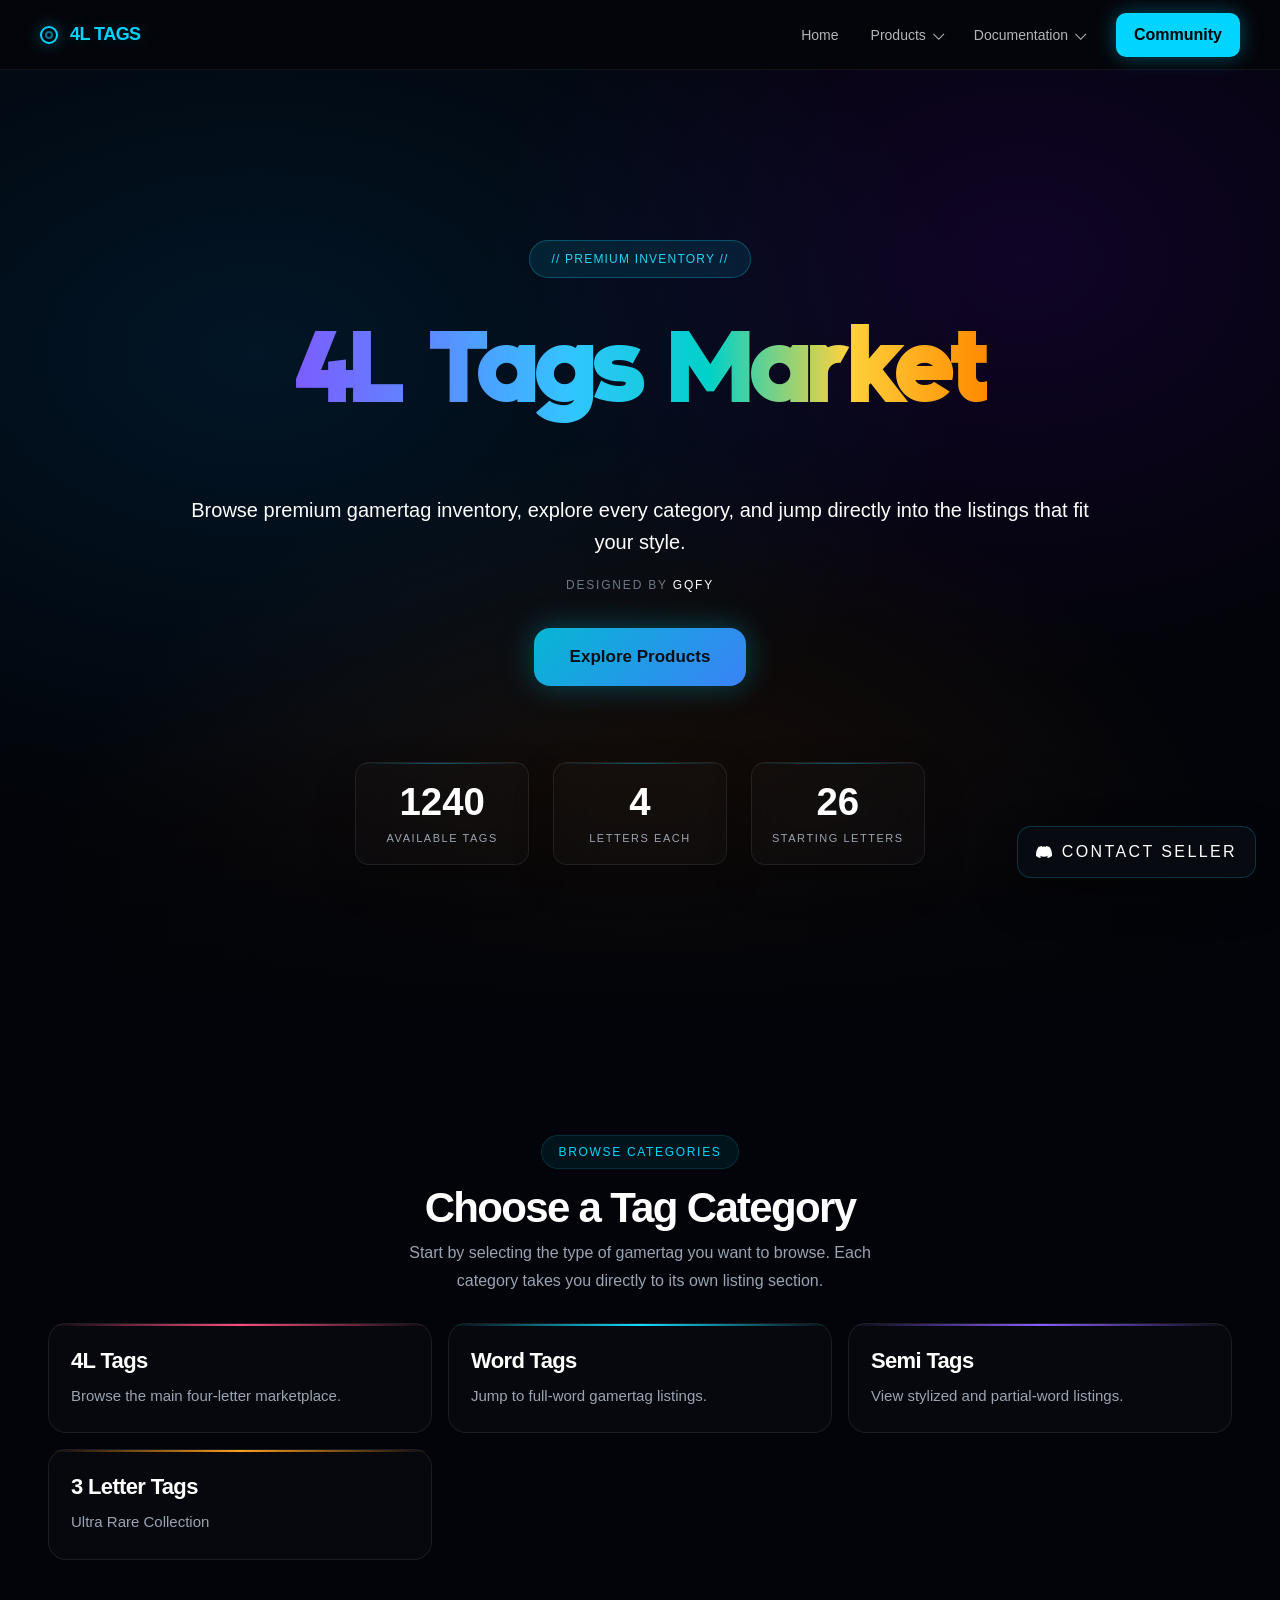
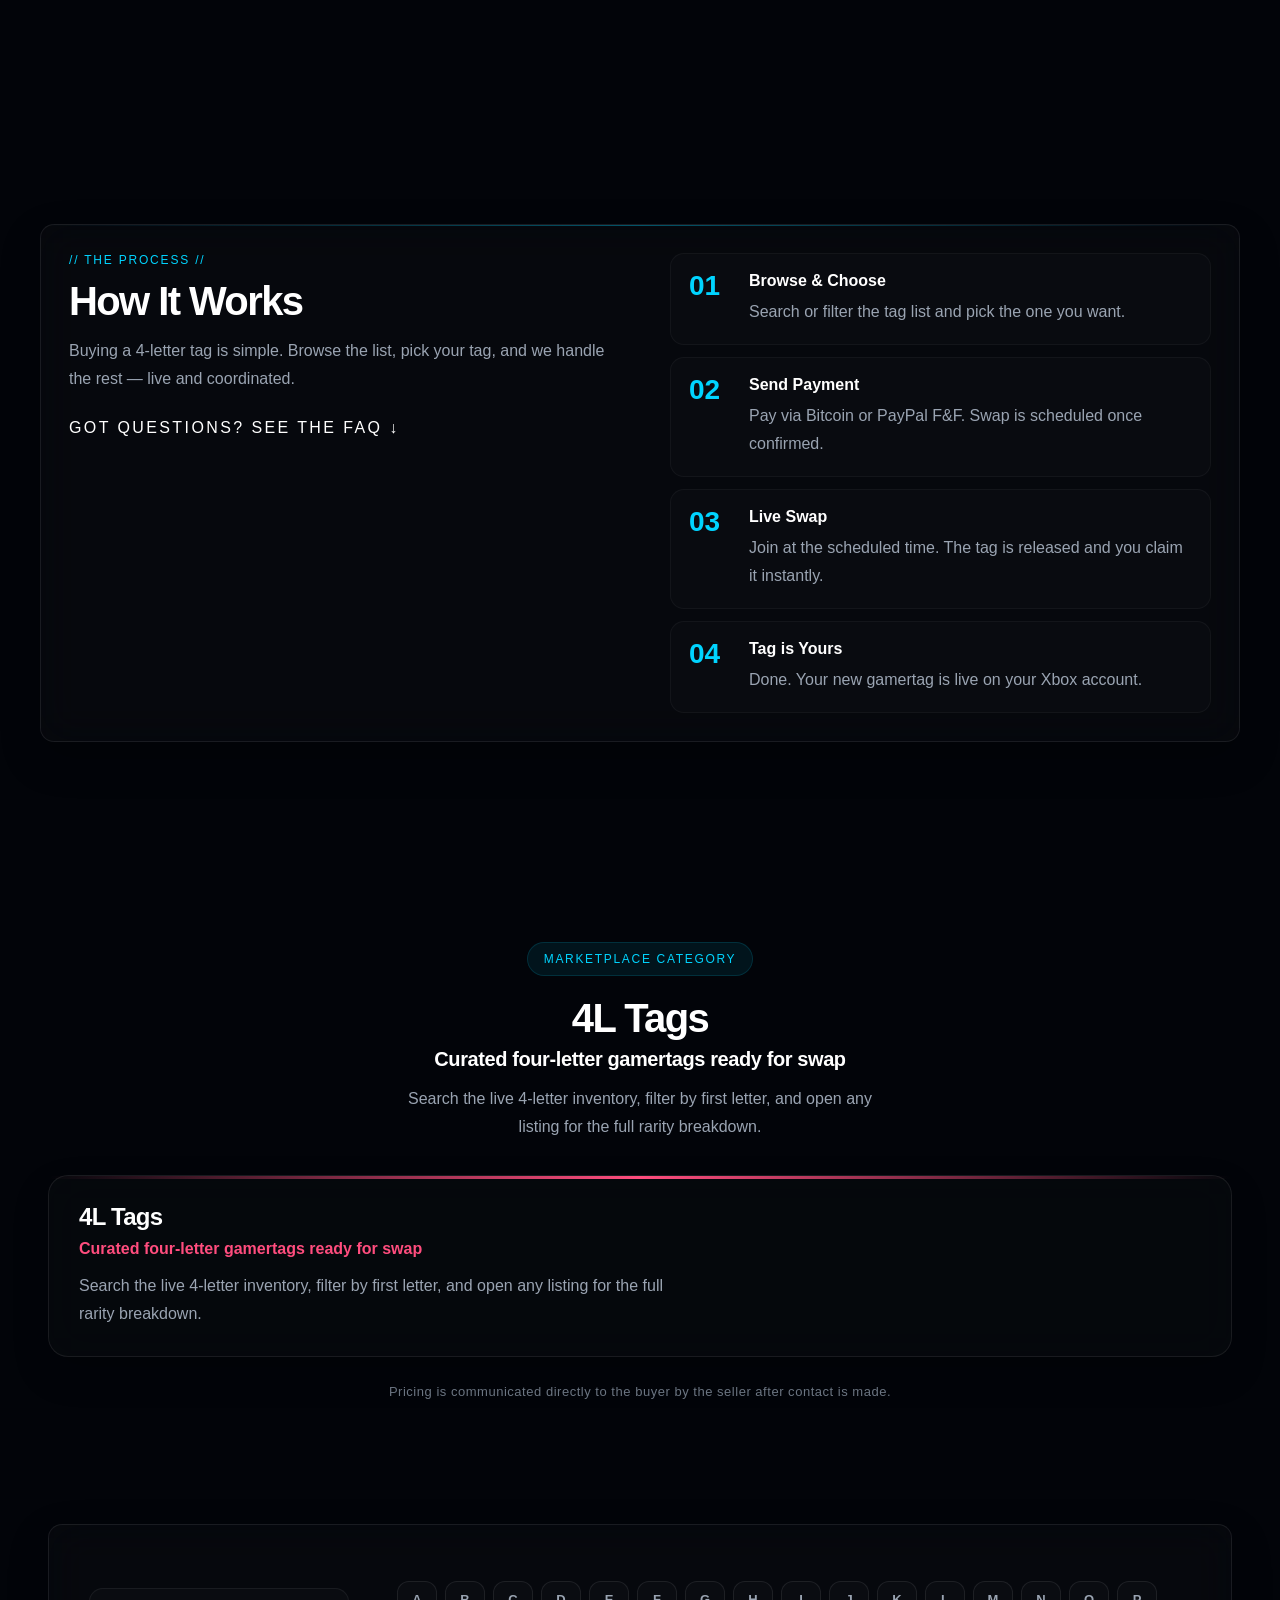
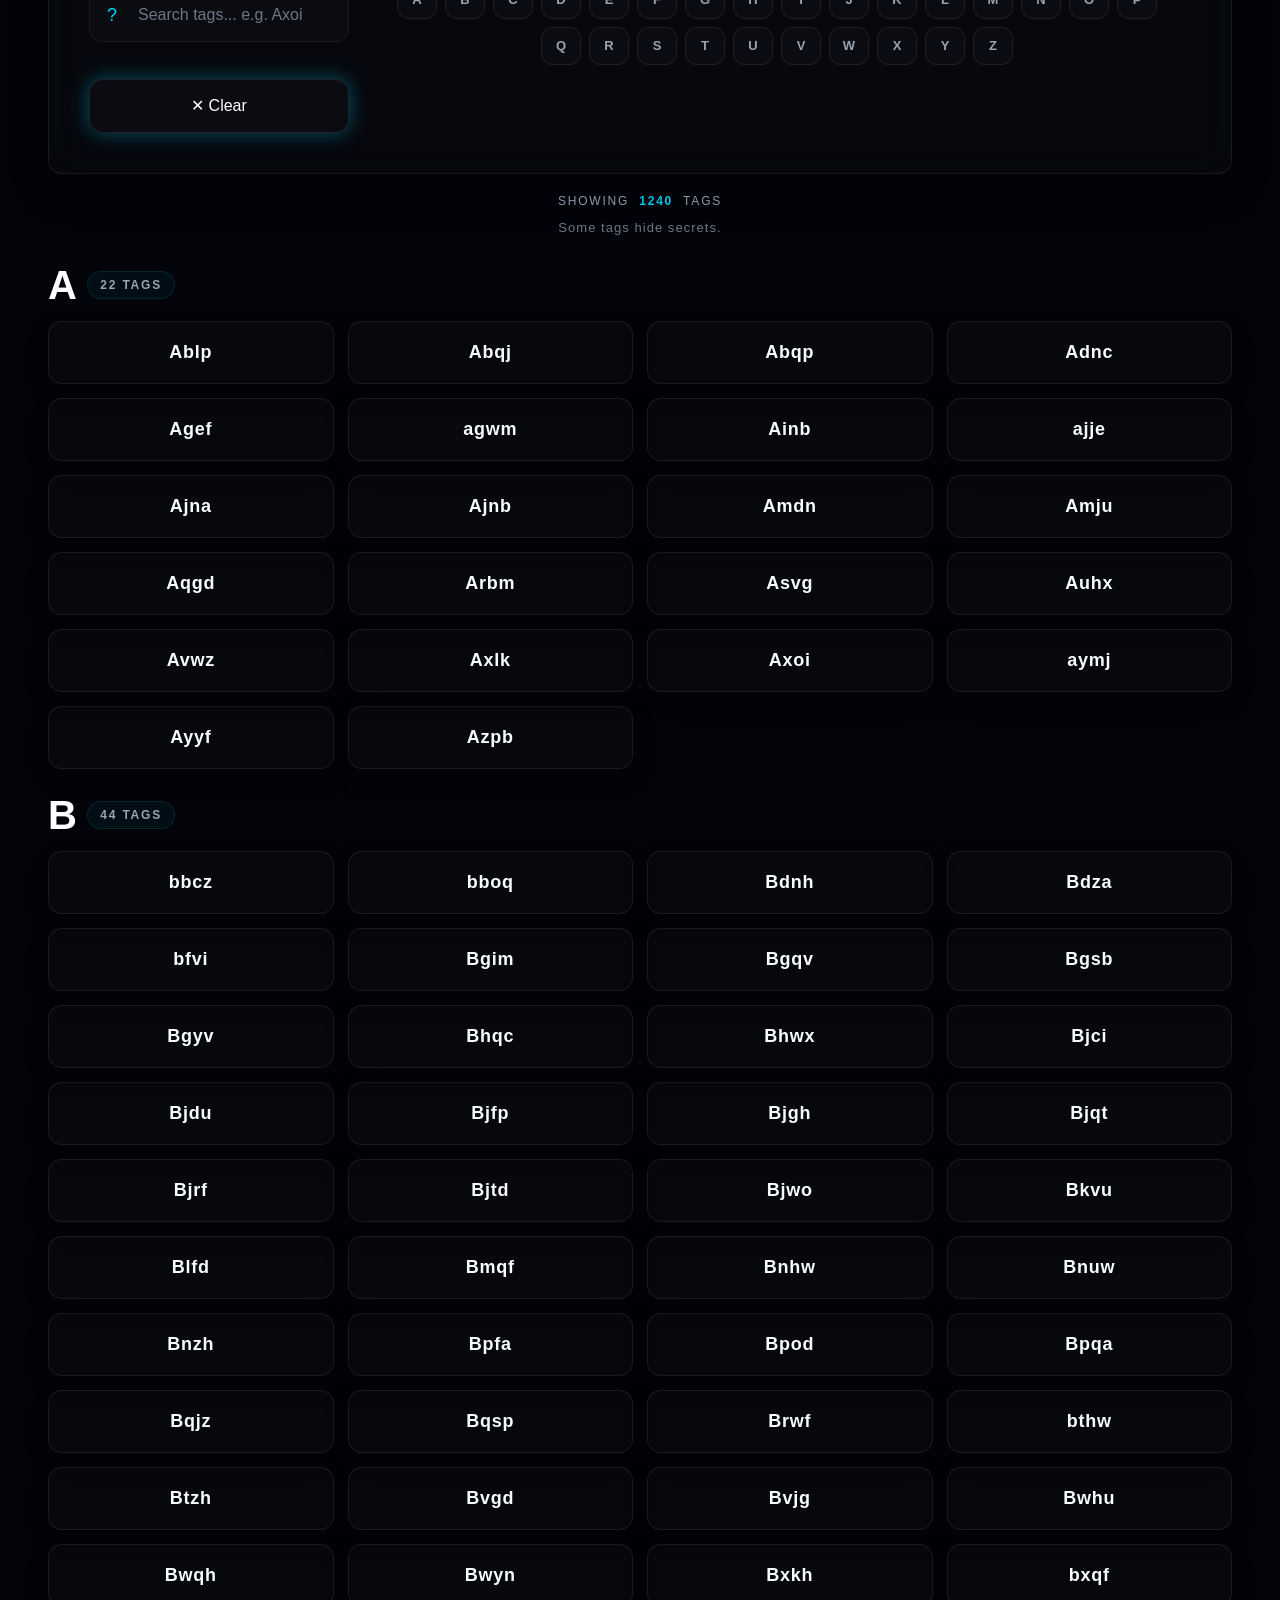
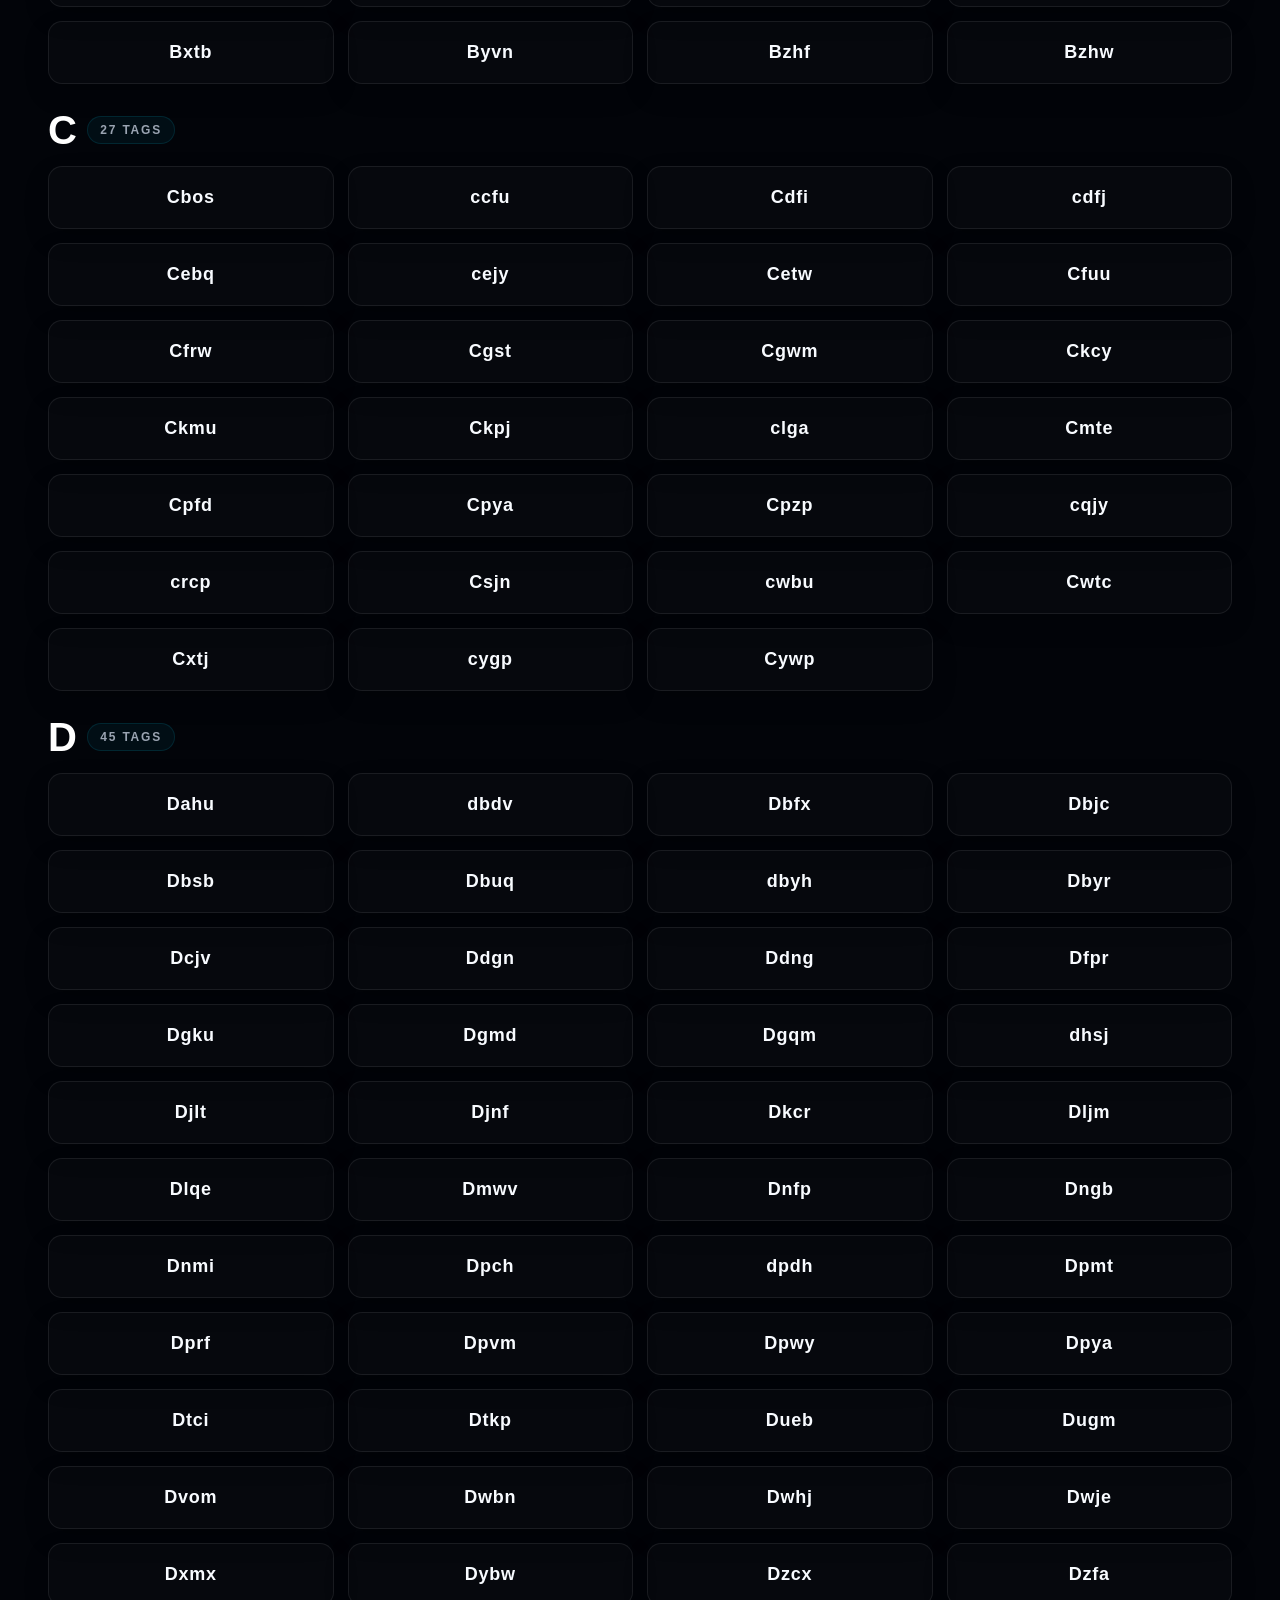
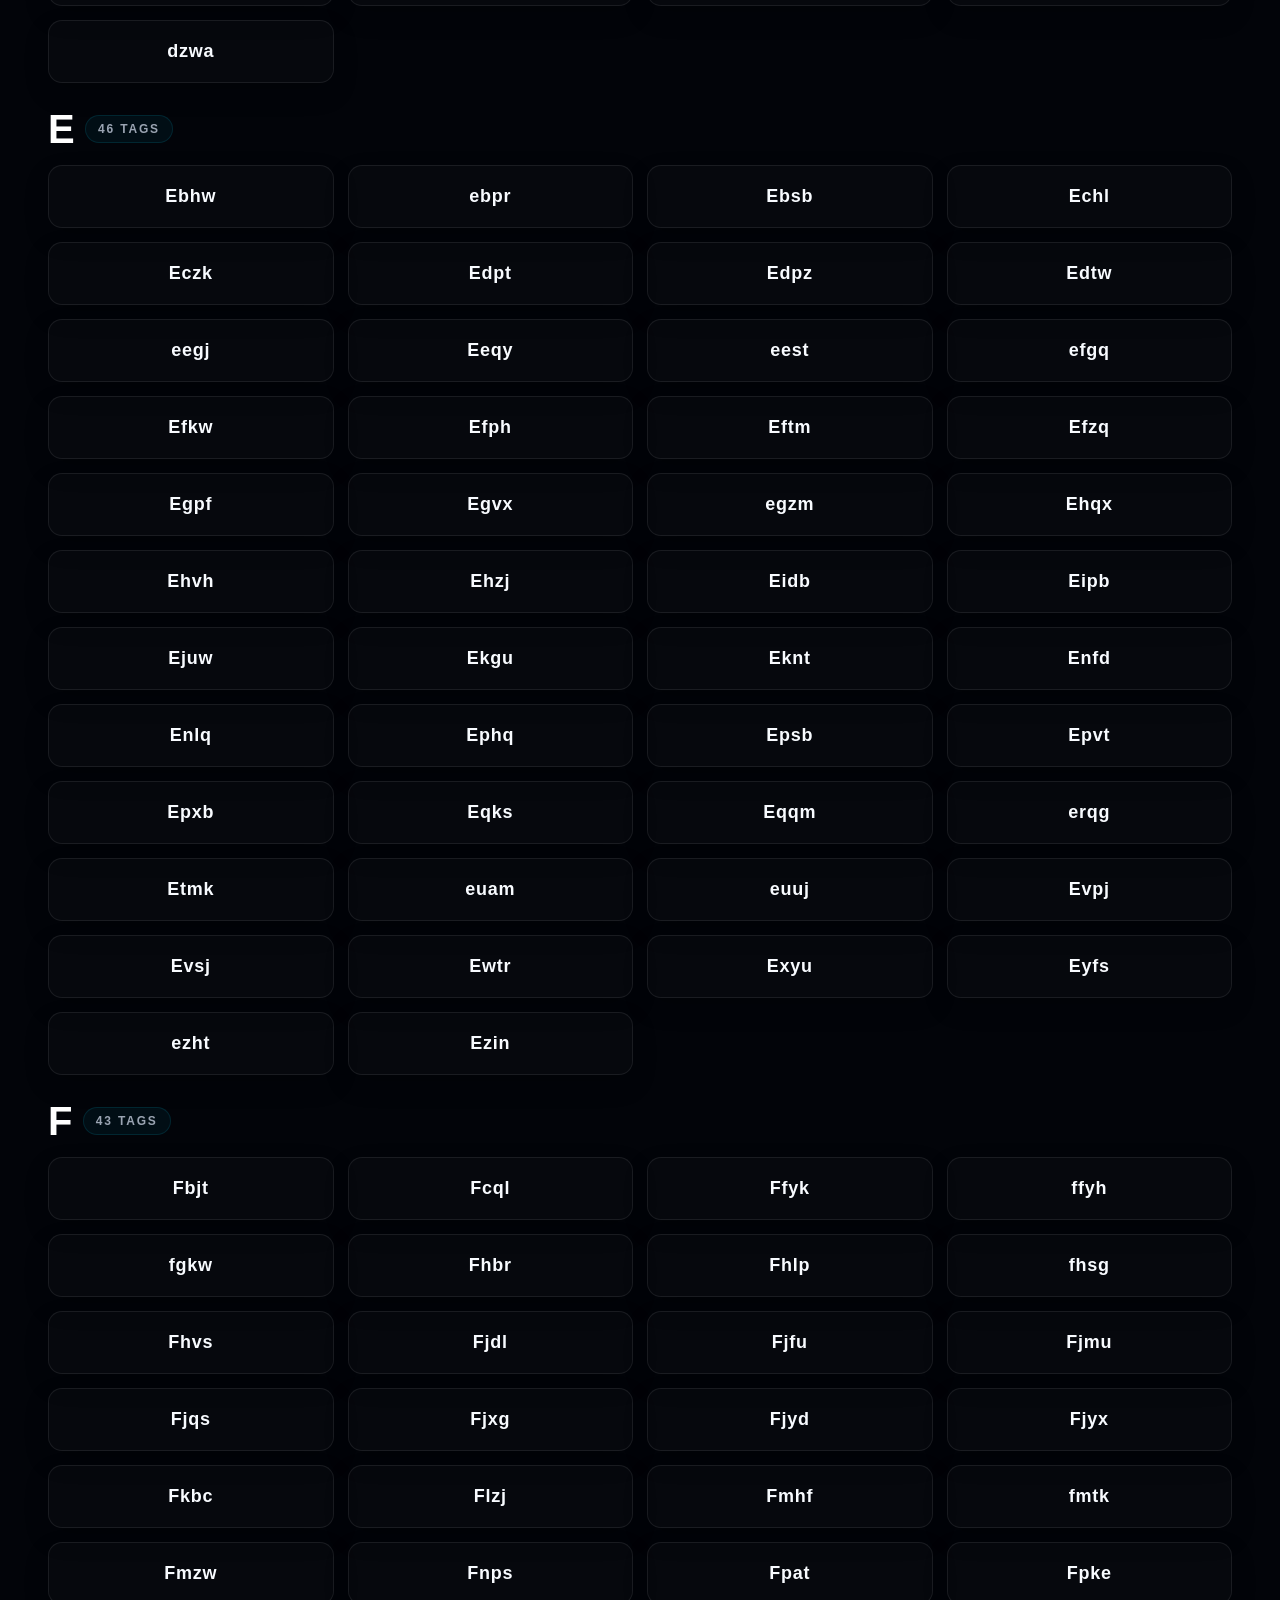
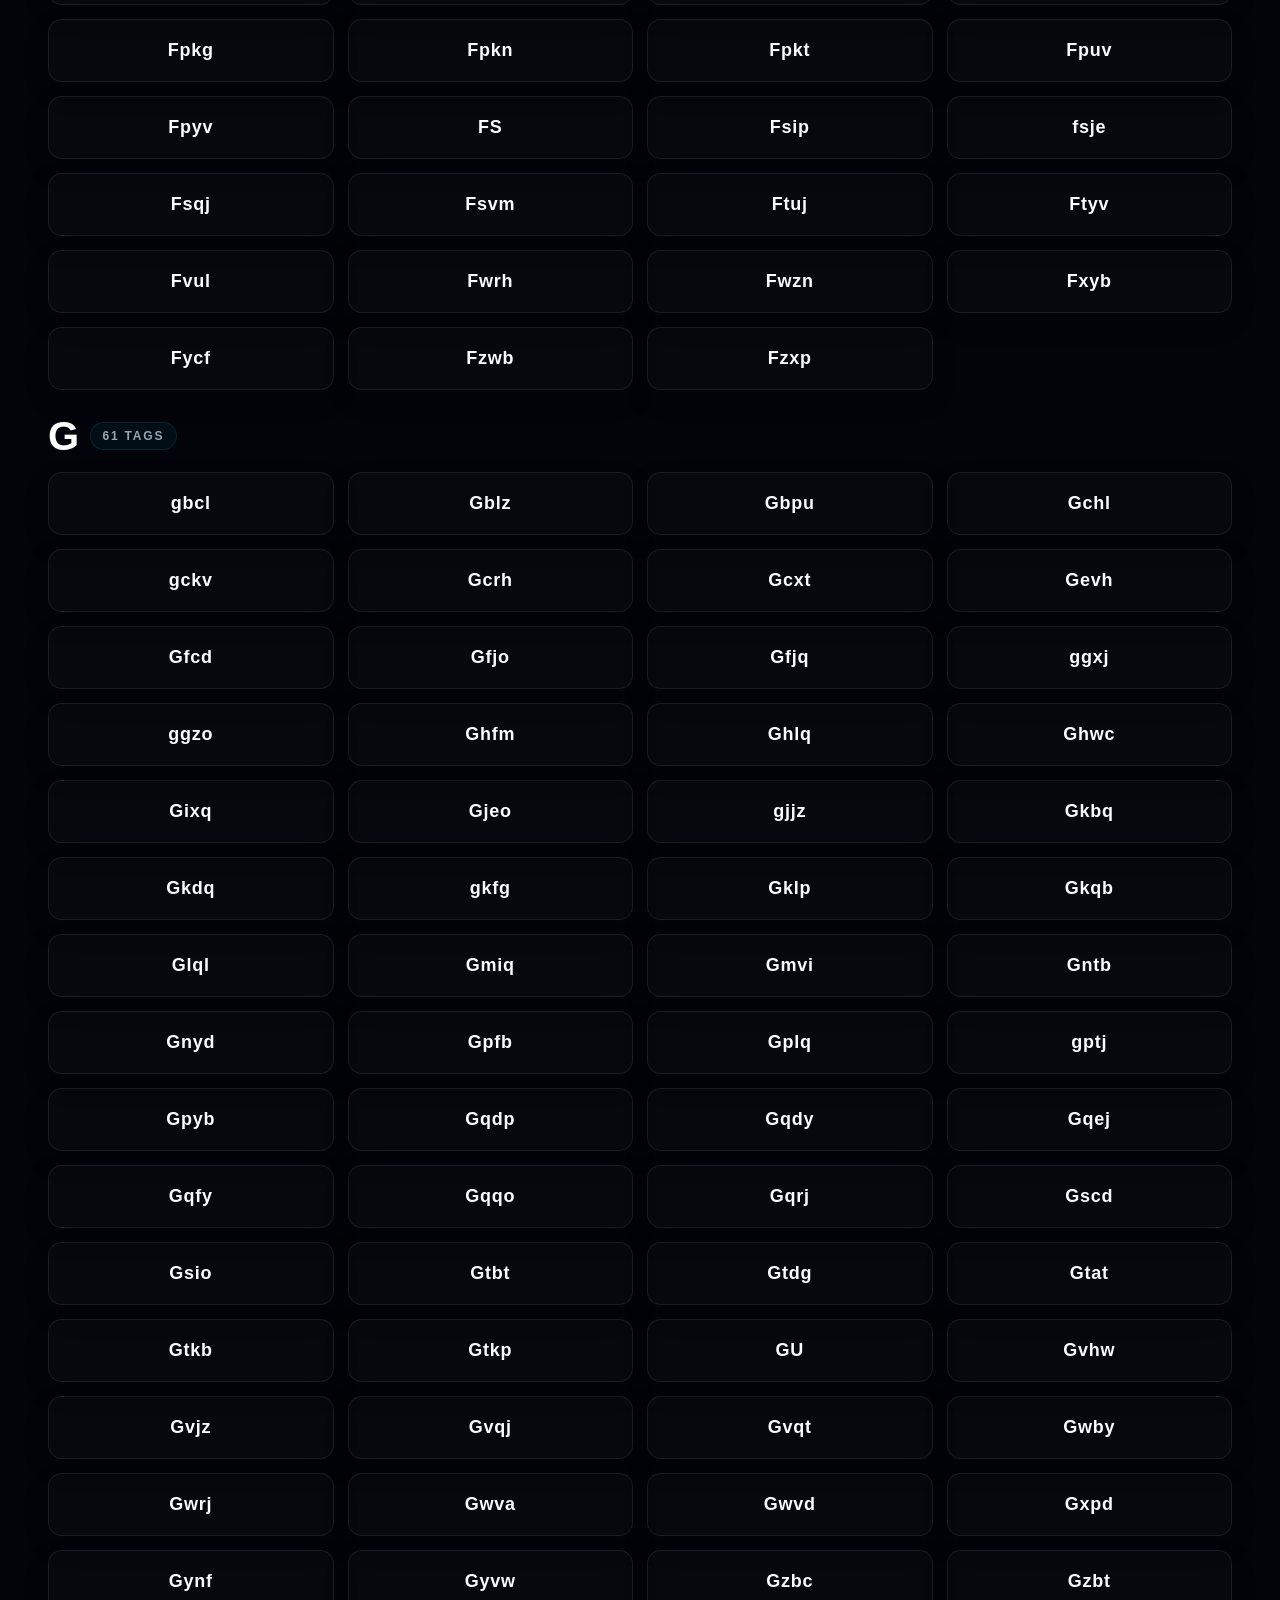
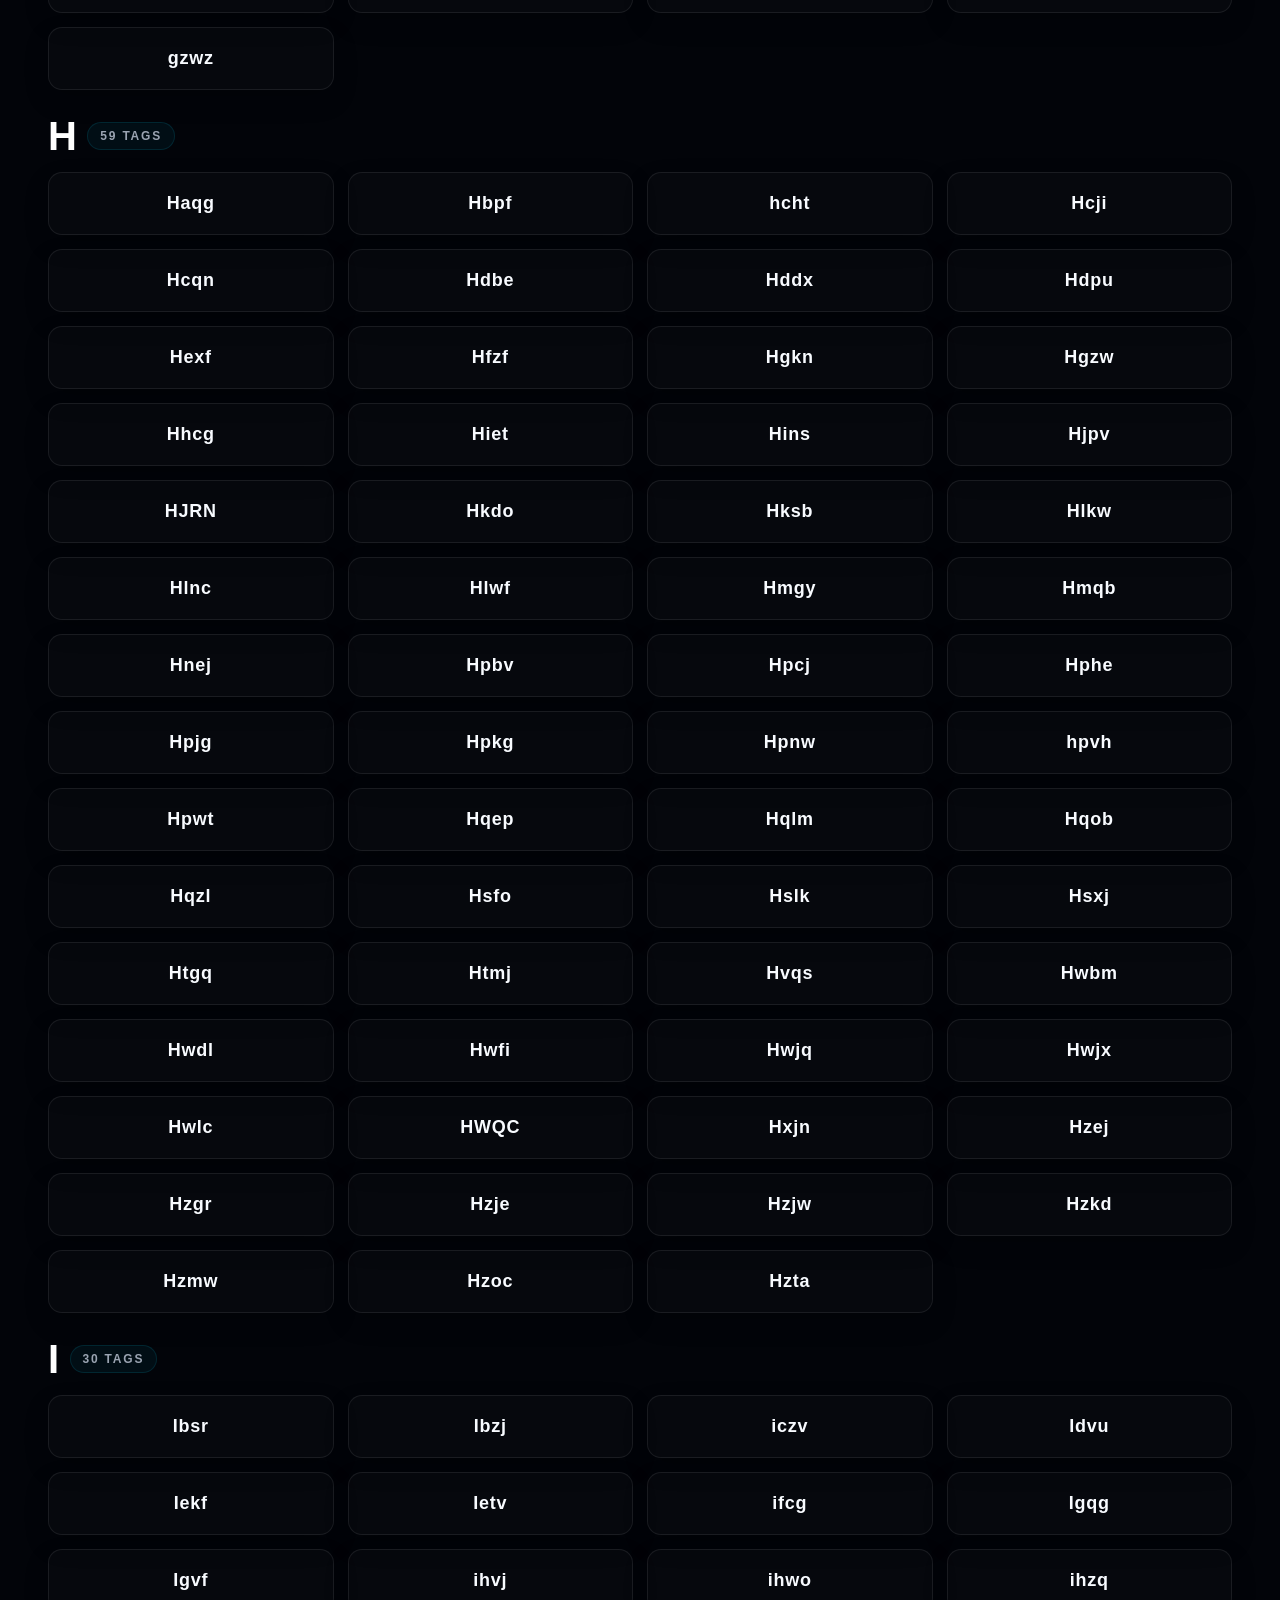
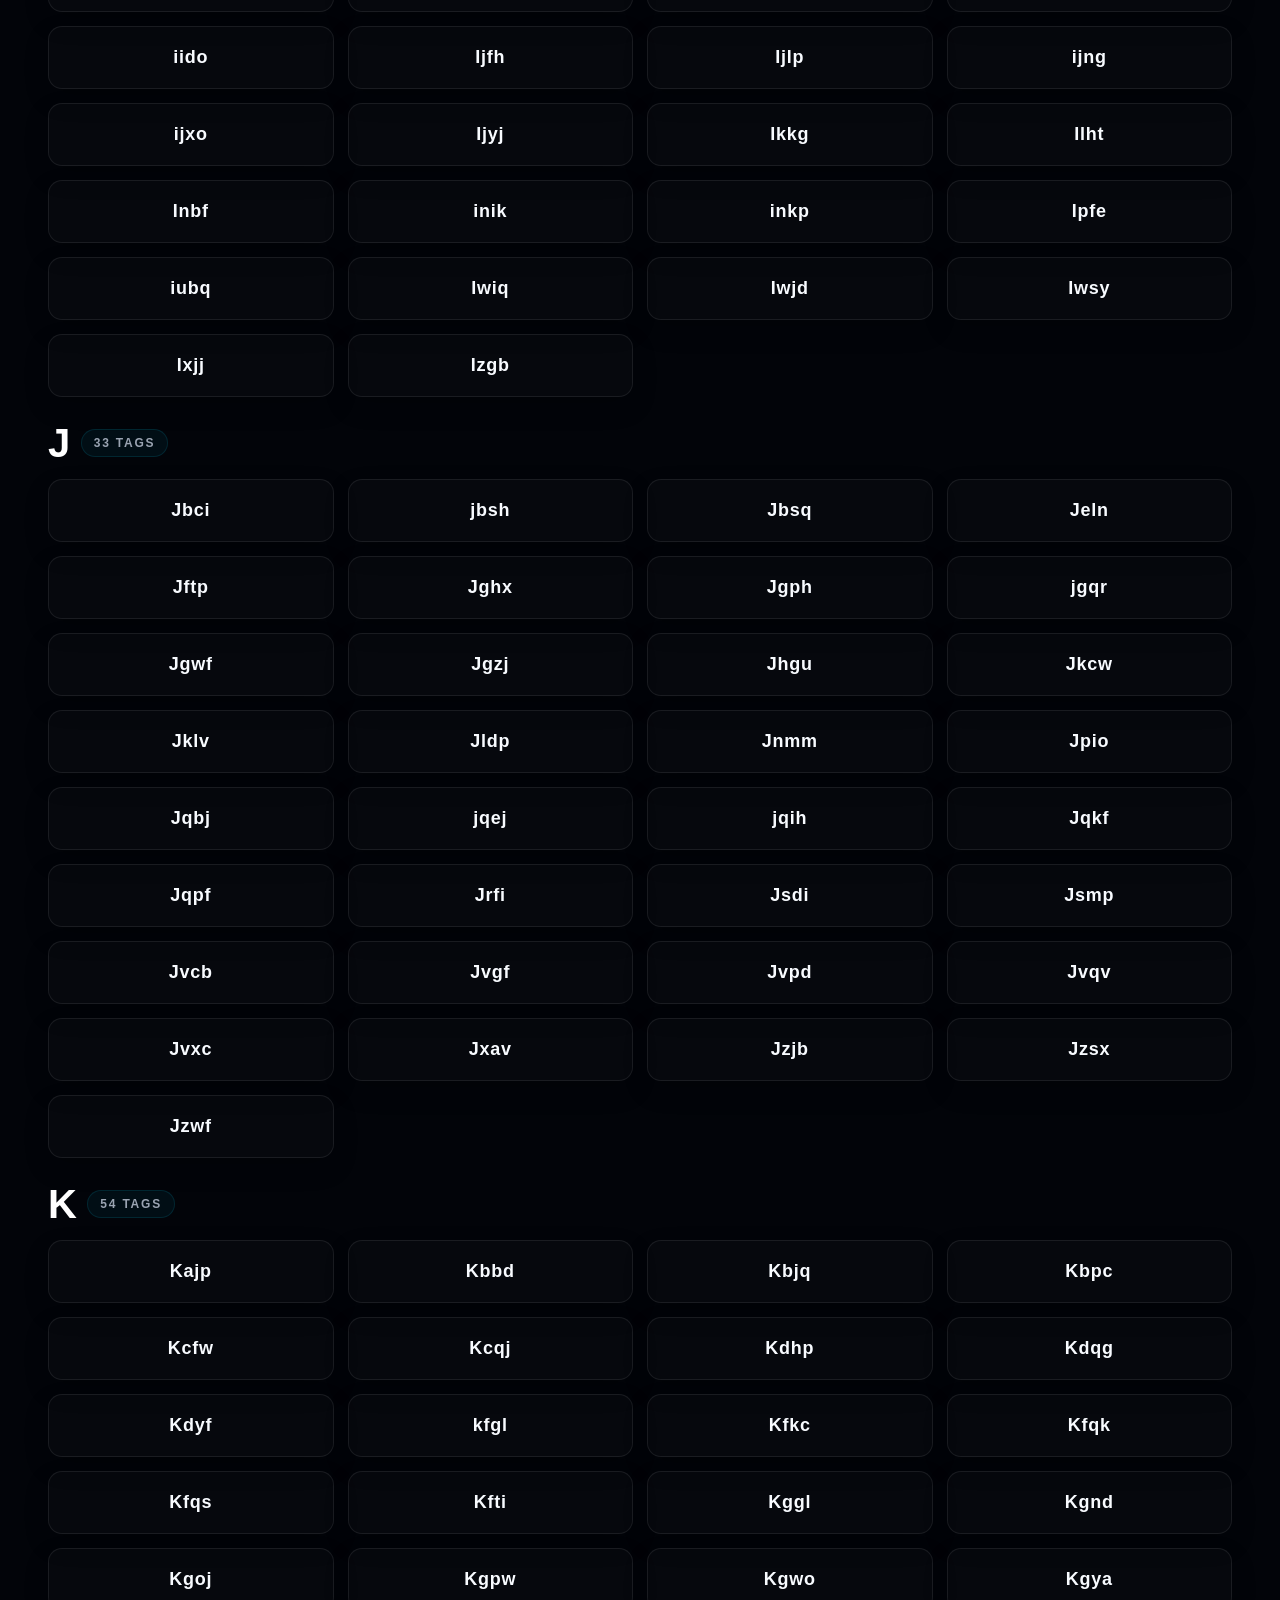
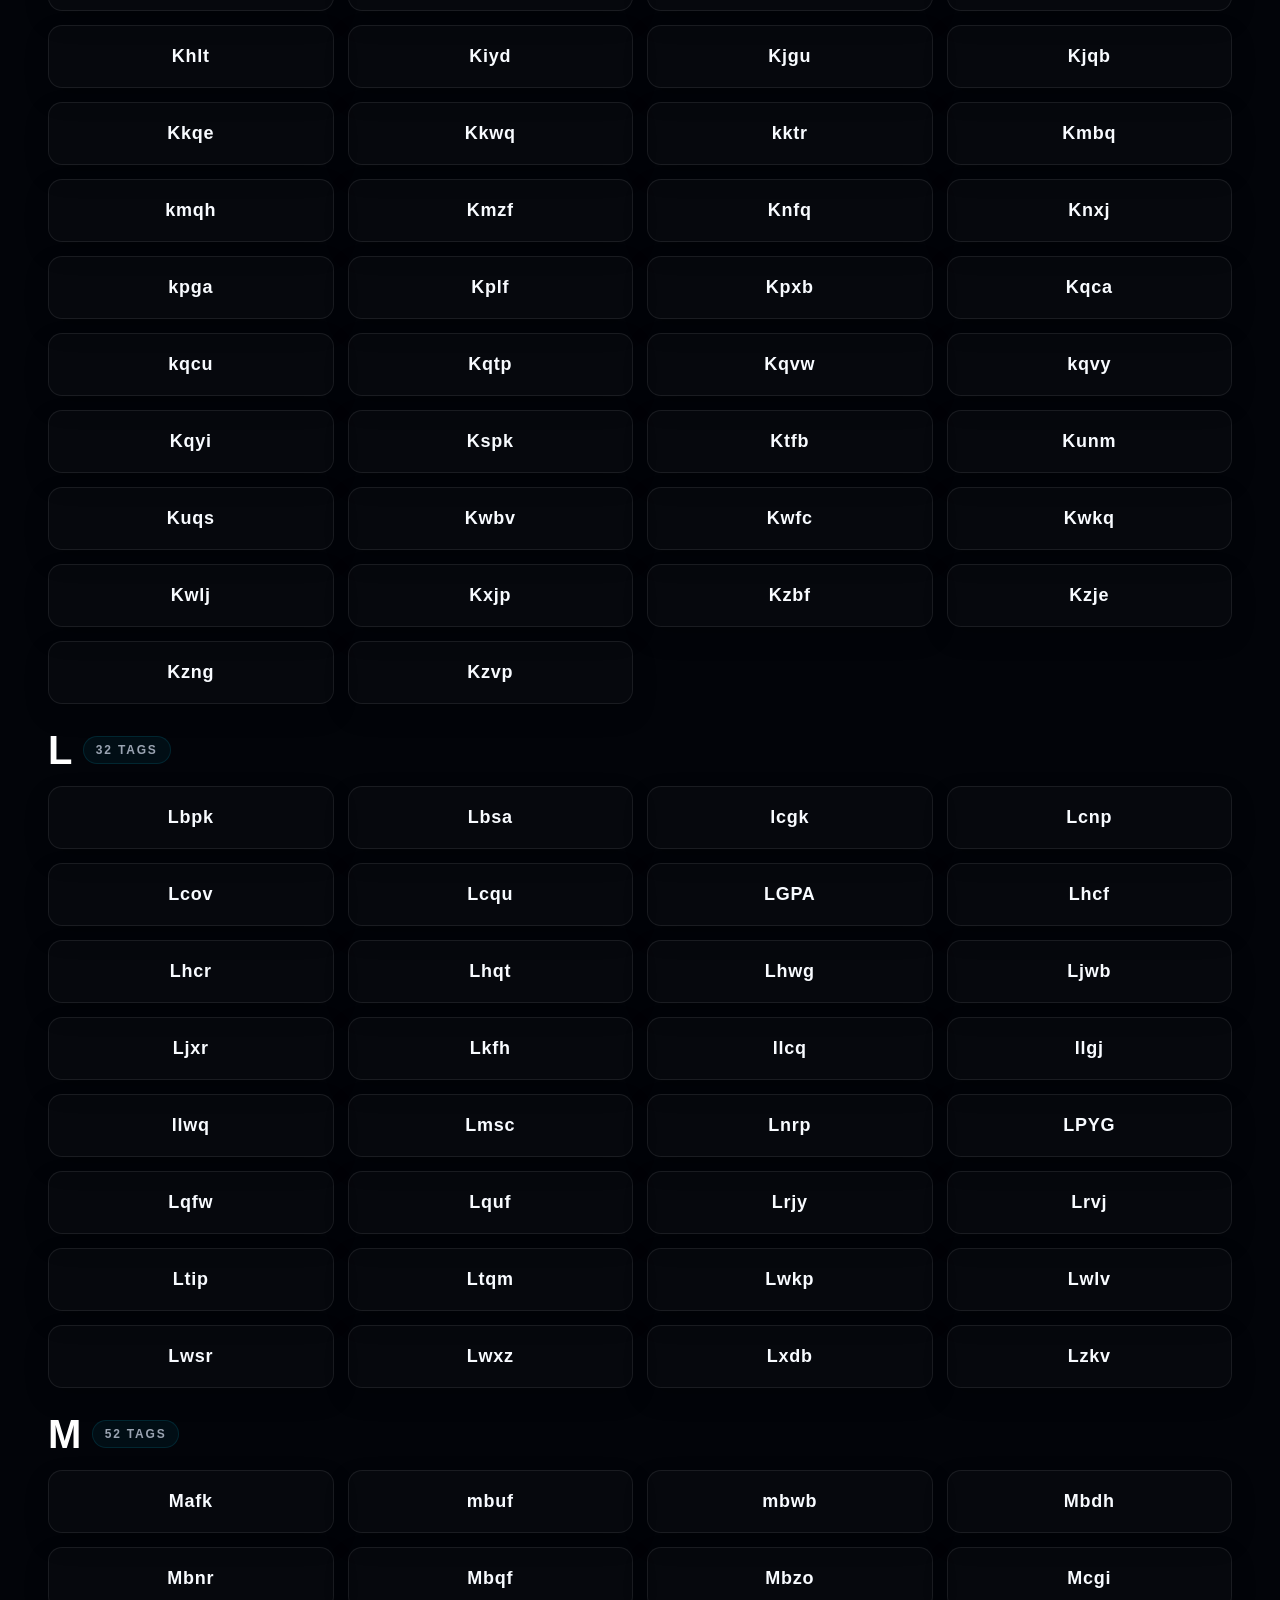
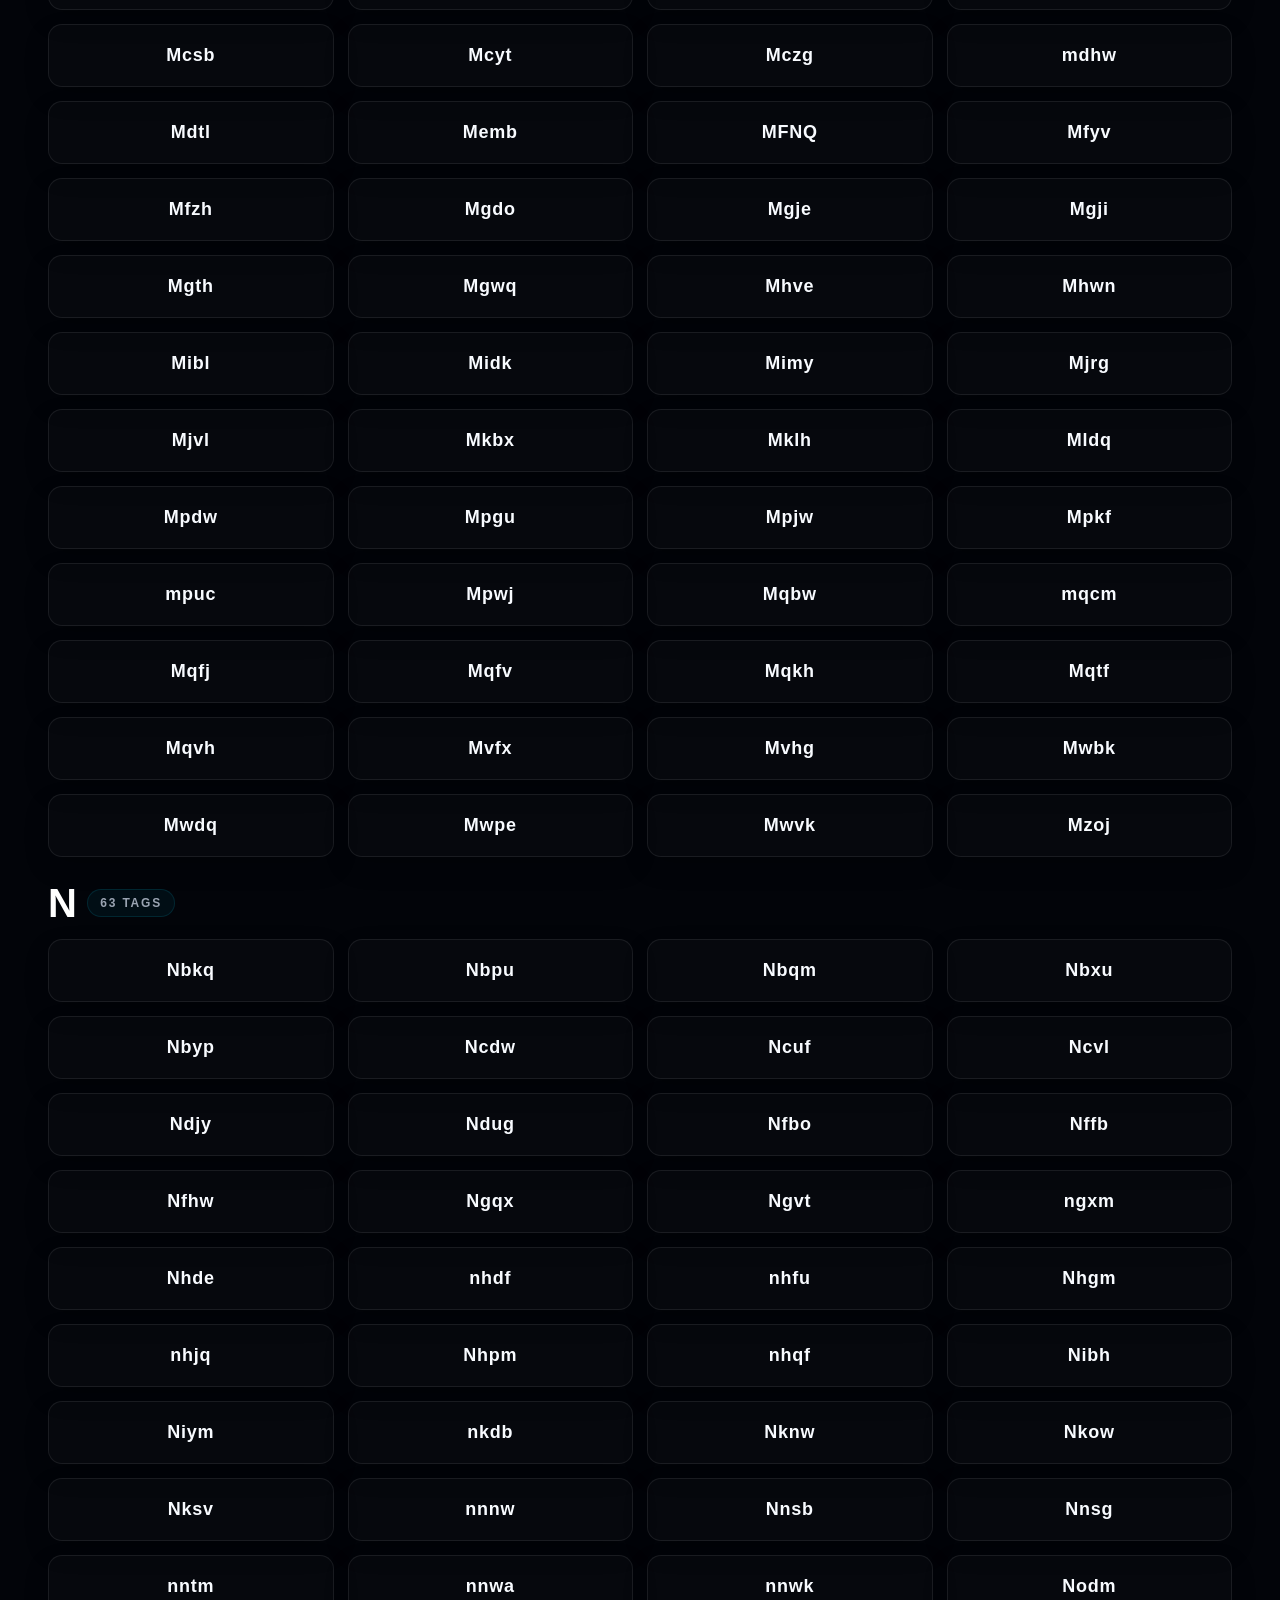
==== index.html @ 55507c64 "Add files via upload" ====
<!DOCTYPE html>
<html lang="en">
<head>
<meta charset="UTF-8">
<meta name="viewport" content="width=device-width, initial-scale=1.0">
<meta name="description" content="Marketplace for rare 4-letter Xbox gamertags. Secure swaps and curated inventory.">
<meta property="og:title" content="4L Tags – OG Gamertag Marketplace" />
<meta property="og:description" content="Browse and purchase rare 4-letter Xbox gamertags. Secure swaps, curated inventory, and premium tags." />
<meta property="og:url" content="https://ogtagsmarket.netlify.app/" />
<meta property="og:type" content="website" />
<meta property="og:image" content="https://ogtagsmarket.netlify.app/assets/images/preview.png" />
<meta name="twitter:card" content="summary_large_image">
<meta name="twitter:title" content="4L Tags – OG Gamertag Marketplace">
<meta name="twitter:description" content="Rare OG 4-letter Xbox gamertags available. Browse the marketplace and secure your tag.">
<meta name="twitter:image" content="https://ogtagsmarket.netlify.app/assets/images/preview.png">
<title>4L TAGS — Gamertag Marketplace</title>
<link rel="icon" type="image/png" href="assets/images/favicon.png">

<link rel="stylesheet" href="assets/css/style.css">
</head>
<body class="market-page">

<nav class="site-nav" aria-label="Primary">
  <div class="nav-inner">
    <a class="nav-brand" href="index.html" aria-label="4L Tags Home">
      <span class="nav-brand-mark"></span>
      <span class="nav-brand-text">4L TAGS</span>
    </a>
    <button class="nav-toggle" type="button" aria-expanded="false" aria-controls="nav-menu" aria-label="Toggle navigation">
      <span></span>
      <span></span>
      <span></span>
    </button>
    <div class="nav-menu" id="nav-menu">
      <a class="nav-link" href="index.html">Home</a>
      <div class="nav-item">
        <button class="nav-link nav-link-button" type="button" aria-expanded="false">
          Products
          <span class="nav-caret"></span>
        </button>
        <div class="nav-dropdown">
          <a href="#gridContainer">Marketplace</a>
          <a href="#how-it-works">How It Works</a>
        </div>
      </div>
      <div class="nav-item">
        <button class="nav-link nav-link-button" type="button" aria-expanded="false">
          Documentation
          <span class="nav-caret"></span>
        </button>
        <div class="nav-dropdown">
          <a href="#faq-anchor">FAQ</a>
          <a href="#how-it-works">Swap Process</a>
        </div>
      </div>
      <a class="nav-cta" href="https://discord.com/users/820729520754524161" target="_blank" rel="noopener noreferrer">Community</a>
    </div>
  </div>
</nav>

<div id="cursor-light" aria-hidden="true"></div>

<!-- Loader -->
<div id="loader">
  <div class="loader-title">4L TAGS</div>
  <div class="loader-bar-wrap"><div class="loader-bar"></div></div>
  <div class="loader-label">Loading inventory...</div>
</div>

  <div class="wrapper">
    <header class="hero">
    <div class="hero-inner">
    <div class="hero-content">
      <div class="logo-tag hero-badge">// Premium Inventory //</div>
      <h1 class="hero-title">4L Tags Market</h1>
      <div class="subtitle hero-description">Browse premium gamertag inventory, explore every category, and jump directly into the listings that fit your style.</div>
      <div class="designer-tag">Designed by <span>GQFY</span></div>
      <div class="hero-actions">
        <a class="hero-cta hero-cta-primary primary-btn" href="#market-categories">Explore Products</a>
      </div>
    </div>
    </div>
    <div class="stats-bar">
      <div class="stat">
        <span class="stat-num" id="totalCount">1245</span>
        <span class="stat-label">Available Tags</span>
      </div>
      <div class="stat">
        <span class="stat-num">4</span>
        <span class="stat-label">Letters Each</span>
      </div>
      <div class="stat">
        <span class="stat-num">26</span>
        <span class="stat-label">Starting Letters</span>
      </div>
    </div>
  </header>

  <section class="market-switcher-section" id="market-categories" aria-label="Marketplace categories">
    <div class="market-switcher-intro">
      <div class="market-switcher-kicker">Browse Categories</div>
      <h2 class="market-switcher-title">Choose a Tag Category</h2>
      <p class="market-switcher-desc">Start by selecting the type of gamertag you want to browse. Each category takes you directly to its own listing section.</p>
    </div>
    <div class="market-category-grid">
      <a class="market-category-card accent-pink" href="#fourl-tags">
        <span class="market-category-name">4L Tags</span>
        <span class="market-category-copy">Browse the main four-letter marketplace.</span>
      </a>
      <a class="market-category-card accent-cyan" href="#word-tags">
        <span class="market-category-name">Word Tags</span>
        <span class="market-category-copy">Jump to full-word gamertag listings.</span>
      </a>
      <a class="market-category-card accent-purple" href="#semi-tags">
        <span class="market-category-name">Semi Tags</span>
        <span class="market-category-copy">View stylized and partial-word listings.</span>
      </a>
      <a class="market-category-card accent-amber" href="3l-tags.html">
        <span class="market-category-name">3 Letter Tags</span>
        <span class="market-category-copy">Ultra Rare Collection</span>
      </a>
    </div>
  </section>

  <!-- How It Works Banner -->
  <section class="how-it-works" id="how-it-works">
    <div class="hiw-inner">
      <div class="hiw-intro">
        <div class="hiw-label">// The Process //</div>
        <h2 class="hiw-title">How It Works</h2>
        <p class="hiw-desc">Buying a 4-letter tag is simple. Browse the list, pick your tag, and we handle the rest — live and coordinated.</p>
        <a href="#faq-anchor" class="hiw-faq-link">Got questions? See the FAQ ↓</a>
      </div>
      <div class="hiw-steps">
        <div class="hiw-step">
          <div class="hiw-step-num">01</div>
          <div class="hiw-step-body">
            <div class="hiw-step-title">Browse & Choose</div>
            <div class="hiw-step-text">Search or filter the tag list and pick the one you want.</div>
          </div>
        </div>
        <div class="hiw-connector"></div>
        <div class="hiw-step">
          <div class="hiw-step-num">02</div>
          <div class="hiw-step-body">
            <div class="hiw-step-title">Send Payment</div>
            <div class="hiw-step-text">Pay via Bitcoin or PayPal F&amp;F. Swap is scheduled once confirmed.</div>
          </div>
        </div>
        <div class="hiw-connector"></div>
        <div class="hiw-step">
          <div class="hiw-step-num">03</div>
          <div class="hiw-step-body">
            <div class="hiw-step-title">Live Swap</div>
            <div class="hiw-step-text">Join at the scheduled time. The tag is released and you claim it instantly.</div>
          </div>
        </div>
        <div class="hiw-connector"></div>
        <div class="hiw-step">
          <div class="hiw-step-num">04</div>
          <div class="hiw-step-body">
            <div class="hiw-step-title">Tag is Yours</div>
            <div class="hiw-step-text">Done. Your new gamertag is live on your Xbox account.</div>
          </div>
        </div>
      </div>
    </div>
  </section>

  <section class="tag-category tag-category-primary" id="fourl-tags">
    <div class="tag-category-head">
      <div class="tag-category-kicker">Marketplace Category</div>
      <h2 class="tag-category-title">4L Tags</h2>
      <div class="tag-category-subtitle">Curated four-letter gamertags ready for swap</div>
      <p class="tag-category-desc">Search the live 4-letter inventory, filter by first letter, and open any listing for the full rarity breakdown.</p>
    </div>
    <div class="category-feature accent-pink" id="listing-start">
      <div class="category-feature-title">4L Tags</div>
      <div class="category-feature-subtitle">Curated four-letter gamertags ready for swap</div>
      <p class="category-feature-text">Search the live 4-letter inventory, filter by first letter, and open any listing for the full rarity breakdown.</p>
    </div>
    <div class="price-note">Pricing is communicated directly to the buyer by the seller after contact is made.</div>

  <div class="controls">
    <div class="search-wrap">
      <span class="search-icon">?</span>
      <input type="text" id="searchInput" placeholder="Search tags... e.g. Axoi" autocomplete="off" spellcheck="false">
    </div>
    <span class="filter-label">Filter:</span>
    <div class="letter-filters" id="letterFilters"></div>
    <button class="clear-btn" id="clearBtn">✕ Clear</button>
  </div>

  <div class="result-info">
    <span>Showing</span>
    <span class="result-count" id="visibleCount">1245</span>
    <span>tags</span>
  </div>

  <div class="secret-hint">Some tags hide secrets.</div>

  <div class="grid-container" id="gridContainer"></div>
  </section>

  <section class="tag-category" id="word-tags">
    <div class="tag-category-head">
      <div class="tag-category-kicker">Marketplace Category</div>
      <h2 class="tag-category-title">Word Tags</h2>
      <div class="tag-category-subtitle">Full word gamertags available for purchase</div>
      <p class="tag-category-desc">Browse premium dictionary-based gamertags available for direct purchase.</p>
    </div>
    <div class="category-feature accent-cyan">
      <div class="category-feature-title">Word Tags</div>
      <div class="category-feature-subtitle">Full word gamertags available for purchase</div>
      <p class="category-feature-text">Browse premium dictionary-based gamertags available for direct purchase.</p>
    </div>
    <div class="price-note">Pricing is communicated directly to the buyer by the seller after contact is made.</div>
    <div class="inventory-grid" id="wordTagsGrid"></div>
  </section>

  <section class="tag-category" id="semi-tags">
    <div class="tag-category-head">
      <div class="tag-category-kicker">Marketplace Category</div>
      <h2 class="tag-category-title">Semi Tags</h2>
      <div class="tag-category-subtitle">Partial word and stylized gamertags</div>
      <p class="tag-category-desc">Unique semi-word gamertags combining structure and readability.</p>
    </div>
    <div class="category-feature accent-purple">
      <div class="category-feature-title">Semi Tags</div>
      <div class="category-feature-subtitle">Partial word and stylized gamertags</div>
      <p class="category-feature-text">Unique semi-word gamertags combining structure and readability.</p>
    </div>
    <div class="price-note">Pricing is communicated directly to the buyer by the seller after contact is made.</div>
    <div class="inventory-grid" id="semiTagsGrid"></div>
  </section>

  <!-- FAQ Section -->
  <section class="faq-section" id="faq-anchor">
    <div class="faq-heading">
      <div class="logo-tag">// Need to know //</div>
      <h2>FAQ</h2>
    </div>
    <div class="faq-grid" id="faqGrid"></div>
  </section>

  <!-- Trust Block -->
  <div class="trust-block">
    <div class="trust-inner">
      <div class="trust-item">
        <div class="trust-icon">???</div>
        <div class="trust-text">
          <span class="trust-value">TRUSTED SELLER</span>
          <span class="trust-label">Verified & Reputable</span>
        </div>
      </div>
      <div class="trust-item">
        <div class="trust-icon">?</div>
        <div class="trust-text">
          <span class="trust-value">200+ SWAPS</span>
          <span class="trust-label">Successful Transfers</span>
        </div>
      </div>
      <div class="trust-item">
        <div class="trust-icon">??</div>
        <div class="trust-text">
          <span class="trust-value">DISCORD 2018</span>
          <span class="trust-label">Active Since 2018</span>
        </div>
      </div>
    </div>
  </div>

  <footer>
    <span>Disclaimer</span> ? Once you have bought the account it is now your responsibility. Refunds are not possible once the account has left my hands.
  </footer>
</div>

<!-- Scroll To Top -->
<button id="scroll-top" aria-label="Scroll to top">?</button>

<script>
const nav = document.querySelector('.site-nav');
const navToggle = document.querySelector('.nav-toggle');
const navMenu = document.querySelector('.nav-menu');
const navItems = document.querySelectorAll('.nav-item');
const cursorLight = document.getElementById('cursor-light');

if (navToggle && navMenu) {
  navToggle.addEventListener('click', () => {
    const isOpen = navMenu.classList.toggle('open');
    navToggle.setAttribute('aria-expanded', String(isOpen));
  });
}

navItems.forEach(item => {
  const trigger = item.querySelector('.nav-link-button');
  if (!trigger) return;

  trigger.addEventListener('click', () => {
    if (window.innerWidth > 900) return;
    const isOpen = item.classList.toggle('open');
    trigger.setAttribute('aria-expanded', String(isOpen));
  });
});

document.addEventListener('click', event => {
  if (!nav || nav.contains(event.target)) return;
  navMenu?.classList.remove('open');
  navToggle?.setAttribute('aria-expanded', 'false');
  navItems.forEach(item => {
    item.classList.remove('open');
    item.querySelector('.nav-link-button')?.setAttribute('aria-expanded', 'false');
  });
});

document.addEventListener('mousemove', event => {
  if (!cursorLight) return;
  cursorLight.style.left = event.clientX + 'px';
  cursorLight.style.top = event.clientY + 'px';
});

const scrollTopBtn = document.getElementById('scroll-top');
window.addEventListener('scroll', () => {
  scrollTopBtn.classList.toggle('visible', window.scrollY > 400);
}, { passive: true });
scrollTopBtn.addEventListener('click', () => {
  window.scrollTo({ top: 0, behavior: 'smooth' });
});
</script>

<div id="copy-toast">✓ COPIED</div>

<!-- Floating Contact Button -->
<a id="contact-fab" href="https://discord.com/users/820729520754524161" target="_blank">
  <svg viewBox="0 0 24 24" xmlns="http://www.w3.org/2000/svg"><path d="M20.317 4.37a19.791 19.791 0 0 0-4.885-1.515.074.074 0 0 0-.079.037c-.21.375-.444.864-.608 1.25a18.27 18.27 0 0 0-5.487 0 12.64 12.64 0 0 0-.617-1.25.077.077 0 0 0-.079-.037A19.736 19.736 0 0 0 3.677 4.37a.07.07 0 0 0-.032.027C.533 9.046-.32 13.58.099 18.057a.082.082 0 0 0 .031.057 19.9 19.9 0 0 0 5.993 3.03.078.078 0 0 0 .084-.028 14.09 14.09 0 0 0 1.226-1.994.076.076 0 0 0-.041-.106 13.107 13.107 0 0 1-1.872-.892.077.077 0 0 1-.008-.128 10.2 10.2 0 0 0 .372-.292.074.074 0 0 1 .077-.01c3.928 1.793 8.18 1.793 12.062 0a.074.074 0 0 1 .078.01c.12.098.246.198.373.292a.077.077 0 0 1-.006.127 12.299 12.299 0 0 1-1.873.892.077.077 0 0 0-.041.107c.36.698.772 1.362 1.225 1.993a.076.076 0 0 0 .084.028 19.839 19.839 0 0 0 6.002-3.03.077.077 0 0 0 .032-.054c.5-5.177-.838-9.674-3.549-13.66a.061.061 0 0 0-.031-.03z"/></svg>
  CONTACT SELLER
</a>

<!-- Mobile Alphabet Slider -->
<div id="alpha-slider"></div>

<script>
const TAGS = ["Ablp","Abqj","Abqp","Adnc","Agef","agwm","Ainb","ajje","Ajna","Ajnb","Amdn","Amju","Aqgd","Arbm","Asvg","Auhx","Avwz","Axlk","Axoi","aymj","Ayyf","Azpb","bbcz","bboq","Bdnh","Bdza","bfvi","Bgim","Bgqv","Bgsb","Bgyv","Bhqc","Bhwx","Bjci","Bjdu","Bjfp","Bjgh","Bjqt","Bjrf","Bjtd","Bjwo","Bkvu","Blfd","Bmqf","Bnhw","Bnuw","Bnzh","Bpfa","Bpod","Bpqa","Bqjz","Bqsp","Brwf","bthw","Btzh","Bvgd","Bvjg","Bwhu","Bwqh","Bwyn","Bxkh","bxqf","Bxtb","Byvn","Bzhf","Bzhw","Cbos","ccfu","Cdfi","cdfj","Cebq","cejy","Cetw","Cfuu","Cfrw","Cgst","Cgwm","Ckcy","Ckmu","Ckpj","clga","Cmte","Cpfd","Cpya","Cpzp","cqjy","crcp","Csjn","cwbu","Cwtc","Cxtj","cygp","Cywp","Dahu","dbdv","Dbfx","Dbjc","Dbsb","Dbuq","dbyh","Dbyr","Dcjv","Ddgn","Ddng","Dfpr","Dgku","Dgmd","Dgqm","dhsj","Djlt","Djnf","Dkcr","Dljm","Dlqe","Dmwv","Dnfp","Dngb","Dnmi","Dpch","dpdh","Dpmt","Dprf","Dpvm","Dpwy","Dpya","Dtci","Dtkp","Dueb","Dugm","Dvom","Dwbn","Dwhj","Dwje","Dxmx","Dybw","Dzcx","Dzfa","dzwa","Ebhw","ebpr","Ebsb","Echl","Eczk","Edpt","Edpz","Edtw","eegj","Eeqy","eest","efgq","Efkw","Efph","Eftm","Efzq","Egpf","Egvx","egzm","Ehqx","Ehvh","Ehzj","Eidb","Eipb","Ejuw","Ekgu","Eknt","Enfd","Enlq","Ephq","Epsb","Epvt","Epxb","Eqks","Eqqm","erqg","Etmk","euam","euuj","Evpj","Evsj","Ewtr","Exyu","Eyfs","ezht","Ezin","Fbjt","Fcql","Ffyk","ffyh","fgkw","Fhbr","Fhlp","fhsg","Fhvs","Fjdl","Fjfu","Fjmu","Fjqs","Fjxg","Fjyd","Fjyx","Fkbc","Flzj","Fmhf","fmtk","Fmzw","Fnps","Fpat","Fpke","Fpkg","Fpkn","Fpkt","Fpuv","Fpyv","FS","Fsip","fsje","Fsqj","Fsvm","Ftuj","Ftyv","Fvul","Fwrh","Fwzn","Fxyb","Fycf","Fzwb","Fzxp","gbcl","Gblz","Gbpu","Gchl","gckv","Gcrh","Gcxt","Gevh","Gfcd","Gfjo","Gfjq","ggxj","ggzo","Ghfm","Ghlq","Ghwc","Gixq","Gjeo","gjjz","Gkbq","Gkdq","gkfg","Gklp","Gkqb","Glql","Gmiq","Gmvi","Gntb","Gnyd","Gpfb","Gplq","gptj","Gpyb","Gqdp","Gqdy","Gqej","Gqfy","Gqqo","Gqrj","Gscd","Gsio","Gtbt","Gtdg","Gtat","Gtkb","Gtkp","GU","Gvhw","Gvjz","Gvqj","Gvqt","Gwby","Gwrj","Gwva","Gwvd","Gxpd","Gynf","Gyvw","Gzbc","Gzbt","gzwz","Haqg","Hbpf","hcht","Hcji","Hcqn","Hdbe","Hddx","Hdpu","Hexf","Hfzf","Hgkn","Hgzw","Hhcg","Hiet","Hins","Hjpv","HJRN","Hkdo","Hksb","Hlkw","Hlnc","Hlwf","Hmgy","Hmqb","Hnej","Hpbv","Hpcj","Hphe","Hpjg","Hpkg","Hpnw","hpvh","Hpwt","Hqep","Hqlm","Hqob","Hqzl","Hsfo","Hslk","Hsxj","Htgq","Htmj","Hvqs","Hwbm","Hwdl","Hwfi","Hwjq","Hwjx","Hwlc","HWQC","Hxjn","Hzej","Hzgr","Hzje","Hzjw","Hzkd","Hzmw","Hzoc","Hzta","Ibsr","Ibzj","iczv","Idvu","Iekf","Ietv","ifcg","Igqg","Igvf","ihvj","ihwo","ihzq","iido","Ijfh","Ijlp","ijng","ijxo","Ijyj","Ikkg","Ilht","Inbf","inik","inkp","Ipfe","iubq","Iwiq","Iwjd","Iwsy","Ixjj","Izgb","Jbci","jbsh","Jbsq","Jeln","Jftp","Jghx","Jgph","jgqr","Jgwf","Jgzj","Jhgu","Jkcw","Jklv","Jldp","Jnmm","Jpio","Jqbj","jqej","jqih","Jqkf","Jqpf","Jrfi","Jsdi","Jsmp","Jvcb","Jvgf","Jvpd","Jvqv","Jvxc","Jxav","Jzjb","Jzsx","Jzwf","Kajp","Kbbd","Kbjq","Kbpc","Kcfw","Kcqj","Kdhp","Kdqg","Kdyf","kfgl","Kfkc","Kfqk","Kfqs","Kfti","Kggl","Kgnd","Kgoj","Kgpw","Kgwo","Kgya","Khlt","Kiyd","Kjgu","Kjqb","Kkqe","Kkwq","kktr","Kmbq","kmqh","Kmzf","Knfq","Knxj","kpga","Kplf","Kpxb","Kqca","kqcu","Kqtp","Kqvw","kqvy","Kqyi","Kspk","Ktfb","Kunm","Kuqs","Kwbv","Kwfc","Kwkq","Kwlj","Kxjp","Kzbf","Kzje","Kzng","Kzvp","Lbpk","Lbsa","lcgk","Lcnp","Lcov","Lcqu","LGPA","Lhcf","Lhcr","Lhqt","Lhwg","Ljwb","Ljxr","Lkfh","llcq","llgj","llwq","Lmsc","Lnrp","LPYG","Lqfw","Lquf","Lrjy","Lrvj","Ltip","Ltqm","Lwkp","Lwlv","Lwsr","Lwxz","Lxdb","Lzkv","Mafk","mbuf","mbwb","Mbdh","Mbnr","Mbqf","Mbzo","Mcgi","Mcsb","Mcyt","Mczg","mdhw","Mdtl","Memb","MFNQ","Mfyv","Mfzh","Mgdo","Mgje","Mgji","Mgth","Mgwq","Mhve","Mhwn","Mibl","Midk","Mimy","Mjrg","Mjvl","Mkbx","Mklh","Mldq","Mpdw","Mpgu","Mpjw","Mpkf","mpuc","Mpwj","Mqbw","mqcm","Mqfj","Mqfv","Mqkh","Mqtf","Mqvh","Mvfx","Mvhg","Mwbk","Mwdq","Mwpe","Mwvk","Mzoj","Nbkq","Nbpu","Nbqm","Nbxu","Nbyp","Ncdw","Ncuf","Ncvl","Ndjy","Ndug","Nfbo","Nffb","Nfhw","Ngqx","Ngvt","ngxm","Nhde","nhdf","nhfu","Nhgm","nhjq","Nhpm","nhqf","Nibh","Niym","nkdb","Nknw","Nkow","Nksv","nnnw","Nnsb","Nnsg","nntm","nnwa","nnwk","Nodm","Noyj","Npfp","Npqb","Nqgj","nqgn","Nqgt","Nqrg","Nrwg","Nrwt","Ntbf","Ntfa","ntjz","Ntka","Ntpk","Ntwq","Ntye","ntzd","Nvcf","Nvgx","nwnh","nwwp","Nwhc","Nxdm","Nyqm","Nzdc","Nzkz","Nzsb","Obcr","Obmf","Obnz","Obrf","Obwt","Ocgf","Oclp","ocqp","Odbs","Odfl","Odhg","Odhw","odsf","Odtl","oeew","Ofhh","Ofhz","ofmr","Ofmc","Ofsq","ofpd","Ogjw","Ogrf","Ogtw","Ogzm","oiag","Oiko","oixv","Ojft","ojqv","Ojyj","Olkl","omjg","omqw","Opkw","oppf","Opvz","oqjl","oqof","Oqfc","Oqjg","Oqln","Oqnd","Osdq","Otgp","ougj","ouoh","Ouql","Ovdt","Oveb","Ovjf","Ovjm","Ovlu","Owvj","oyfq","Oylt","oymk","oyvp","Ozbv","Ozhw","ozrg","Payz","Pbkl","Pbky","Pbnv","Pbnw","pdtq","Pfbk","Pfdw","Pfmb","Pfmk","Pfpq","Pgnh","Pgtk","Pgul","Pgvc","Phvj","Pjbv","Pjnv","Pjvq","Pkid","Pkld","Pklf","Pkpm","Pktw","PMHC","Pmol","Pmww","Pnpx","Ppbn","ppfv","Pqcb","Pqfn","Pqow","Prpj","Psfv","Ptnq","Pvwt","Pwqo","Pwvz","Pxgm","Pzcw","Pzdk","pzkp","Qbej","Qbki","Qbls","Qbxt","Qclz","Qdjm","Qdyg","Qdzw","Qfgw","Qfnf","Qfti","Qfus","Qfwh","Qggc","Qghx","Qgle","qgpu","Qgqr","Qgym","Qhdb","Qhgx","Qhsu","Qikw","Qjcu","Qjej","Qjgm","Qjsb","Qjvs","Qjzg","Qkjy","Qkrg","Qkwg","Qlhl","Qlmg","Qluj","Qmdi","qmhb","Qmny","Qmqk","Qneu","Qnwr","Qogj","Qowv","Qpcw","Qphd","Qpnl","Qrbv","Qrfa","Qrmh","Qrxo","qsnu","Qtjd","Qtws","Quig","Qvdc","Qwjd","qwqs","Qxmk","Qxph","Qxtw","Qxvi","Qyjc","Qzhb","Rakc","Rbjq","Rbmf","Rbnw","Rbwd","Rbza","Rcdz","Rckx","Rdfb","Rdyq","Rfce","Rfho","Rfjx","Rfsi","Rfxg","Rgae","Rgng","Rgqy","Rhpb","Rjhf","RKGJ","Rkjo","Rkjp","Rkzt","Rlqg","Rmct","rmcx","Rmdc","Rmkf","rmmg","Rmqi","rnfd","Rpej","Rpnf","rpuw","Rqdg","Rqjp","rrzw","Rswh","Rtkl","rwxw","rzjj","Sbch","Sbgq","Sbhf","Sbnk","Sbvk","scqv","Sdpo","sftq","Sfzm","Sgse","Sgtp","Sjbn","Sqkm","Stef","Sulh","Swkj","Szgf","szvu","Tcjf","Tcpx","Tcqj","tcqr","Tdwu","Tezj","tfkd","Tfpw","tfqh","Tfuf","Tgjv","tgml","Tgqv","Tjcr","Tjze","Tjzz","Tklk","Tlne","Tlvj","tmiw","Tnpk","Tpbh","Tpbn","Tpcm","Tpdm","Tpdq","Tpnc","Tpso","Tqgm","Tqph","Ttwi","Tvqb","Tvqu","Tvyw","Twkq","Txgt","Txpw","Tzbg","Uafb","Uafm","uatf","Ubhu","Ubmu","Ubvv","Ucdp","ucgz","Ucyj","Udnm","Uefg","Ufiw","Uflb","Ugcg","Ugsh","uhja","Uhkp","Uiaj","Uiaw","Uigp","Uigr","Ujkm","ujtc","Ujyi","ujyv","Ukqg","Ulcw","Ulgh","ulkf","umhv","Undv","unoc","Unrf","unyw","unzc","Upib","Upnw","uqjy","Uqnc","uqnr","Uqyn","Urbq","urcg","UrhJ","Uskj","Utpu","Utul","Utvg","uufs","Uvbd","Uvgc","uwbg","Uwpl","Uxbw","Uxkg","uxkm","Uxnt","Uxug","Uyqf","vbfw","Vbmt","Vbxj","Vbxl","Vdfq","Vdqg","Vdqj","Vffc","Vfib","Vfnb","Vfpu","Vgnp","Vgtg","Vgti","Vhcp","vhhb","Vhje","Vhqk","Vhqt","Vjbu","Vjfe","Vjfl","vjma","vjmh","vjya","vkkh","vktf","vlho","Vlqk","Vlwi","vlwl","vmgj","Vmqd","Vnqj","vpdq","Vpne","vpvh","vqxm","vqys","vrhf","Vrtw","vsca","Vsdg","Vsgp","vTPH","Vtdk","Vtdo","Vtkp","Vttj","Vufw","vvgu","Vwcm","vwgv","Vwqb","vwru","vygx","vynq","Vyqf","Vyyd","vyyw","vzgd","Vzhb","WAN","wbav","Wbeu","Wbfe","Wbpx","Wbqe","Wcjw","Wcql","Wctm","Wcwj","Wczo","Wdit","Wdzg","Wfbz","Wffb","wfpm","Wfqv","Wfsk","Wfzw","Wgbg","Wgdn","Wgek","wggj","Wglh","Wgpw","wgqb","Wgwb","Whbj","Whco","Whmj","Whpo","Whrw","Whwf","Wjim","Wjzw","Wkeu","wkfz","Wkih","Wkir","Wkvn","wlrl","Wmbf","Wmhc","Wmjx","Wmtq","wmwb","wmwp","wmze","wmzm","Wnbq","wngv","Wnku","wnqw","Woyk","Wpby","wpmv","wqcg","Wqfm","Wqjp","wqjv","wqln","Wqwn","Wrhv","Wrqb","wsjg","Wslg","Wsqg","Wtgk","Wthg","wthj","Wtlm","Wtqj","Wudw","Wvcb","Wvdq","Wvjr","Wwgu","wwqh","wwrc","Wxjm","wxpo","Wxpx","Wyoj","Wyqo","wyuq","Wztw","Xafh","Xbha","XFDQ","Xfpu","Xfzf","Xgpj","Xhqy","Xjkw","Xjsq","xkcp","Xkgc","Xlqh","Xmqr","Xnje","Xojc","Xpfj","xphv","Xphw","Xpke","xprn","Xpyv","xqay","Xqhg","Xqpd","Xrbv","Xszj","Xwbs","xwcm","xwrf","Xwgc","Xzbq","Xzfw","Yavg","Ybjb","Ybkw","Yblr","Ybrm","Ybrp","Ycgv","Yciy","Ycvj","YDCO","Ydvx","Yfgn","yfls","Yfrz","Ygpw","Yhgx","Yiiz","Yjca","Yjdg","Yjgl","Yjjr","Yjkc","Yjot","Yjpd","Yjpe","Yjrk","Yjrw","Yjso","Ykcg","Ykrp","Ylcw","Yllf","Ylme","ylmy","Ylni","Ylqm","Ylqn","Yltz","Ymht","Ymtj","Ynjw","Ynmc","ypfk","Yqcr","Yqfk","Yqgr","Yqho","Yqjv","Yqxe","yrqc","Ysdl","Ysgh","Yspq","Ysxj","Ytgp","Ytoy","Ytpw","Yvbj","Yvhf","yvwt","Ywct","Ywgh","Ywmc","Ywrv","Yxkn","Yxqc","Yxud","yyqe","Yzjo","Zbca","Zbhb","Zbhm","Zblf","Zbmm","Zbnv","Zbqf","Zcfk","Zckf","Zdrb","zdvq","Zfdn","Zfdu","Zfhs","Zfkc","zfnw","Zfoq","Zfwv","Zgpj","Zgpv","zgvm","Zhvb","Zjba","Zjog","Zjqd","Zjwk","Zjyg","Zkcv","Zkhs","Zklg","Zknp","zlfv","Zlgb","Zlhw","Zlnh","Zmfv","Znkl","Zpbh","zpyc","Zqml","Zqzd","Zrdv","Zrmf","zrpu","Zsaj","Zsbk","Zsgv","Zsqt","Zthb","Ztqi","Ztzx","Zwkv","zwsf","Zydv","Zypg","zxwg"];

const WORD_TAGS = [
  { name: "Accumulation", price: "?150", subtitle: "Dictionary-based premium tag", accent: "cyan" },
  { name: "Alignment", price: "?250", subtitle: "Structured full-word identity", accent: "blue" },
  { name: "Amargo", price: "?125", subtitle: "Short full-word profile", accent: "purple" },
  { name: "Asci", price: "?300", subtitle: "Dictionary-based premium tag", accent: "cyan" },
  { name: "Assister", price: "?200", subtitle: "Readable full-word tag", accent: "amber" },
  { name: "Avidness", price: "?200", subtitle: "Readable full-word tag", accent: "blue" },
  { name: "Badlands", price: "?150", subtitle: "Structured full-word identity", accent: "purple" },
  { name: "Beautify", price: "?450", subtitle: "High-end premium word tag", accent: "pink" },
  { name: "Bottleneck", price: "?130", subtitle: "Long-form word listing", accent: "amber" },
  { name: "Briefcase", price: "?250", subtitle: "Premium word identity", accent: "cyan" },
  { name: "Charred", price: "?275", subtitle: "Clean readable word tag", accent: "red" },
  { name: "Chesapeake", price: "?200", subtitle: "Long-form word identity", accent: "purple" },
  { name: "Claremont", price: "?150", subtitle: "Geographic full-word tag", accent: "blue" },
  { name: "Clumps", price: "?300", subtitle: "Short premium word", accent: "cyan" },
  { name: "Concoction", price: "?300", subtitle: "Unique word listing", accent: "purple" },
  { name: "Contraction", price: "?200", subtitle: "Long-form word listing", accent: "amber" },
  { name: "Converters", price: "?200", subtitle: "Structured premium word", accent: "cyan" },
  { name: "Craftsman", price: "?225", subtitle: "Recognizable full-word tag", accent: "blue" },
  { name: "Cultivating", price: "?200", subtitle: "Extended word identity", accent: "purple" },
  { name: "Deflection", price: "?350", subtitle: "Premium dictionary tag", accent: "pink" },
  { name: "Denominator", price: "?300", subtitle: "Math-inspired word tag", accent: "amber" },
  { name: "Diplomat", price: "?250", subtitle: "Clean premium word", accent: "cyan" },
  { name: "Divisor", price: "?300", subtitle: "Short premium word", accent: "blue" },
  { name: "Drags", price: "?400", subtitle: "Short sharp word tag", accent: "red" },
  { name: "Duets", price: "?300", subtitle: "Compact word identity", accent: "purple" },
  { name: "Dynamites", price: "?175", subtitle: "High-energy word listing", accent: "amber" },
  { name: "Electrifies", price: "?150", subtitle: "Extended word identity", accent: "cyan" },
  { name: "Environmental", price: "?300", subtitle: "Long-form premium word", accent: "blue" },
  { name: "Enzymes", price: "?250", subtitle: "Science-style word tag", accent: "purple" },
  { name: "Extensions", price: "?200", subtitle: "Structured word listing", accent: "amber" },
  { name: "Extravagance", price: "?300", subtitle: "Luxury word identity", accent: "pink" },
  { name: "Factious", price: "?80", subtitle: "Entry word listing", accent: "cyan" },
  { name: "Findings", price: "?225", subtitle: "Readable full-word tag", accent: "blue" },
  { name: "Florists", price: "?200", subtitle: "Premium plural word", accent: "purple" },
  { name: "Folate", price: "?100", subtitle: "Compact clean word", accent: "amber" },
  { name: "Foxes", price: "?550", subtitle: "Ultra-clean short word", accent: "red" },
  { name: "Geology", price: "?500", subtitle: "Strong dictionary name", accent: "cyan" },
  { name: "Havens", price: "?500", subtitle: "High-end short word", accent: "blue" },
  { name: "Heritance", price: "?150", subtitle: "Readable word listing", accent: "purple" },
  { name: "Honker", price: "?150", subtitle: "Short playful word", accent: "amber" },
  { name: "Hoofs", price: "?200", subtitle: "Short premium plural", accent: "red" },
  { name: "Ingredients", price: "?250", subtitle: "Extended word identity", accent: "cyan" },
  { name: "Intermediate", price: "?400", subtitle: "Top-tier long-form word", accent: "pink" },
  { name: "Juicer", price: "?300", subtitle: "Compact premium word", accent: "amber" },
  { name: "Kettle", price: "?300", subtitle: "Clean household word", accent: "blue" },
  { name: "Literature", price: "?350", subtitle: "High-value dictionary word", accent: "purple" },
  { name: "Package", price: "?600", subtitle: "Top-tier marketplace word", accent: "blue" },
  { name: "Predicament", price: "?400", subtitle: "Long-form premium tag", accent: "red" },
  { name: "Recipients", price: "?250", subtitle: "Structured full-word listing", accent: "cyan" },
  { name: "Regex", price: "?125", subtitle: "Tech-flavored short word", accent: "blue" },
  { name: "Roadhouse", price: "?250", subtitle: "Premium full-word identity", accent: "amber" },
  { name: "Slimming", price: "?200", subtitle: "Readable action word", accent: "purple" },
  { name: "Smoothen", price: "?250", subtitle: "Clean premium word", accent: "pink" },
  { name: "Speedway", price: "?300", subtitle: "Fast premium word", accent: "red" },
  { name: "Stirring", price: "?200", subtitle: "Recognizable word listing", accent: "cyan" },
  { name: "Thumping", price: "?300", subtitle: "Impact-style word tag", accent: "blue" },
  { name: "Transmitting", price: "?225", subtitle: "Long-form tech word", accent: "purple" },
  { name: "Tripods", price: "?125", subtitle: "Compact premium plural", accent: "amber" },
  { name: "Twere", price: "?150", subtitle: "Short uncommon word", accent: "cyan" },
  { name: "Yesterdays", price: "?250", subtitle: "Nostalgic premium word", accent: "pink" },
  { name: "Yonker", price: "?125", subtitle: "Short clean word", accent: "red" },
  { name: "Zoology", price: "?100", subtitle: "Entry premium word tag", accent: "purple" }
];

const SEMI_TAGS = [
  { name: "Abbozzo", price: "?30", subtitle: "Stylized semi-word format", accent: "cyan" },
  { name: "Abdicant", price: "?60", subtitle: "Structured semi-word listing", accent: "blue" },
  { name: "Abirritate", price: "?30", subtitle: "Extended stylized semi tag", accent: "purple" },
  { name: "Abvolts", price: "?30", subtitle: "Compact semi-word listing", accent: "amber" },
  { name: "Acerate", price: "?40", subtitle: "Clean semi-word structure", accent: "blue" },
  { name: "Achromic", price: "?50", subtitle: "Sharp partial-word identity", accent: "purple" },
  { name: "Achromous", price: "?30", subtitle: "Stylized semi-word listing", accent: "cyan" },
  { name: "Admittee", price: "?60", subtitle: "Readable semi-word tag", accent: "amber" },
  { name: "Adulate", price: "?40", subtitle: "Clean stylized semi tag", accent: "red" },
  { name: "Aerogenic", price: "?50", subtitle: "Technical semi-word listing", accent: "purple" },
  { name: "Agatizes", price: "?40", subtitle: "Balanced semi-word identity", accent: "amber" },
  { name: "Alkanets", price: "?30", subtitle: "Compact semi-word profile", accent: "cyan" },
  { name: "Alligate", price: "?30", subtitle: "Playful semi-word listing", accent: "blue" },
  { name: "Almery", price: "?60", subtitle: "Short semi-word tag", accent: "purple" },
  { name: "Alphabetize", price: "?50", subtitle: "Extended stylized listing", accent: "pink" },
  { name: "Altun", price: "?50", subtitle: "Short premium semi tag", accent: "amber" },
  { name: "Amaleta", price: "?50", subtitle: "Soft stylized semi-word", accent: "cyan" },
  { name: "Ambery", price: "?80", subtitle: "Premium readable semi-word", accent: "red" },
  { name: "Ambrosia", price: "?150", subtitle: "Premium semi-word listing", accent: "pink" },
  { name: "Amids", price: "?60", subtitle: "Compact readable semi tag", accent: "blue" },
  { name: "Amphimixis", price: "?30", subtitle: "Rare stylized semi-word", accent: "purple" },
  { name: "Amylopectin", price: "?30", subtitle: "Scientific semi-word identity", accent: "amber" },
  { name: "Anabasis", price: "?40", subtitle: "Balanced semi-word listing", accent: "cyan" },
  { name: "Angolese", price: "?40", subtitle: "Readable semi-word tag", accent: "blue" },
  { name: "Anglings", price: "?75", subtitle: "Balanced stylized tag", accent: "red" },
  { name: "Antiphona", price: "?30", subtitle: "Stylized semi-word profile", accent: "purple" },
  { name: "Antiegoist", price: "?60", subtitle: "Extended semi-word listing", accent: "amber" },
  { name: "Aptenodytes", price: "?30", subtitle: "Rare semi-word format", accent: "cyan" },
  { name: "Arcaneness", price: "?30", subtitle: "Mystic semi-word listing", accent: "blue" },
  { name: "Archisphere", price: "?40", subtitle: "Structured semi-word identity", accent: "purple" },
  { name: "Arnut", price: "?60", subtitle: "Short semi-word listing", accent: "amber" },
  { name: "Artless", price: "?60", subtitle: "Clean stylized semi tag", accent: "red" },
  { name: "Artlet", price: "?60", subtitle: "Compact semi-word tag", accent: "cyan" },
  { name: "Asperates", price: "?70", subtitle: "Strong semi-word listing", accent: "blue" },
  { name: "Assentation", price: "?50", subtitle: "Long-form semi-word", accent: "purple" },
  { name: "Athenian", price: "?60", subtitle: "Readable semi-word identity", accent: "amber" },
  { name: "Bitterer", price: "?120", subtitle: "High-end semi-word tag", accent: "pink" },
  { name: "Blueish", price: "?125", subtitle: "Soft readable semi-word", accent: "cyan" },
  { name: "Bondless", price: "?80", subtitle: "Strong stylized listing", accent: "red" },
  { name: "Bottier", price: "?30", subtitle: "Compact semi-word listing", accent: "blue" },
  { name: "Brigand", price: "?50", subtitle: "Sharp readable semi tag", accent: "purple" },
  { name: "Bulldozing", price: "?100", subtitle: "Heavy-impact semi-word", accent: "amber" },
  { name: "Cachets", price: "?100", subtitle: "Premium semi-word listing", accent: "cyan" },
  { name: "Catchline", price: "?80", subtitle: "Statement-style semi tag", accent: "blue" },
  { name: "Cervoid", price: "?30", subtitle: "Unique semi-word profile", accent: "purple" },
  { name: "Commandants", price: "?70", subtitle: "Structured long-form semi", accent: "amber" },
  { name: "Conclusory", price: "?90", subtitle: "Long-form stylized identity", accent: "purple" },
  { name: "Conusant", price: "?100", subtitle: "Premium semi-word identity", accent: "pink" },
  { name: "Customizers", price: "?125", subtitle: "High-end semi-word listing", accent: "red" },
  { name: "Cycladic", price: "?40", subtitle: "Compact semi-word format", accent: "cyan" },
  { name: "Dadder", price: "?75", subtitle: "Short stylized listing", accent: "blue" },
  { name: "Dading", price: "?75", subtitle: "Clean semi-word identity", accent: "purple" },
  { name: "Decke", price: "?150", subtitle: "Short premium semi-word", accent: "pink" },
  { name: "Decorates", price: "?125", subtitle: "Readable premium semi tag", accent: "amber" },
  { name: "Dehumidifier", price: "?75", subtitle: "Extended semi-word listing", accent: "cyan" },
  { name: "Deportations", price: "?80", subtitle: "Long-form semi-word", accent: "red" },
  { name: "Stationer", price: "?60", subtitle: "Classic semi-word profile", accent: "amber" },
  { name: "Stabbingly", price: "?90", subtitle: "Impact-style semi-word", accent: "purple" },
  { name: "Thorite", price: "?100", subtitle: "Compact premium semi-word", accent: "cyan" },
  { name: "Tomahawker", price: "?125", subtitle: "High-end semi-word listing", accent: "blue" },
  { name: "Toolboxes", price: "?125", subtitle: "Structured semi-word identity", accent: "amber" },
  { name: "Unhateful", price: "?125", subtitle: "Readable semi-word listing", accent: "pink" },
  { name: "Voiceless", price: "?100", subtitle: "Strong clean marketplace tag", accent: "pink" },
  { name: "Walruses", price: "?100", subtitle: "Recognizable semi-word listing", accent: "purple" },
  { name: "Weathers", price: "?150", subtitle: "Premium readable semi-word", accent: "red" }
];

const grid = document.getElementById('gridContainer');
const wordTagsGrid = document.getElementById('wordTagsGrid');
const semiTagsGrid = document.getElementById('semiTagsGrid');
const searchInput = document.getElementById('searchInput');
const letterFiltersEl = document.getElementById('letterFilters');
const visibleCountEl = document.getElementById('visibleCount');
const clearBtn = document.getElementById('clearBtn');

let activeLetter = null;

// Build letter filter buttons
const letters = 'ABCDEFGHIJKLMNOPQRSTUVWXYZ'.split('');
letters.forEach(l => {
  const btn = document.createElement('button');
  btn.className = 'letter-btn';
  btn.textContent = l;
  btn.dataset.letter = l;
  btn.addEventListener('click', () => {
    if (activeLetter === l) {
      activeLetter = null;
      btn.classList.remove('active');
    } else {
      document.querySelectorAll('.letter-btn.active').forEach(b => b.classList.remove('active'));
      activeLetter = l;
      btn.classList.add('active');
    }
    searchInput.value = '';
    renderTags();
  });
  letterFiltersEl.appendChild(btn);
});

clearBtn.addEventListener('click', () => {
  searchInput.value = '';
  activeLetter = null;
  document.querySelectorAll('.letter-btn.active').forEach(b => b.classList.remove('active'));
  renderTags();
  searchInput.focus();
});

searchInput.addEventListener('input', () => {
  activeLetter = null;
  document.querySelectorAll('.letter-btn.active').forEach(b => b.classList.remove('active'));
  renderTags();
});

function highlight(text, query) {
  if (!query) return text;
  const idx = text.toLowerCase().indexOf(query.toLowerCase());
  if (idx === -1) return text;
  return text.slice(0, idx) + '<mark>' + text.slice(idx, idx + query.length) + '</mark>' + text.slice(idx + query.length);
}

function renderTagMarkup(tag, query) {
  const content = highlight(tag, query);
  if (tag.toLowerCase() === 'gqfy') {
    return `<a href="secret-discount.html" class="tag-secret">${content}</a>`;
  }
  return content;
}

function renderCategoryCards(items, container, categoryLabel) {
  if (!container) return;
  container.innerHTML = '';

  items.forEach((item, index) => {
    const card = document.createElement('div');
    card.className = 'inventory-item';
    card.style.animationDelay = `${Math.min(index * 18, 400)}ms`;
    card.innerHTML = `
      <div class="inventory-name">${item.name}</div>
      <div class="inventory-meta">
        <span class="inventory-category">${categoryLabel}</span>
      </div>
    `;
    card.addEventListener('click', () => {
      openTagDetail(item.name, {
        category: categoryLabel
      });
    });
    container.appendChild(card);
  });
}

function renderTags() {
  const query = searchInput.value.trim();
  let filtered;

  if (activeLetter) {
    filtered = TAGS.filter(t => t[0].toUpperCase() === activeLetter);
  } else if (query) {
    filtered = TAGS.filter(t => t.toLowerCase().includes(query.toLowerCase()));
  } else {
    filtered = TAGS;
  }

  visibleCountEl.textContent = filtered.length;
  grid.innerHTML = '';

  if (filtered.length === 0) {
    grid.innerHTML = `<div class="no-results"><span class="big-text">404</span><p>No tags found matching your search</p></div>`;
    return;
  }

  // Group by first letter
  const groups = {};
  filtered.forEach(tag => {
    const letter = tag[0].toUpperCase();
    if (!groups[letter]) groups[letter] = [];
    groups[letter].push(tag);
  });

  Object.keys(groups).sort().forEach(letter => {
    const section = document.createElement('div');

    const header = document.createElement('div');
    header.className = 'section-header';
    header.innerHTML = `${letter} <span class="section-count">${groups[letter].length} tags</span>`;
    section.appendChild(header);

    const tagGrid = document.createElement('div');
    tagGrid.className = 'tag-grid';

    groups[letter].forEach((tag, i) => {
      const item = document.createElement('div');
      item.className = 'tag-item';
      item.style.animationDelay = `${Math.min(i * 18, 400)}ms`;
      item.innerHTML = renderTagMarkup(tag, query);
      if (tag.toLowerCase() === 'gqfy') {
        item.addEventListener('click', () => {
          window.location.href = 'secret-discount.html';
        });
        item.querySelector('.tag-secret')?.addEventListener('click', event => {
          event.stopPropagation();
        });
      } else {
        item.addEventListener('click', () => openTagPage(tag, item));
      }
      tagGrid.appendChild(item);
    });

    section.appendChild(tagGrid);
    grid.appendChild(section);
  });
}

renderTags();
renderCategoryCards(WORD_TAGS, wordTagsGrid, 'Word Tags');
renderCategoryCards(SEMI_TAGS, semiTagsGrid, 'Semi Tags');
document.getElementById('totalCount').textContent = TAGS.length;
visibleCountEl.textContent = TAGS.length;

// Dismiss loader after bar animation completes
setTimeout(() => {
  document.getElementById('loader').classList.add('hidden');
}, 1050);

// TAG DETAILS PAGE
function openTagPage(tag, el) {
  if (tag.toLowerCase() === 'gqfy') {
    window.location.href = 'secret-discount.html';
    return;
  }
  // Brief visual flash then open
  el.classList.add('copied');
  el.innerHTML = '? ' + tag;
  setTimeout(() => {
    el.classList.remove('copied');
    el.innerHTML = renderTagMarkup(tag, searchInput.value.trim());
  }, 300);
  openTagDetail(tag);
}

function openTagDetail(tag, options = {}) {
  const params = new URLSearchParams({ tag });
  if (options.category) params.set('category', options.category);
  window.open('tag.html?' + params.toString(), '_blank');
}

// COPY ON TAP
const toast = document.getElementById('copy-toast');
let toastTimer;
function copyTag(tag, el) {
  navigator.clipboard.writeText(tag).catch(() => {
    // fallback for older mobile browsers
    const ta = document.createElement('textarea');
    ta.value = tag;
    ta.style.cssText = 'position:fixed;opacity:0';
    document.body.appendChild(ta);
    ta.select();
    document.execCommand('copy');
    document.body.removeChild(ta);
  });
  // Visual feedback on the tag
  el.classList.add('copied');
  el.innerHTML = '? ' + tag;
  setTimeout(() => {
    el.classList.remove('copied');
    el.innerHTML = renderTagMarkup(tag, searchInput.value.trim());
  }, 1200);
  // Toast
  toast.textContent = '✓ ' + tag.toUpperCase() + ' COPIED';
  toast.classList.add('show');
  clearTimeout(toastTimer);
  toastTimer = setTimeout(() => toast.classList.remove('show'), 1800);
}

// MOBILE ALPHABET SLIDER
const alphaSlider = document.getElementById('alpha-slider');
'ABCDEFGHIJKLMNOPQRSTUVWXYZ'.split('').forEach(l => {
  const ch = document.createElement('div');
  ch.className = 'alpha-char';
  ch.textContent = l;
  ch.dataset.letter = l;
  alphaSlider.appendChild(ch);
});

function setAlphaActive(l) {
  document.querySelectorAll('.alpha-char').forEach(c => c.classList.toggle('active', c.dataset.letter === l));
  document.querySelectorAll('.letter-btn').forEach(b => b.classList.toggle('active', b.dataset.letter === l));
}

alphaSlider.addEventListener('click', e => {
  const ch = e.target.closest('.alpha-char');
  if (!ch) return;
  const l = ch.dataset.letter;
  if (activeLetter === l) {
    activeLetter = null;
    setAlphaActive(null);
  } else {
    activeLetter = l;
    setAlphaActive(l);
  }
  searchInput.value = '';
  renderTags();
});

// Touch-drag support for the slider
let isDragging = false;
alphaSlider.addEventListener('touchstart', e => { isDragging = true; }, { passive: true });
alphaSlider.addEventListener('touchmove', e => {
  if (!isDragging) return;
  e.preventDefault();
  const touch = e.touches[0];
  const el = document.elementFromPoint(touch.clientX, touch.clientY);
  if (el && el.classList.contains('alpha-char') && el.dataset.letter !== activeLetter) {
    activeLetter = el.dataset.letter;
    setAlphaActive(activeLetter);
    searchInput.value = '';
    renderTags();
  }
}, { passive: false });
alphaSlider.addEventListener('touchend', () => { isDragging = false; }, { passive: true });

// Keep clear button in sync with slider
clearBtn.addEventListener('click', () => {
  setAlphaActive(null);
});

// FAQ Data
const FAQS = [
  {
    q: "What am I purchasing?",
    a: "You are purchasing the opportunity to acquire a specific Xbox gamertag currently owned by the seller. The tag will be transferred through a coordinated swap process so it can be claimed by your account."
  },
  {
    q: "How does the gamertag swap work?",
    a: "A reservation method is used to secure the gamertag before the transfer. Once payment is confirmed, the tag is temporarily reserved so it cannot be taken by others. A time is then scheduled for the swap, where the gamertag is released from the original account and immediately claimed on your account. The process is coordinated live to ensure the transfer happens quickly and smoothly."
  },
  {
    q: "How long does the swap process take?",
    a: "The actual swap usually takes only a few minutes. However, scheduling may depend on availability and time zones. Most swaps are completed within 5?15 minutes once both parties are ready."
  },
  {
    q: "Is the gamertag guaranteed?",
    a: "While every precaution is taken to perform the swap quickly and safely, no gamertag transfer can be guaranteed 100% due to the nature of Xbox's system. The process is coordinated carefully to minimize risk."
  },
  {
    q: "What payment methods are accepted?",
    a: "Payment is accepted in Bitcoin (BTC). In particular cases, PayPal Friends & Family may also be accepted. The exact payment details will be provided before the transaction."
  },
  {
    q: "When do I need to send payment?",
    a: "Payment must be completed before the swap is scheduled. Once the transaction is confirmed on the blockchain, the swap time will be arranged."
  },
  {
    q: "Are refunds available?",
    a: "Due to the nature of digital goods and blockchain payments, all sales are final. Please make sure you are ready to complete the swap before sending payment."
  },
  {
    q: "What do I need before the swap?",
    a: null,
    list: [
      "An Xbox account ready to change its gamertag",
      "A free gamertag change available (or the ability to purchase one)",
      "Availability at the scheduled swap time"
    ]
  },
  {
    q: "Do I need to be online during the swap?",
    a: "Yes. You must be present so you can claim the gamertag immediately after it is released."
  },
  {
    q: "Can someone else take the gamertag during the swap?",
    a: "Although the swap is coordinated to happen very quickly, gamertags technically become public the moment they are released. The process is executed immediately to reduce this risk as much as possible."
  },
  {
    q: "How will the swap be coordinated?",
    a: "Communication will take place through the agreed contact method (for example Discord or direct messaging) so both parties can act simultaneously."
  },
  {
    q: "Can I reserve a gamertag before paying?",
    a: "Reservations may be possible depending on demand, but they are not guaranteed. In most cases, the gamertag is secured once payment is received."
  },
  {
    q: "What happens if I miss the scheduled swap time?",
    a: "If you are unable to attend at the scheduled time, the swap will need to be rescheduled. Delays may occur depending on availability."
  },
  {
    q: "Is this affiliated with Microsoft or Xbox?",
    a: "No. This is a private transaction between individuals and is not affiliated with Microsoft or Xbox."
  }
];

const faqGrid = document.getElementById('faqGrid');

FAQS.forEach((faq, i) => {
  const item = document.createElement('div');
  item.className = 'faq-item';

  const btn = document.createElement('button');
  btn.className = 'faq-question';
  btn.innerHTML = `<span>${faq.q}</span><span class="faq-icon">+</span>`;

  const answer = document.createElement('div');
  answer.className = 'faq-answer';

  if (faq.a) {
    answer.innerHTML = `<p>${faq.a}</p>`;
  }
  if (faq.list) {
    const ul = document.createElement('ul');
    faq.list.forEach(li => {
      const el = document.createElement('li');
      el.textContent = li;
      ul.appendChild(el);
    });
    if (faq.a) answer.querySelector('p').after(ul);
    else answer.appendChild(ul);
  }

  btn.addEventListener('click', () => {
    const isOpen = item.classList.contains('open');
    document.querySelectorAll('.faq-item.open').forEach(el => el.classList.remove('open'));
    if (!isOpen) item.classList.add('open');
  });

  item.appendChild(btn);
  item.appendChild(answer);
  faqGrid.appendChild(item);
});
</script>
</body>
</html>
---- assets/css/style.css ----
:root {
  --bg: #0a0a0a;
  --panel: rgba(255, 255, 255, 0.02);
  --panel-strong: rgba(8, 12, 18, 0.9);
  --border: rgba(255, 255, 255, 0.08);
  --accent: #00d4ff;
  --text: #ffffff;
  --muted: #9aa4b2;
  --muted-2: #6e7885;
  --hero-gradient: linear-gradient(90deg, #a7a38f 0%, #24cfb5 26%, #2fc0ff 52%, #5d7dff 72%, #8b37ff 100%);
  --shadow-lg: 0 28px 90px rgba(0, 0, 0, 0.42);
  --shadow-md: 0 16px 40px rgba(0, 0, 0, 0.24);
  --radius-lg: 18px;
  --radius-md: 14px;
  --radius-sm: 12px;
  --max-width: 1200px;
  --font-main: "Inter", sans-serif;
}

@font-face {
  font-family: "Basique";
  src: url("../fonts/Basique.woff2") format("woff2");
  font-weight: 900;
  font-style: normal;
  font-display: swap;
}

* {
  box-sizing: border-box;
}

html {
  scroll-behavior: smooth;
}

body {
  margin: 0;
  min-height: 100vh;
  font-family: var(--font-main);
  color: #ffffff;
  position: relative;
  background: #020409;
  overflow-x: hidden;
  isolation: isolate;
}

body::before {
  content: none;
}

body::after {
  content: none;
}

#cursor-light {
  position: fixed;
  left: 50%;
  top: 50%;
  width: 500px;
  height: 500px;
  background: radial-gradient(circle, rgba(0, 212, 255, 0.25), transparent 60%);
  pointer-events: none;
  transform: translate(-50%, -50%);
  filter: blur(60px);
  z-index: -1;
}

a,
button,
input {
  font: inherit;
}

.site-nav {
  position: sticky;
  top: 0;
  z-index: 1000;
  height: 70px;
  background: rgba(5, 7, 11, 0.85);
  backdrop-filter: blur(10px);
  border-bottom: 1px solid rgba(255, 255, 255, 0.06);
}

.nav-inner {
  width: min(calc(100% - 48px), var(--max-width));
  height: 100%;
  margin: 0 auto;
  display: flex;
  align-items: center;
  justify-content: space-between;
  gap: 24px;
}

.nav-brand {
  display: inline-flex;
  align-items: center;
  gap: 12px;
  color: var(--accent);
  text-decoration: none;
  text-shadow: 0 0 18px rgba(0, 212, 255, 0.22);
}

.nav-brand-mark {
  position: relative;
  width: 18px;
  height: 18px;
  border: 2px solid currentColor;
  border-radius: 999px;
  box-shadow: 0 0 16px rgba(0, 212, 255, 0.35);
}

.nav-brand-mark::before {
  content: "";
  position: absolute;
  inset: 3px;
  border: 2px solid currentColor;
  border-radius: 999px;
  opacity: 0.55;
}

.nav-brand-text {
  font-size: 18px;
  font-weight: 600;
  letter-spacing: -0.03em;
}

.nav-menu {
  display: flex;
  align-items: center;
  gap: 32px;
  margin-left: auto;
}

.nav-item {
  position: relative;
}

.nav-link,
.nav-link-button {
  display: inline-flex;
  align-items: center;
  gap: 8px;
  min-height: 44px;
  padding: 0;
  border: 0;
  background: transparent;
  color: rgba(255, 255, 255, 0.7);
  font-size: 14px;
  font-weight: 500;
  text-decoration: none;
  cursor: pointer;
  transition: color 0.2s ease;
}

.nav-link:hover,
.nav-link-button:hover,
.nav-item:hover > .nav-link-button,
.nav-item.open > .nav-link-button {
  color: #ffffff;
}

.nav-caret {
  width: 8px;
  height: 8px;
  border-right: 1.5px solid currentColor;
  border-bottom: 1.5px solid currentColor;
  transform: rotate(45deg) translateY(-1px);
  transition: transform 180ms ease;
}

.nav-item.open .nav-caret {
  transform: rotate(225deg) translateY(-1px);
}

.nav-dropdown {
  position: absolute;
  top: calc(100% + 10px);
  left: 50%;
  min-width: 190px;
  padding: 10px;
  display: grid;
  gap: 6px;
  border-radius: 14px;
  border: 1px solid rgba(255, 255, 255, 0.08);
  background: rgba(9, 12, 18, 0.94);
  backdrop-filter: blur(14px);
  box-shadow: var(--shadow-md);
  opacity: 0;
  visibility: hidden;
  transform: translate(-50%, 8px);
  transition: opacity 180ms ease, transform 180ms ease, visibility 180ms ease;
}

.nav-dropdown a {
  display: block;
  padding: 10px 12px;
  border-radius: 10px;
  color: rgba(255, 255, 255, 0.78);
  text-decoration: none;
  transition: background 180ms ease, color 180ms ease;
}

.nav-dropdown a:hover {
  background: rgba(255, 255, 255, 0.05);
  color: #ffffff;
}

.nav-item:hover .nav-dropdown,
.nav-item:focus-within .nav-dropdown,
.nav-item.open .nav-dropdown {
  opacity: 1;
  visibility: visible;
  transform: translate(-50%, 0);
}

.nav-cta {
  display: inline-flex;
  align-items: center;
  justify-content: center;
  min-height: 44px;
  padding: 10px 18px;
  border-radius: 10px;
  background: var(--accent);
  color: #000000;
  text-decoration: none;
  font-weight: 600;
  box-shadow: 0 0 20px rgba(0, 212, 255, 0.35);
  transition: transform 180ms ease, box-shadow 180ms ease, filter 180ms ease;
}

.nav-cta:hover {
  transform: translateY(-1px);
  filter: brightness(1.04);
  box-shadow: 0 0 28px rgba(0, 212, 255, 0.5);
}

.nav-toggle {
  display: none;
  width: 44px;
  height: 44px;
  padding: 0;
  border: 1px solid rgba(255, 255, 255, 0.08);
  border-radius: 12px;
  background: rgba(255, 255, 255, 0.03);
  color: #ffffff;
  cursor: pointer;
}

.nav-toggle span {
  display: block;
  width: 18px;
  height: 1.5px;
  margin: 4px auto;
  background: currentColor;
  border-radius: 999px;
}

.market-page .wrapper,
.tag-page .page {
  position: relative;
  z-index: 1;
}

.market-page .wrapper {
  width: 100%;
  margin: 0 0 80px;
}

.logo-tag,
.designer-tag,
.filter-label,
.result-info,
.section-count,
.hiw-label,
.hiw-faq-link,
.trust-value,
footer,
.tag-length,
.rarity-badge,
.info-label,
.rule-pill,
.tier-name,
.current-marker,
.back-btn,
#copy-toast,
#contact-fab,
.loader-label {
  text-transform: uppercase;
  letter-spacing: 0.15em;
}

.logo-tag,
.designer-tag,
.filter-label,
.result-info,
.section-count,
.hiw-label,
.info-label,
.trust-value,
.tag-length,
.tier-name,
.back-btn {
  font-size: 12px;
  color: var(--muted);
}

.logo-tag,
.hiw-label,
.rarity-badge,
.current-marker {
  color: var(--accent);
}

.market-page header {
  position: relative;
  padding: 170px 24px 150px;
  min-height: 86vh;
  display: flex;
  flex-direction: column;
  align-items: center;
  justify-content: center;
  text-align: center;
}

.hero {
  position: relative;
  width: 100%;
  min-height: 90vh;
  display: flex;
  align-items: center;
  justify-content: center;
  padding: 120px 20px;
  overflow: visible;
  background:
    radial-gradient(1200px 800px at 20% 30%, rgba(0, 150, 255, 0.12), transparent 60%),
    radial-gradient(900px 700px at 80% 20%, rgba(120, 0, 255, 0.12), transparent 60%),
    radial-gradient(1000px 800px at 50% 90%, rgba(255, 120, 0, 0.10), transparent 60%),
    #020409;
}

.hero::after {
  content: "";
  position: absolute;
  left: 0;
  right: 0;
  bottom: 0;
  height: 280px;
  background: linear-gradient(
    to bottom,
    rgba(2, 4, 9, 0) 0%,
    rgba(2, 4, 9, 0.35) 30%,
    rgba(2, 4, 9, 0.75) 60%,
    #020409 100%
  );
  pointer-events: none;
}

.hero > * {
  position: relative;
  z-index: 1;
}

.hero-inner {
  width: 100%;
  max-width: 1400px;
  margin: 0 auto;
  text-align: center;
}

.hero-content {
  display: flex;
  flex-direction: column;
  align-items: center;
  text-align: center;
  width: 100%;
  overflow: visible;
}

.logo-tag {
  display: inline-flex;
  align-items: center;
  gap: 10px;
  min-height: 38px;
  padding: 0 18px;
  border: 1px solid rgba(0, 212, 255, 0.14);
  border-radius: 999px;
  background: rgba(0, 212, 255, 0.08);
}

.hero-badge {
  margin-bottom: 32px;
  padding: 10px 22px;
  border-radius: 999px;
  background: rgba(6, 182, 212, 0.12);
  border: 1px solid rgba(6, 182, 212, 0.35);
  color: #22d3ee;
  font-weight: 500;
  letter-spacing: 0.1em;
}

.market-page h1:not(.hero-title),
.tag-title,
.big-text,
.not-found .big {
  margin: 0;
  font-weight: 700;
  letter-spacing: -1px;
  line-height: 0.92;
}

.market-page h1:not(.hero-title) {
  max-width: 9ch;
  margin: 28px auto 18px;
  font-size: clamp(4.5rem, 9vw, 72px);
  background: var(--hero-gradient);
  -webkit-background-clip: text;
  -webkit-text-fill-color: transparent;
}

.hero-badge {
  margin-bottom: 30px;
}

.hero-title {
  font-family: "Basique", sans-serif;
  font-weight: 900;
  font-size: clamp(70px, 8vw, 140px);
  line-height: 1.25;
  padding-bottom: 0.08em;
  letter-spacing: -0.03em;
  white-space: nowrap;
  display: block;
  width: max-content;
  max-width: 100%;
  margin: 0 auto 20px;
  background: linear-gradient(
    90deg,
    #7C5CFF 0%,
    #5B8CFF 20%,
    #32C5FF 40%,
    #00D1C7 60%,
    #FFD23C 80%,
    #FF8A00 100%
  );
  background-size: 100% 100%;
  background-repeat: no-repeat;
  -webkit-background-clip: text;
  background-clip: text;
  color: transparent;
  -webkit-text-fill-color: transparent;
}





.subtitle,
.hiw-desc,
.hiw-step-text,
.faq-answer,
.trust-label,
footer,
.info-card-desc,
.tier-rule,
.not-found,
.no-results {
  color: var(--muted);
}

.subtitle {
  max-width: 34ch;
  margin: 0 auto;
  font-size: 16px;
  line-height: 1.7;
}

.hero-description {
  color: #ffffff;
  font-size: 20px;
  line-height: 1.6;
  max-width: 900px;
  margin: 30px auto 0;
  text-align: center;
}

.designer-tag {
  margin-top: 20px;
  color: var(--muted-2);
}

.hero-actions {
  display: flex;
  align-items: center;
  justify-content: center;
  gap: 16px;
  margin-top: 36px;
  margin-bottom: 20px;
}

.hero-cta {
  display: inline-flex;
  align-items: center;
  justify-content: center;
  min-height: 58px;
  padding: 0 34px;
  border-radius: 14px;
  text-decoration: none;
  font-size: 17px;
  font-weight: 700;
  transition: transform 180ms ease, box-shadow 180ms ease, border-color 180ms ease, background 180ms ease, color 180ms ease;
}

.hero-cta-primary {
  background: linear-gradient(135deg, #10d7ee, #19c7f4 35%, #33a6ff 100%);
  color: #031018;
  box-shadow: 0 0 24px rgba(0, 212, 255, 0.32), 0 14px 34px rgba(0, 0, 0, 0.2);
}

.primary-btn {
  background: linear-gradient(135deg, #06b6d4, #3b82f6);
  padding: 18px 36px;
  border-radius: 16px;
  font-weight: 600;
  box-shadow: 0 0 30px rgba(6, 182, 212, 0.35);
}

.hero-cta-primary:hover {
  transform: translateY(-2px);
  box-shadow: 0 0 34px rgba(0, 212, 255, 0.52);
}

#listing-start {
  scroll-margin-top: 98px;
}

.designer-tag span {
  color: #ffffff;
}

.stats-bar,
.stats-row {
  display: grid;
  grid-template-columns: repeat(3, minmax(0, 1fr));
  gap: 24px;
  margin-top: 40px;
}

.stats-bar {
  max-width: 760px;
  margin-left: auto;
  margin-right: auto;
  margin-top: 56px;
}

.stat,
.stat-card,
.trust-item,
.hiw-inner,
.faq-item,
.tag-card,
.info-card,
.tier-row,
.controls {
  position: relative;
  overflow: hidden;
  border: 1px solid var(--border);
  background: var(--panel);
  box-shadow: var(--shadow-md);
  backdrop-filter: blur(20px);
}

.stat,
.stat-card,
.trust-item {
  border-radius: var(--radius-md);
}

.stat::before,
.hiw-inner::before,
.faq-item::before,
.tag-card::before,
.info-card::before,
.tier-row::before,
.trust-item::before {
  content: "";
  position: absolute;
  left: 0;
  right: 0;
  top: 0;
  height: 1px;
  background: linear-gradient(90deg, transparent, rgba(0, 212, 255, 0.38), transparent);
}

.stat,
.stat-card {
  padding: 20px;
  text-align: center;
}

.stat-num,
.stat-val {
  display: block;
  font-size: clamp(2rem, 3vw, 2.5rem);
  line-height: 1;
  font-weight: 700;
  color: #ffffff;
}

.stat-label,
.stat-lbl {
  display: block;
  margin-top: 10px;
  font-size: 11px;
  color: var(--muted);
  letter-spacing: 0.14em;
  text-transform: uppercase;
}

.controls {
  position: sticky;
  top: 14px;
  z-index: 20;
  display: grid;
  grid-template-columns: minmax(260px, 1fr) auto;
  gap: 14px;
  align-items: center;
  width: min(var(--max-width), calc(100% - 48px));
  margin: 120px auto 0;
  padding: 40px;
  border-radius: var(--radius-md);
}

.search-wrap {
  position: relative;
}

.search-icon {
  position: absolute;
  left: 18px;
  top: 50%;
  transform: translateY(-50%);
  color: var(--accent);
  font-size: 18px;
  pointer-events: none;
}

#searchInput {
  width: 100%;
  height: 54px;
  padding: 0 18px 0 48px;
  border: 1px solid rgba(255, 255, 255, 0.06);
  border-radius: var(--radius-md);
  background: rgba(255, 255, 255, 0.02);
  color: var(--text);
  font-size: 16px;
  outline: none;
  transition: border-color 180ms ease, box-shadow 180ms ease, background 180ms ease;
}

#searchInput::placeholder {
  color: var(--muted-2);
}

#searchInput:focus {
  border-color: rgba(0, 212, 255, 0.42);
  background: rgba(255, 255, 255, 0.03);
  box-shadow: 0 0 0 3px rgba(0, 212, 255, 0.08), 0 0 26px rgba(0, 212, 255, 0.08);
}

.filter-label {
  display: none;
}

.letter-filters {
  display: flex;
  flex-wrap: wrap;
  justify-content: center;
  gap: 8px;
  width: min(var(--max-width), calc(100% - 48px));
  margin: 16px auto 0;
}

.letter-btn,
.clear-btn,
.copy-btn,
.back-btn,
#scroll-top,
#contact-fab {
  transition:
    transform 220ms ease,
    border-color 220ms ease,
    background 220ms ease,
    color 220ms ease,
    box-shadow 220ms ease;
}

.letter-btn,
.clear-btn,
.back-btn,
#scroll-top {
  border: 1px solid var(--border);
  background: rgba(255, 255, 255, 0.02);
  color: var(--text);
}

.letter-btn {
  min-width: 40px;
  height: 38px;
  padding: 0 12px;
  border-radius: var(--radius-sm);
  cursor: pointer;
  color: var(--muted);
  font-size: 13px;
  font-weight: 600;
}

.clear-btn {
  height: 54px;
  padding: 0 20px;
  border-radius: var(--radius-md);
  cursor: pointer;
  white-space: nowrap;
  box-shadow: 0 0 20px rgba(0, 212, 255, 0.35);
}

.letter-btn:hover,
.letter-btn.active,
.clear-btn:hover,
.copy-btn:hover,
.back-btn:hover,
#scroll-top:hover,
#contact-fab:hover {
  transform: translateY(-2px);
  border-color: rgba(0, 212, 255, 0.42);
  box-shadow: 0 0 30px rgba(0, 212, 255, 0.5);
}

.letter-btn.active,
.clear-btn:hover {
  background: rgba(0, 212, 255, 0.08);
  color: #ffffff;
}

.result-info {
  display: flex;
  justify-content: center;
  gap: 10px;
  margin: 20px auto 0;
}

.secret-hint {
  margin: 12px auto 0;
  text-align: center;
  color: var(--muted-2);
  font-size: 13px;
  letter-spacing: 0.08em;
}

.result-count {
  color: var(--accent);
  font-weight: 700;
}

.market-switcher-section,
.how-it-works,
.tag-category,
.faq-section,
.trust-block {
  width: 100%;
  padding: 120px 24px;
}

.market-switcher-intro {
  width: min(var(--max-width), calc(100% - 48px));
  margin: 0 auto 28px;
  text-align: center;
}

.market-switcher-kicker {
  display: inline-flex;
  align-items: center;
  justify-content: center;
  min-height: 34px;
  padding: 0 16px;
  border: 1px solid rgba(0, 212, 255, 0.14);
  border-radius: 999px;
  background: rgba(0, 212, 255, 0.08);
  color: var(--accent);
  font-size: 12px;
  letter-spacing: 0.14em;
  text-transform: uppercase;
}

.market-switcher-title {
  margin: 18px 0 10px;
  font-size: clamp(2.6rem, 4vw, 42px);
  line-height: 1;
  letter-spacing: -0.04em;
}

.market-switcher-desc {
  max-width: 52ch;
  margin: 0 auto;
  color: var(--muted);
  font-size: 16px;
  line-height: 1.75;
}

.market-category-grid {
  width: min(var(--max-width), calc(100% - 48px));
  margin: 0 auto 24px;
  display: grid;
  grid-template-columns: repeat(3, minmax(0, 1fr));
  gap: 16px;
}

.market-category-card {
  position: relative;
  display: grid;
  gap: 10px;
  padding: 24px 22px;
  border-radius: 18px;
  border: 1px solid rgba(255, 255, 255, 0.08);
  background: rgba(255, 255, 255, 0.02);
  text-decoration: none;
  transition: transform 180ms ease, border-color 180ms ease, box-shadow 180ms ease;
}

.market-category-card::before {
  content: "";
  position: absolute;
  left: 0;
  right: 0;
  top: 0;
  height: 2px;
  border-radius: 18px 18px 0 0;
  background: linear-gradient(90deg, transparent, var(--card-accent), transparent);
}

.market-category-card:hover {
  transform: translateY(-4px);
  border-color: rgba(0, 212, 255, 0.24);
  box-shadow: 0 18px 36px rgba(0, 0, 0, 0.2);
}

.market-category-name {
  color: #ffffff;
  font-size: 22px;
  font-weight: 700;
  letter-spacing: -0.03em;
}

.market-category-copy {
  color: var(--muted);
  font-size: 15px;
  line-height: 1.65;
}

.contact-button {
  display: inline-flex;
  align-items: center;
  justify-content: center;
  min-height: 58px;
  padding: 0 34px;
  border-radius: 14px;
  text-decoration: none;
  font-size: 17px;
  font-weight: 700;
  background: linear-gradient(135deg, #10d7ee, #19c7f4 35%, #33a6ff 100%);
  color: #031018;
  box-shadow: 0 0 24px rgba(0, 212, 255, 0.32), 0 14px 34px rgba(0, 0, 0, 0.2);
  transition: transform 180ms ease, box-shadow 180ms ease, border-color 180ms ease, background 180ms ease, color 180ms ease;
}

.contact-button:hover {
  transform: translateY(-2px);
  box-shadow: 0 0 34px rgba(0, 212, 255, 0.52);
}

.tag-category {
  position: relative;
}

.tag-category-primary {
  padding-top: 80px;
}

.tag-category-head {
  width: min(var(--max-width), calc(100% - 48px));
  margin: 0 auto 34px;
  text-align: center;
}

.tag-category-kicker {
  display: inline-flex;
  align-items: center;
  justify-content: center;
  min-height: 34px;
  padding: 0 16px;
  border: 1px solid rgba(0, 212, 255, 0.14);
  border-radius: 999px;
  background: rgba(0, 212, 255, 0.08);
  color: var(--accent);
  font-size: 12px;
  letter-spacing: 0.14em;
  text-transform: uppercase;
}

.tag-category-title {
  margin: 22px 0 10px;
  font-size: clamp(2.5rem, 4vw, 40px);
  line-height: 1;
  letter-spacing: -0.04em;
}

.tag-category-subtitle {
  color: #ffffff;
  font-size: 20px;
  font-weight: 600;
  letter-spacing: -0.02em;
}

.tag-category-desc {
  max-width: 54ch;
  margin: 14px auto 0;
  color: var(--muted);
  font-size: 16px;
  line-height: 1.75;
}

.grid-container {
  width: min(var(--max-width), calc(100% - 48px));
  display: grid;
  gap: 26px;
  margin: 30px auto 0;
}

.inventory-grid {
  width: min(var(--max-width), calc(100% - 48px));
  margin: 0 auto;
  display: grid;
  grid-template-columns: repeat(4, minmax(0, 1fr));
  gap: 14px;
}

.tag-secret {
  color: inherit;
  text-decoration: none;
}

.tag-secret:hover {
  color: var(--accent);
}

.hiw-inner {
  display: grid;
  grid-template-columns: 1fr 1fr;
  gap: 60px;
  width: min(var(--max-width), 100%);
  margin: 0 auto;
  padding: 28px;
  border-radius: var(--radius-md);
}

.hiw-title,
.faq-heading h2 {
  margin: 14px 0 12px;
  font-size: 40px;
  line-height: 1;
  letter-spacing: -0.04em;
}

.hiw-desc,
.hiw-step-text,
.faq-answer p,
.faq-answer ul,
.info-card-desc,
footer,
.not-found p,
.no-results p {
  font-size: 16px;
  line-height: 1.75;
}

.hiw-faq-link {
  display: inline-flex;
  align-items: center;
  gap: 8px;
  margin-top: 10px;
  color: #ffffff;
  text-decoration: none;
}

.hiw-faq-link:hover,
footer span {
  color: var(--accent);
}

.hiw-steps {
  display: grid;
  gap: 12px;
}

.hiw-step {
  display: flex;
  gap: 16px;
  padding: 18px;
  border: 1px solid rgba(255, 255, 255, 0.04);
  border-radius: var(--radius-md);
  background: rgba(255, 255, 255, 0.015);
  transition: transform 220ms ease, border-color 220ms ease, box-shadow 220ms ease;
}

.hiw-step:hover,
.trust-item:hover,
.faq-item:hover,
.stat:hover,
.stat-card:hover,
.tag-item:hover {
  transform: translateY(-4px);
}

.hiw-step:hover {
  border-color: rgba(0, 212, 255, 0.2);
  box-shadow: 0 16px 36px rgba(0, 0, 0, 0.22);
}

.hiw-step-num {
  width: 44px;
  flex: 0 0 auto;
  font-size: 28px;
  line-height: 1;
  font-weight: 700;
  color: var(--accent);
}

.hiw-step-title {
  margin-bottom: 8px;
  font-size: 16px;
  font-weight: 600;
}

.hiw-connector {
  display: none;
}

.section-header {
  display: flex;
  align-items: center;
  gap: 12px;
  margin-bottom: 16px;
  font-size: 40px;
  line-height: 1;
  font-weight: 700;
  letter-spacing: -0.04em;
}

.section-count {
  display: inline-flex;
  align-items: center;
  min-height: 28px;
  padding: 0 12px;
  border: 1px solid rgba(0, 212, 255, 0.12);
  border-radius: 999px;
  background: rgba(0, 212, 255, 0.05);
}

.tag-grid {
  display: grid;
  grid-template-columns: repeat(4, minmax(0, 1fr));
  gap: 14px;
}

.tag-item {
  position: relative;
  padding: 20px 12px;
  border: 1px solid rgba(255, 255, 255, 0.08);
  border-radius: var(--radius-md);
  background: rgba(255, 255, 255, 0.02);
  box-shadow: 0 10px 24px rgba(0, 0, 0, 0.18);
  text-align: center;
  color: #f8fbff;
  cursor: pointer;
  font-size: 18px;
  font-weight: 600;
  letter-spacing: 0.04em;
  animation: card-in 320ms ease both;
}

.tag-item:hover,
.tag-item.copied {
  border-color: rgba(0, 212, 255, 0.38);
}

.tag-item mark {
  color: var(--accent);
  background: transparent;
}

.category-feature {
  position: relative;
  width: min(var(--max-width), calc(100% - 48px));
  margin: 0 auto 24px;
  padding: 28px 30px;
  border: 1px solid rgba(255, 255, 255, 0.08);
  border-radius: 20px;
  background: rgba(8, 10, 14, 0.72);
  backdrop-filter: blur(20px);
  box-shadow: 0 16px 36px rgba(0, 0, 0, 0.18);
}

.category-feature::before {
  content: "";
  position: absolute;
  left: 0;
  right: 0;
  top: 0;
  height: 3px;
  border-radius: 20px 20px 0 0;
  background: linear-gradient(90deg, transparent, var(--card-accent), transparent);
}

.category-feature-title {
  font-size: 24px;
  line-height: 1.1;
  letter-spacing: -0.03em;
  font-weight: 700;
}

.category-feature-subtitle {
  margin-top: 10px;
  color: var(--card-accent);
  font-size: 16px;
  font-weight: 600;
}

.category-feature-text {
  max-width: 70ch;
  margin: 14px 0 0;
  color: var(--muted);
  font-size: 16px;
  line-height: 1.75;
}

.price-note {
  width: min(var(--max-width), calc(100% - 48px));
  margin: 0 auto 18px;
  color: var(--muted-2);
  font-size: 13px;
  line-height: 1.7;
  text-align: center;
  letter-spacing: 0.04em;
}

.inventory-item {
  position: relative;
  padding: 18px 16px;
  border: 1px solid rgba(255, 255, 255, 0.08);
  border-radius: var(--radius-md);
  background: rgba(255, 255, 255, 0.02);
  box-shadow: 0 10px 24px rgba(0, 0, 0, 0.18);
  cursor: pointer;
  transition: transform 220ms ease, border-color 220ms ease, box-shadow 220ms ease;
  animation: card-in 320ms ease both;
}

.inventory-item:hover {
  transform: translateY(-4px);
  border-color: rgba(0, 212, 255, 0.34);
  box-shadow: 0 18px 34px rgba(0, 0, 0, 0.22);
}

.inventory-name {
  color: #f8fbff;
  font-size: 18px;
  font-weight: 700;
  letter-spacing: -0.02em;
  line-height: 1.2;
}

.inventory-meta {
  display: flex;
  align-items: center;
  justify-content: space-between;
  gap: 16px;
  margin-top: 12px;
}

.inventory-price,
.inventory-category {
  font-size: 12px;
  letter-spacing: 0.14em;
  text-transform: uppercase;
}

.inventory-price {
  color: #ffffff;
  font-weight: 700;
}

.inventory-category {
  color: var(--muted);
}

.accent-cyan {
  --card-accent: #11dcff;
}

.accent-blue {
  --card-accent: #4f7cff;
}

.accent-purple {
  --card-accent: #8a5cff;
}

.accent-amber {
  --card-accent: #ff9e1b;
}

.private-inventory-page {
  min-height: 100vh;
}

.private-inventory-section {
  width: min(var(--max-width), calc(100% - 48px));
  margin: 0 auto;
  padding: 140px 0 120px;
  text-align: center;
}

.private-inventory-card {
  position: relative;
  overflow: hidden;
  max-width: 820px;
  margin: 0 auto;
  padding: 40px 34px;
  border: 1px solid rgba(255, 255, 255, 0.08);
  border-radius: 24px;
  background: rgba(255, 255, 255, 0.02);
  box-shadow: var(--shadow-md);
  backdrop-filter: blur(20px);
}

.private-inventory-card::before {
  content: "";
  position: absolute;
  left: 0;
  right: 0;
  top: 0;
  height: 3px;
  background: linear-gradient(90deg, transparent, #ff9e1b, transparent);
}

.private-inventory-kicker {
  display: inline-flex;
  align-items: center;
  justify-content: center;
  min-height: 34px;
  padding: 0 16px;
  border: 1px solid rgba(255, 158, 27, 0.22);
  border-radius: 999px;
  background: rgba(255, 158, 27, 0.08);
  color: #ffbe5c;
  font-size: 12px;
  letter-spacing: 0.14em;
  text-transform: uppercase;
}

.private-inventory-title {
  margin: 20px 0 14px;
  font-size: clamp(42px, 6vw, 64px);
  line-height: 1;
  letter-spacing: -0.04em;
}

.private-inventory-text {
  max-width: 34ch;
  margin: 0 auto;
  color: var(--muted);
  font-size: 18px;
  line-height: 1.8;
}

.private-inventory-actions {
  margin-top: 32px;
}

.private-summary-grid {
  width: min(720px, 100%);
  margin: 36px auto 0;
  display: grid;
  grid-template-columns: repeat(2, minmax(0, 1fr));
  gap: 18px;
}

.private-summary-card {
  padding: 24px 22px;
  border: 1px solid rgba(255, 255, 255, 0.08);
  border-radius: 18px;
  background: rgba(255, 255, 255, 0.02);
  box-shadow: var(--shadow-md);
  backdrop-filter: blur(20px);
  text-align: left;
}

.private-summary-label {
  color: var(--muted-2);
  font-size: 12px;
  letter-spacing: 0.12em;
  text-transform: uppercase;
}

.private-summary-value {
  margin-top: 10px;
  color: #ffffff;
  font-size: 24px;
  line-height: 1.2;
  letter-spacing: -0.03em;
  font-weight: 700;
}

.accent-pink {
  --card-accent: #ff4d7e;
}

.accent-red {
  --card-accent: #ff5454;
}

.faq-heading {
  width: min(var(--max-width), 100%);
  margin: 0 auto 16px;
  text-align: center;
}

.faq-grid,
.trust-inner {
  width: min(var(--max-width), 100%);
  margin: 0 auto;
}

.faq-grid {
  display: grid;
  gap: 14px;
}

.faq-item {
  border-radius: var(--radius-lg);
}

.faq-question {
  width: 100%;
  display: flex;
  align-items: center;
  justify-content: space-between;
  gap: 18px;
  padding: 22px 24px;
  border: 0;
  background: transparent;
  color: #ffffff;
  text-align: left;
  cursor: pointer;
  font-size: 16px;
  font-weight: 600;
}

.faq-icon {
  flex: 0 0 auto;
  font-size: 22px;
  color: var(--accent);
  transition: transform 220ms ease;
}

.faq-answer {
  max-height: 0;
  overflow: hidden;
  transition: max-height 280ms ease;
}

.faq-answer p,
.faq-answer ul {
  margin: 0;
  padding: 0 24px 22px;
}

.faq-answer ul {
  padding-left: 42px;
}

.faq-item.open .faq-answer {
  max-height: 420px;
}

.faq-item.open .faq-icon {
  transform: rotate(45deg);
}

.trust-inner {
  display: grid;
  grid-template-columns: repeat(3, minmax(0, 1fr));
  gap: 14px;
}

.trust-item {
  display: flex;
  align-items: center;
  gap: 14px;
  padding: 22px;
  border-radius: var(--radius-lg);
}

.trust-icon {
  flex: 0 0 48px;
  display: grid;
  place-items: center;
  width: 48px;
  height: 48px;
  border-radius: var(--radius-md);
  background: rgba(0, 212, 255, 0.08);
  color: var(--accent);
  font-size: 22px;
}

.trust-text {
  display: grid;
  gap: 6px;
}

footer {
  width: min(var(--max-width), calc(100% - 48px));
  margin: 38px auto 0;
  text-align: center;
}

footer span {
  color: #ffffff;
}

#copy-toast {
  position: fixed;
  left: 50%;
  bottom: 28px;
  z-index: 40;
  padding: 14px 22px;
  border: 1px solid rgba(0, 212, 255, 0.22);
  border-radius: 999px;
  background: rgba(8, 12, 18, 0.94);
  color: #ffffff;
  transform: translateX(-50%) translateY(12px);
  opacity: 0;
  pointer-events: none;
  box-shadow: 0 18px 42px rgba(0, 0, 0, 0.34);
  transition: opacity 180ms ease, transform 180ms ease;
}

#copy-toast.show {
  opacity: 1;
  transform: translateX(-50%) translateY(0);
}

#contact-fab {
  position: fixed;
  right: 24px;
  bottom: 22px;
  z-index: 30;
  display: inline-flex;
  align-items: center;
  gap: 10px;
  min-height: 52px;
  padding: 0 18px;
  border-radius: var(--radius-md);
  border: 1px solid rgba(0, 212, 255, 0.22);
  background: var(--panel-strong);
  color: #ffffff;
  text-decoration: none;
  box-shadow: 0 18px 42px rgba(0, 0, 0, 0.36);
}

#contact-fab svg {
  width: 16px;
  height: 16px;
  fill: currentColor;
}

#scroll-top {
  position: fixed;
  right: 28px;
  bottom: 88px;
  z-index: 30;
  width: 48px;
  height: 48px;
  border-radius: 50%;
  cursor: pointer;
  opacity: 0;
  pointer-events: none;
  transform: translateY(12px);
  backdrop-filter: blur(16px);
}

#scroll-top.visible {
  opacity: 1;
  pointer-events: auto;
  transform: translateY(0);
}

#alpha-slider {
  display: none;
  position: fixed;
  right: 10px;
  top: 50%;
  z-index: 30;
  transform: translateY(-50%);
  padding: 10px 8px;
  border: 1px solid rgba(255, 255, 255, 0.08);
  border-radius: var(--radius-lg);
  background: var(--panel-strong);
  box-shadow: var(--shadow-md);
  backdrop-filter: blur(16px);
  flex-direction: column;
  gap: 4px;
}

.alpha-char {
  width: 18px;
  text-align: center;
  color: var(--muted);
  font-size: 11px;
  font-weight: 600;
}

.alpha-char.active {
  color: var(--accent);
}

#loader {
  position: fixed;
  inset: 0;
  z-index: 1200;
  display: grid;
  place-items: center;
  align-content: center;
  gap: 18px;
  background:
    radial-gradient(circle at center, rgba(0, 212, 255, 0.08), transparent 28%),
    #040507;
  transition: opacity 280ms ease, visibility 280ms ease;
}

#loader.hidden {
  opacity: 0;
  visibility: hidden;
}

.loader-title {
  font-size: clamp(3rem, 8vw, 4.2rem);
  font-weight: 800;
  letter-spacing: -0.05em;
}

.loader-bar-wrap {
  width: min(320px, 70vw);
  height: 10px;
  overflow: hidden;
  border-radius: 999px;
  border: 1px solid rgba(255, 255, 255, 0.08);
  background: rgba(255, 255, 255, 0.05);
}

.loader-bar {
  width: 100%;
  height: 100%;
  background: linear-gradient(90deg, rgba(0, 212, 255, 0), rgba(0, 212, 255, 0.9), rgba(255, 255, 255, 0.7));
  transform-origin: left;
  animation: loader-progress 1s ease forwards;
}

.tag-page .page {
  width: min(calc(100% - 48px), var(--max-width));
  margin: 32px auto 80px;
  display: grid;
  gap: 18px;
  padding-top: 28px;
}

.discount-shell {
  width: min(calc(100% - 48px), var(--max-width));
  margin: 0 auto;
  padding: 120px 0 80px;
}

.discount-card {
  max-width: 600px;
  margin: 0 auto;
  padding: 40px;
  background: rgba(255, 255, 255, 0.02);
  border: 1px solid rgba(255, 255, 255, 0.08);
  border-radius: 16px;
  text-align: center;
  box-shadow: var(--shadow-md);
}

.discount-kicker {
  margin: 0 0 14px;
  color: var(--accent);
  font-size: 12px;
  font-weight: 700;
  letter-spacing: 0.18em;
  text-transform: uppercase;
}

.discount-title {
  margin: 0 0 18px;
  font-size: clamp(2.8rem, 7vw, 64px);
  line-height: 0.95;
  letter-spacing: -0.05em;
  background: linear-gradient(90deg, #00d4ff, #4f7cff, #8a5cff, #00e1ff, #00d4ff);
  background-size: 300% 300%;
  -webkit-background-clip: text;
  background-clip: text;
  color: transparent;
  animation: gradientShift 8s ease infinite;
}

.discount-card p {
  color: var(--muted);
  font-size: 16px;
  line-height: 1.7;
}

.discount-code {
  margin: 22px 0;
  font-size: 42px;
  font-weight: 800;
  color: #00d4ff;
  letter-spacing: 0.08em;
  text-shadow:
    0 0 20px rgba(0, 212, 255, 0.5),
    0 0 40px rgba(0, 212, 255, 0.25);
}

.discount-back {
  margin-top: 10px;
}

.back-btn {
  display: inline-flex;
  align-items: center;
  gap: 10px;
  width: fit-content;
  min-height: 46px;
  padding: 0 16px;
  border-radius: var(--radius-md);
  cursor: pointer;
}

.back-btn::before {
  content: "\2190";
  font-size: 16px;
}

.tag-card,
.info-card,
.tier-row,
.not-found {
  border-radius: var(--radius-lg);
}

.tag-card {
  padding: 34px;
  text-align: center;
}

.rarity-badge,
.rule-pill,
.current-marker {
  display: inline-flex;
  align-items: center;
  justify-content: center;
  min-height: 32px;
  padding: 0 14px;
  border-radius: 999px;
  border: 1px solid var(--rarity-color, var(--accent));
  background: var(--rarity-glow, rgba(0, 212, 255, 0.12));
  color: var(--rarity-color, var(--accent));
}

.tag-title {
  margin-top: 18px;
  font-size: clamp(4.5rem, 13vw, 72px);
  color: var(--rarity-color, var(--accent));
  text-shadow: 0 0 40px var(--rarity-glow, rgba(0, 212, 255, 0.18));
}

.tag-length {
  margin-top: 12px;
}

.copy-btn {
  margin-top: 24px;
  min-height: 52px;
  padding: 0 24px;
  border-radius: var(--radius-md);
  border: 1px solid var(--rarity-color, var(--accent));
  background: var(--accent);
  box-shadow: 0 0 20px rgba(0, 212, 255, 0.35);
  color: #041018;
  cursor: pointer;
}

.copy-btn.done,
.copy-btn:hover {
  background: var(--accent);
  box-shadow: 0 0 30px rgba(0, 212, 255, 0.5);
}

.info-section,
.tiers-section {
  display: grid;
  gap: 12px;
}

.info-card {
  padding: 26px;
}

.info-card-title {
  margin-bottom: 10px;
  font-size: 40px;
  line-height: 1;
  font-weight: 700;
  color: var(--rarity-color, var(--accent));
}

.rules-list {
  display: flex;
  flex-wrap: wrap;
  gap: 10px;
}

.tiers-grid {
  display: grid;
  gap: 12px;
}

.tier-row {
  display: grid;
  grid-template-columns: auto minmax(0, 1fr) auto auto;
  align-items: center;
  gap: 14px;
  padding: 18px 20px;
}

.tier-row.current {
  border-color: var(--rarity-color, var(--accent));
}

.tier-dot {
  width: 10px;
  height: 10px;
  border-radius: 50%;
}

.tier-rule {
  font-size: 14px;
}

.not-found,
.no-results {
  padding: 42px 24px;
  text-align: center;
  border: 1px solid var(--border);
  background: rgba(255, 255, 255, 0.02);
}

.big-text,
.not-found .big {
  display: block;
  margin-bottom: 10px;
  font-size: clamp(4rem, 10vw, 72px);
  color: rgba(255, 255, 255, 0.16);
}

@keyframes loader-progress {
  from {
    transform: scaleX(0);
  }

  to {
    transform: scaleX(1);
  }
}

@keyframes card-in {
  from {
    opacity: 0;
    transform: translateY(10px);
  }

  to {
    opacity: 1;
    transform: translateY(0);
  }
}

@keyframes gradientShift {
  0% {
    background-position: 0% 50%;
  }

  50% {
    background-position: 100% 50%;
  }

  100% {
    background-position: 0% 50%;
  }
}

@media (max-width: 1100px) {
  .market-category-grid {
    grid-template-columns: 1fr;
  }

  .inventory-grid {
    grid-template-columns: repeat(2, minmax(0, 1fr));
  }

  .tag-grid {
    grid-template-columns: repeat(3, minmax(0, 1fr));
  }

  .hiw-inner,
  .trust-inner {
    grid-template-columns: 1fr;
  }

  .controls {
    grid-template-columns: 1fr;
  }

  .clear-btn {
    width: 100%;
  }
}

@media (max-width: 900px) {
  .nav-inner {
    position: relative;
  }

  .nav-toggle {
    display: inline-flex;
    align-items: center;
    justify-content: center;
  }

  .nav-menu {
    position: absolute;
    top: calc(100% + 14px);
    right: 0;
    left: 0;
    display: none;
    padding: 18px;
    border-radius: 20px;
    border: 1px solid rgba(255, 255, 255, 0.08);
    background: rgba(7, 10, 15, 0.96);
    backdrop-filter: blur(16px);
    box-shadow: var(--shadow-lg);
    grid-template-columns: 1fr;
    gap: 10px;
  }

  .nav-menu.open {
    display: grid;
  }

  .nav-link,
  .nav-link-button,
  .nav-cta {
    width: 100%;
    justify-content: space-between;
  }

  .nav-item {
    width: 100%;
  }

  .nav-dropdown {
    position: static;
    min-width: 0;
    margin-top: 8px;
    padding: 8px;
    display: none;
    opacity: 1;
    visibility: visible;
    transform: none;
    box-shadow: none;
    background: rgba(255, 255, 255, 0.03);
  }

  .nav-item:hover .nav-dropdown,
  .nav-item:focus-within .nav-dropdown {
    transform: none;
  }

  .nav-item.open .nav-dropdown {
    display: grid;
  }

  .market-page header {
    min-height: 78vh;
    padding: 138px 20px 110px;
  }

  .hero {
    padding: 120px 20px 100px;
  }

  .market-switcher-section,
  .tag-category {
    padding: 100px 20px;
  }

  .stats-bar,
  .stats-row,
  .trust-inner {
    grid-template-columns: 1fr;
  }

  .hiw-inner,
  .tag-card,
  .info-card,
  .trust-item,
  .faq-question,
  .controls {
    padding: 22px;
  }

  .tag-grid {
    grid-template-columns: repeat(2, minmax(0, 1fr));
  }

  .tier-row {
    grid-template-columns: auto 1fr;
    align-items: start;
  }

  .tier-rule,
  .current-marker {
    grid-column: 2;
  }
}

@media (max-width: 768px) {
  .hero {
    min-height: auto;
    padding: 120px 20px 100px;
  }
}

@media (max-width: 900px) {
  .hero-title {
    white-space: normal;
    text-align: center;
    width: auto;
  }
}

@media (max-width: 640px) {
  .market-page h1,
  .tag-title {
    font-size: clamp(3.4rem, 16vw, 72px);
  }

  .subtitle,
  .hiw-desc,
  .hiw-step-text,
  .faq-answer p,
  .faq-answer ul,
  .info-card-desc,
  footer {
    font-size: 15px;
  }

  .letter-filters {
    display: none;
  }

  #alpha-slider {
    display: flex;
  }

  .tag-grid {
    grid-template-columns: 1fr;
  }

  .tag-category-head,
  .market-switcher-intro,
  .market-category-grid,
  .category-feature,
  .price-note,
  .inventory-grid,
  .private-inventory-section {
    width: calc(100% - 24px);
  }

  .inventory-grid {
    grid-template-columns: 1fr;
  }

  .private-summary-grid {
    grid-template-columns: 1fr;
  }

  .tag-category-title {
    font-size: 34px;
  }

  .controls,
  .grid-container,
  .tag-page .page,
  footer {
    width: calc(100% - 24px);
  }

  #contact-fab {
    right: 16px;
    bottom: 18px;
  }

  #scroll-top {
    right: 18px;
    bottom: 82px;
  }
}
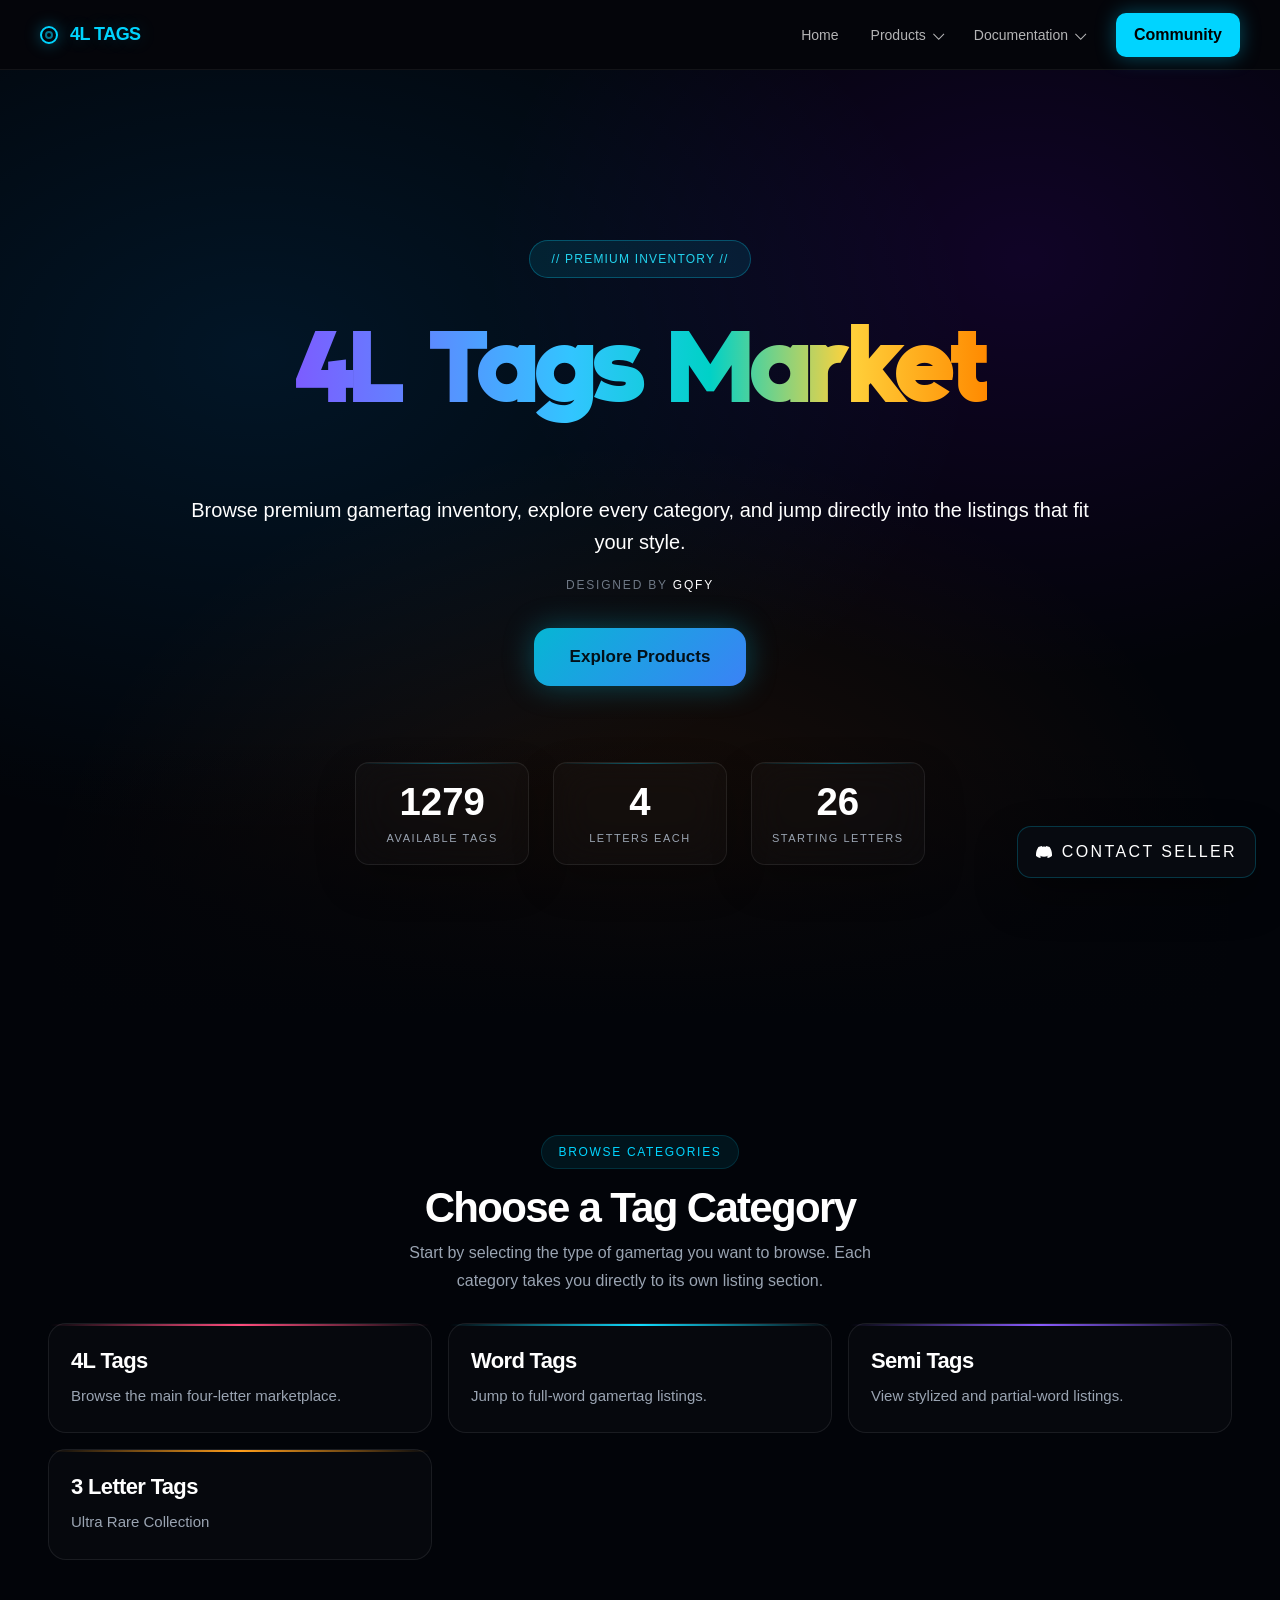
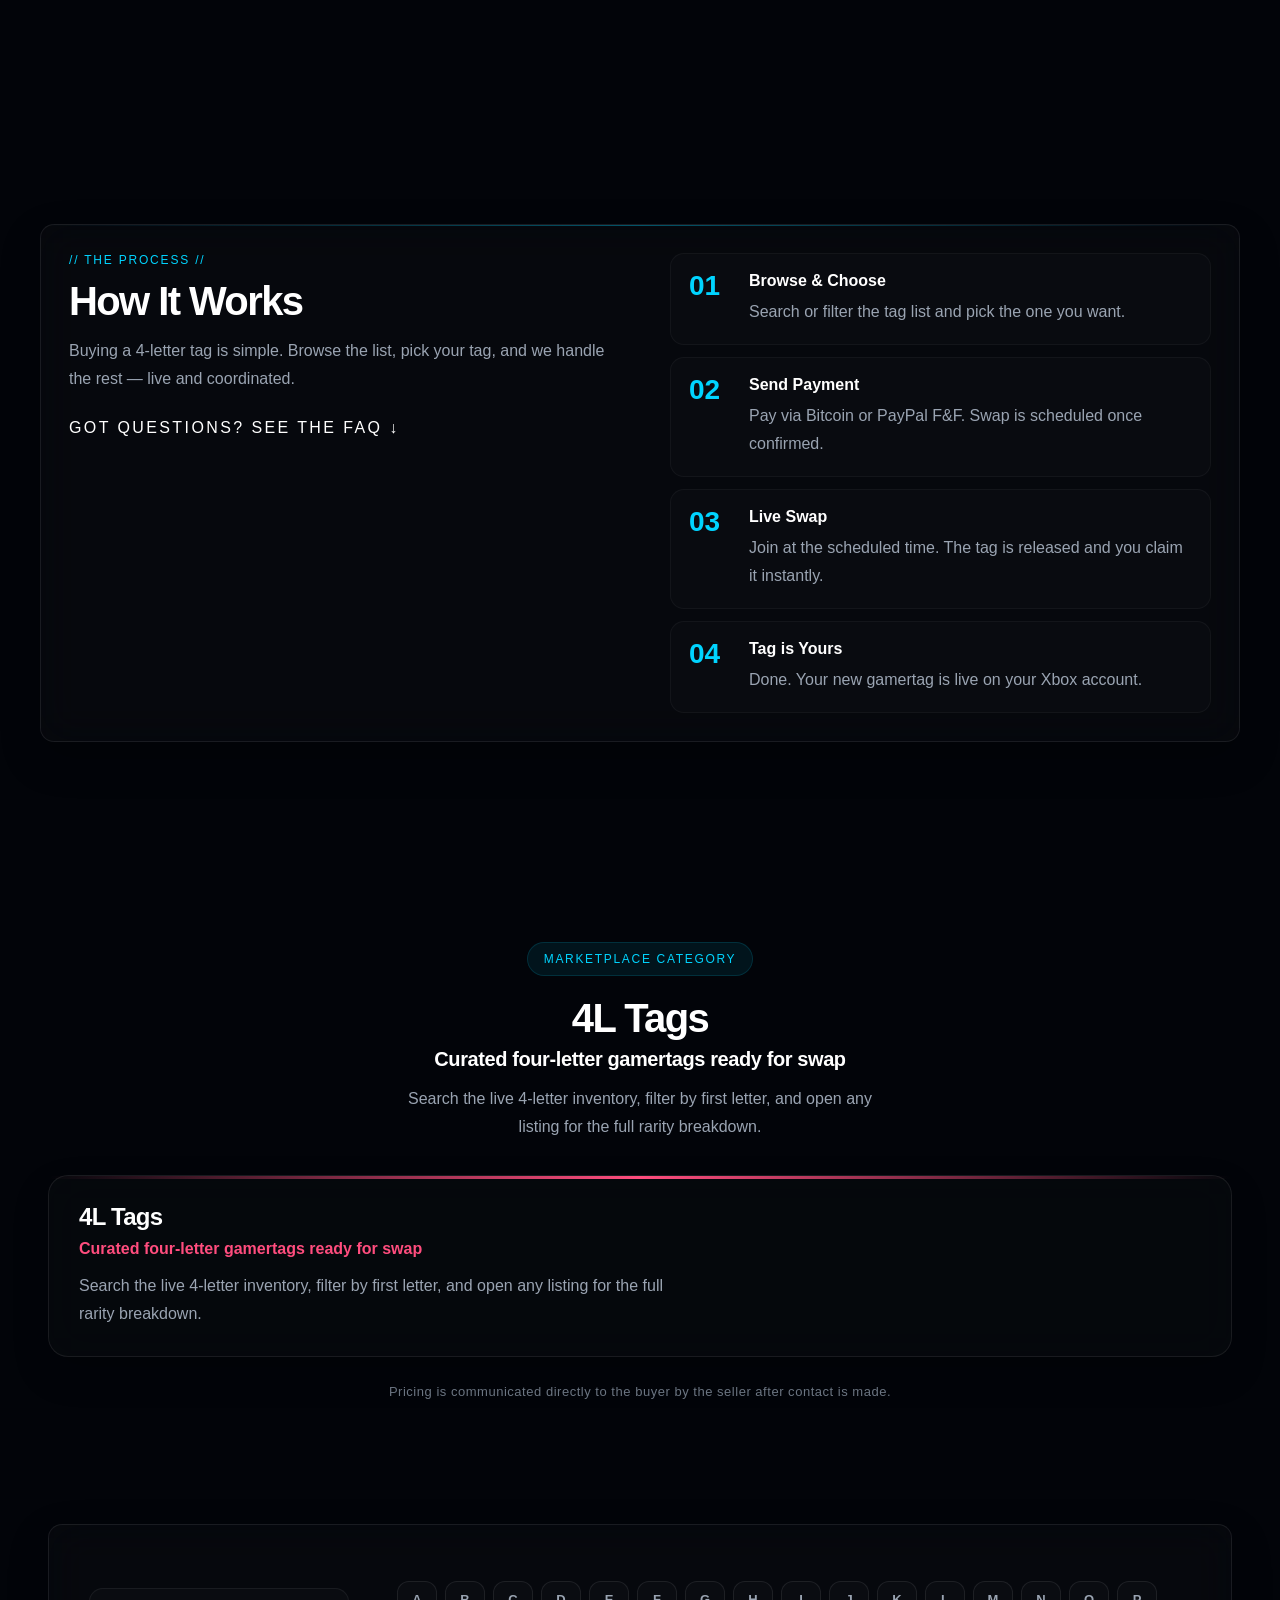
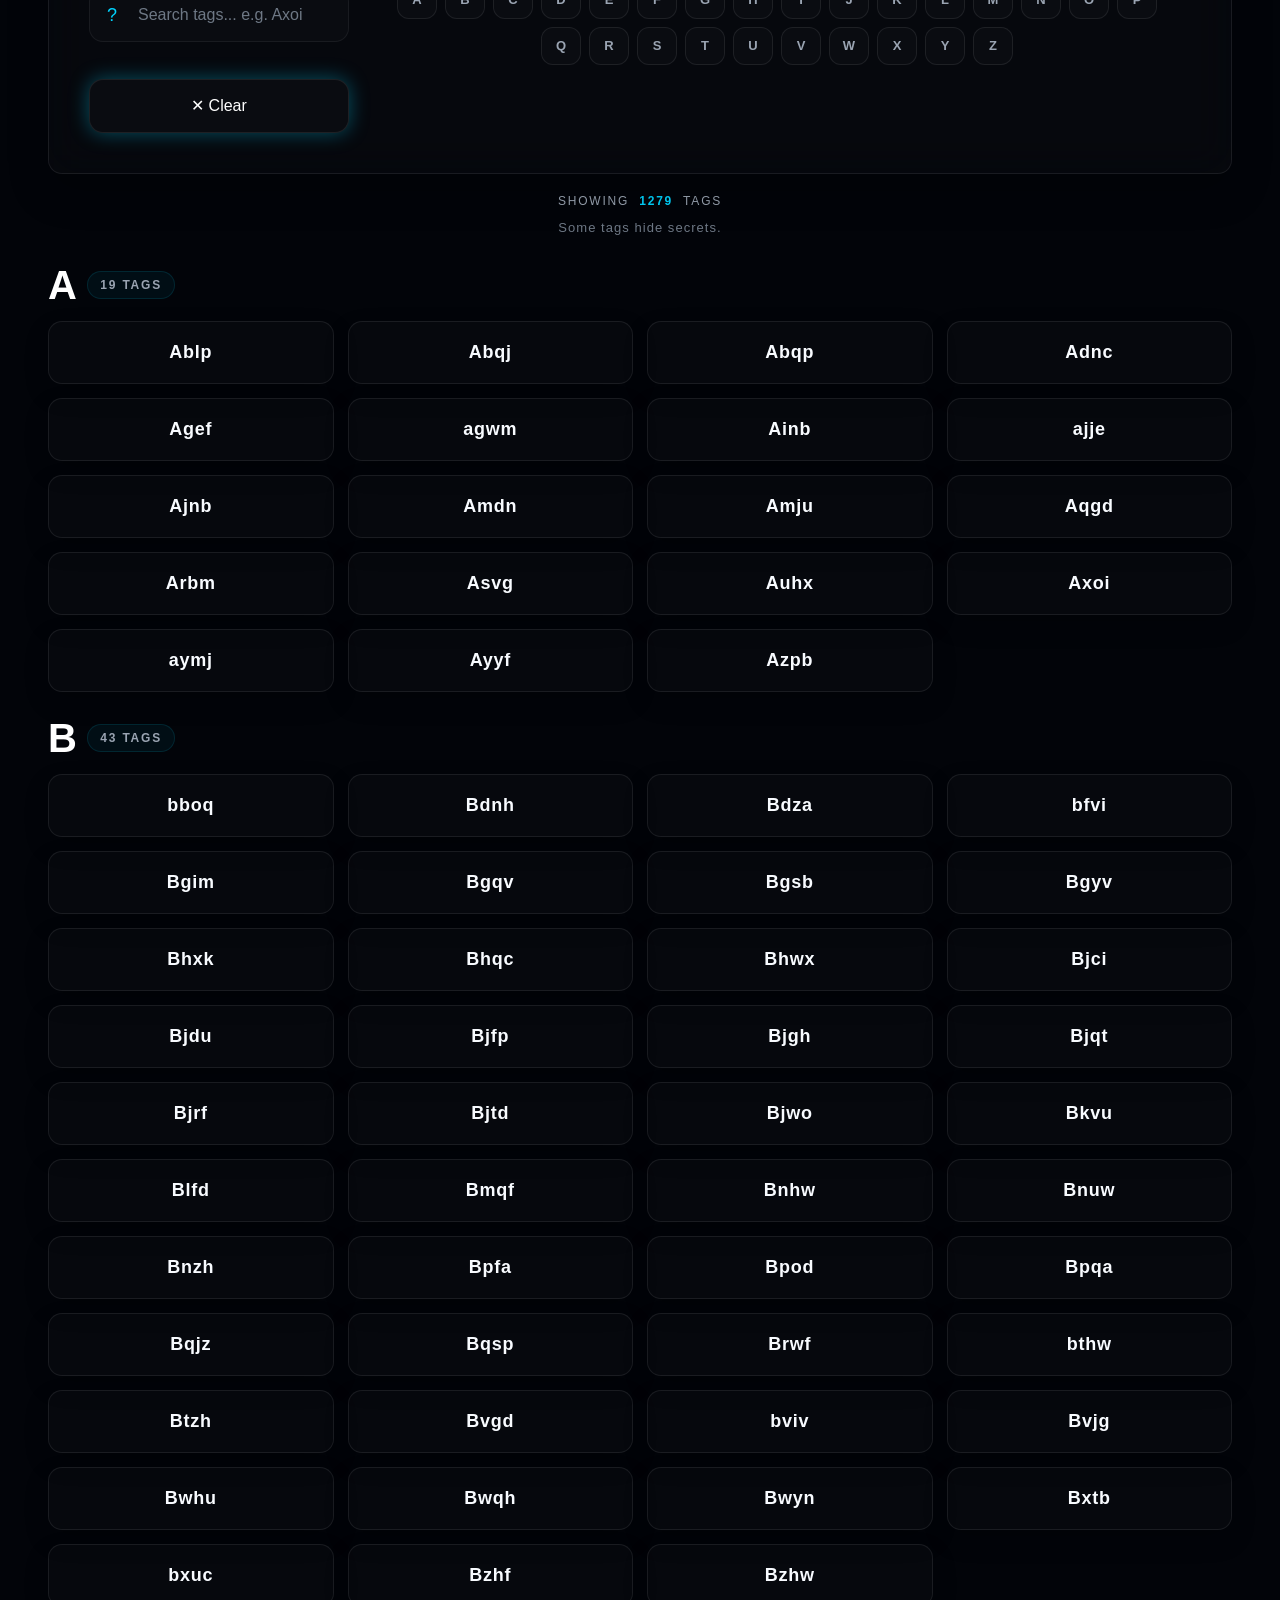
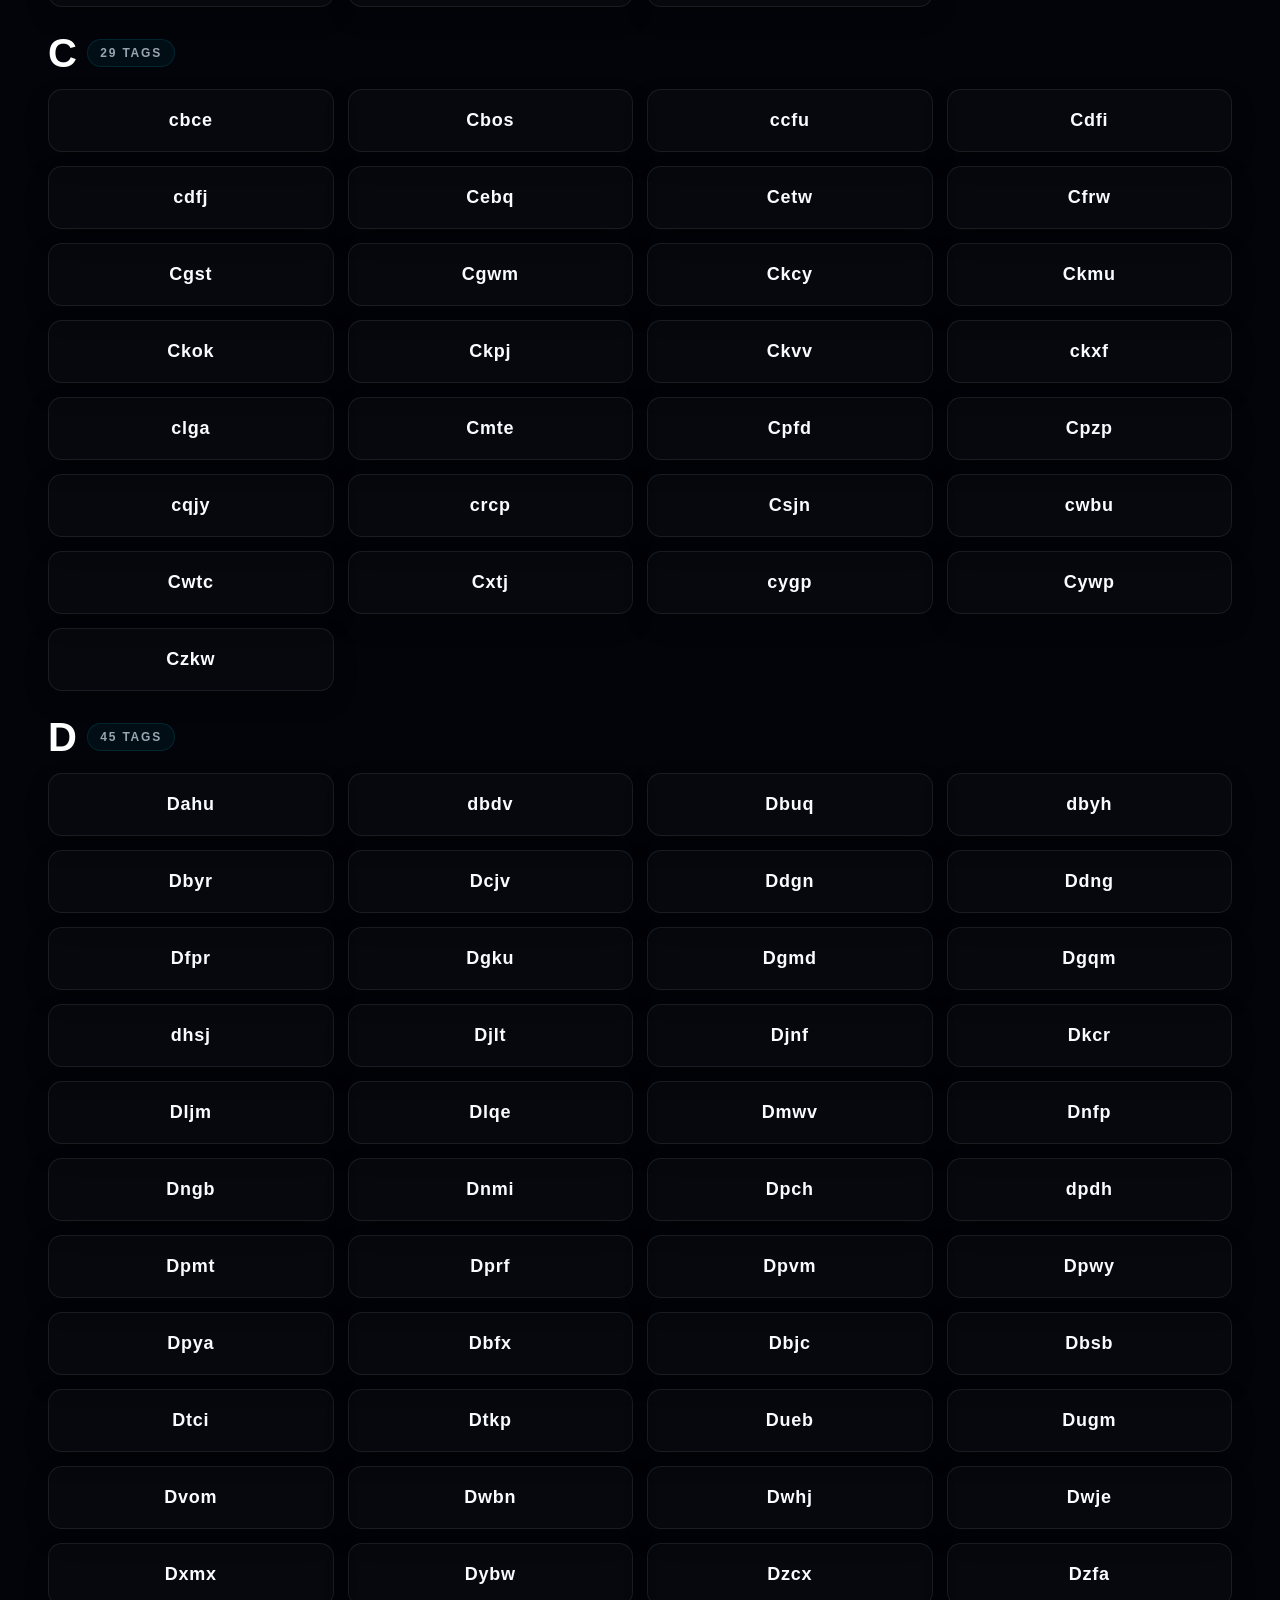
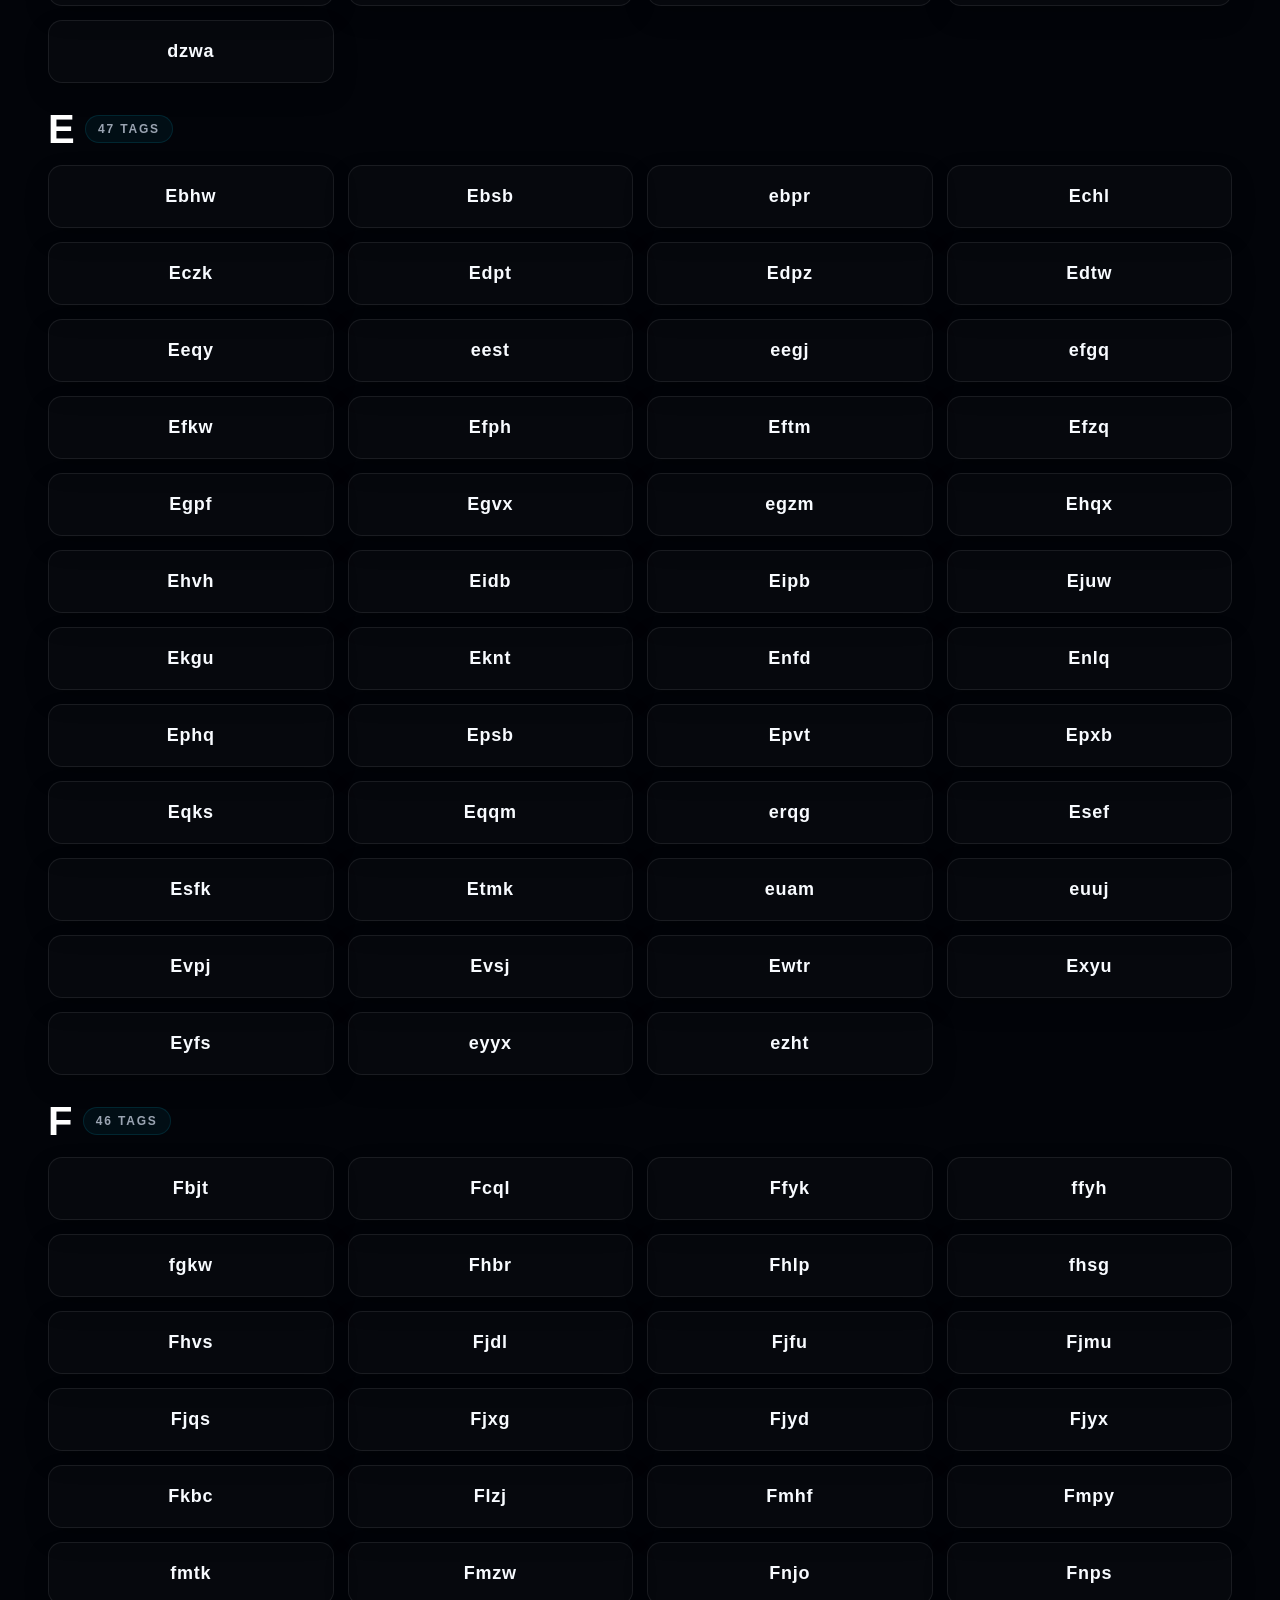
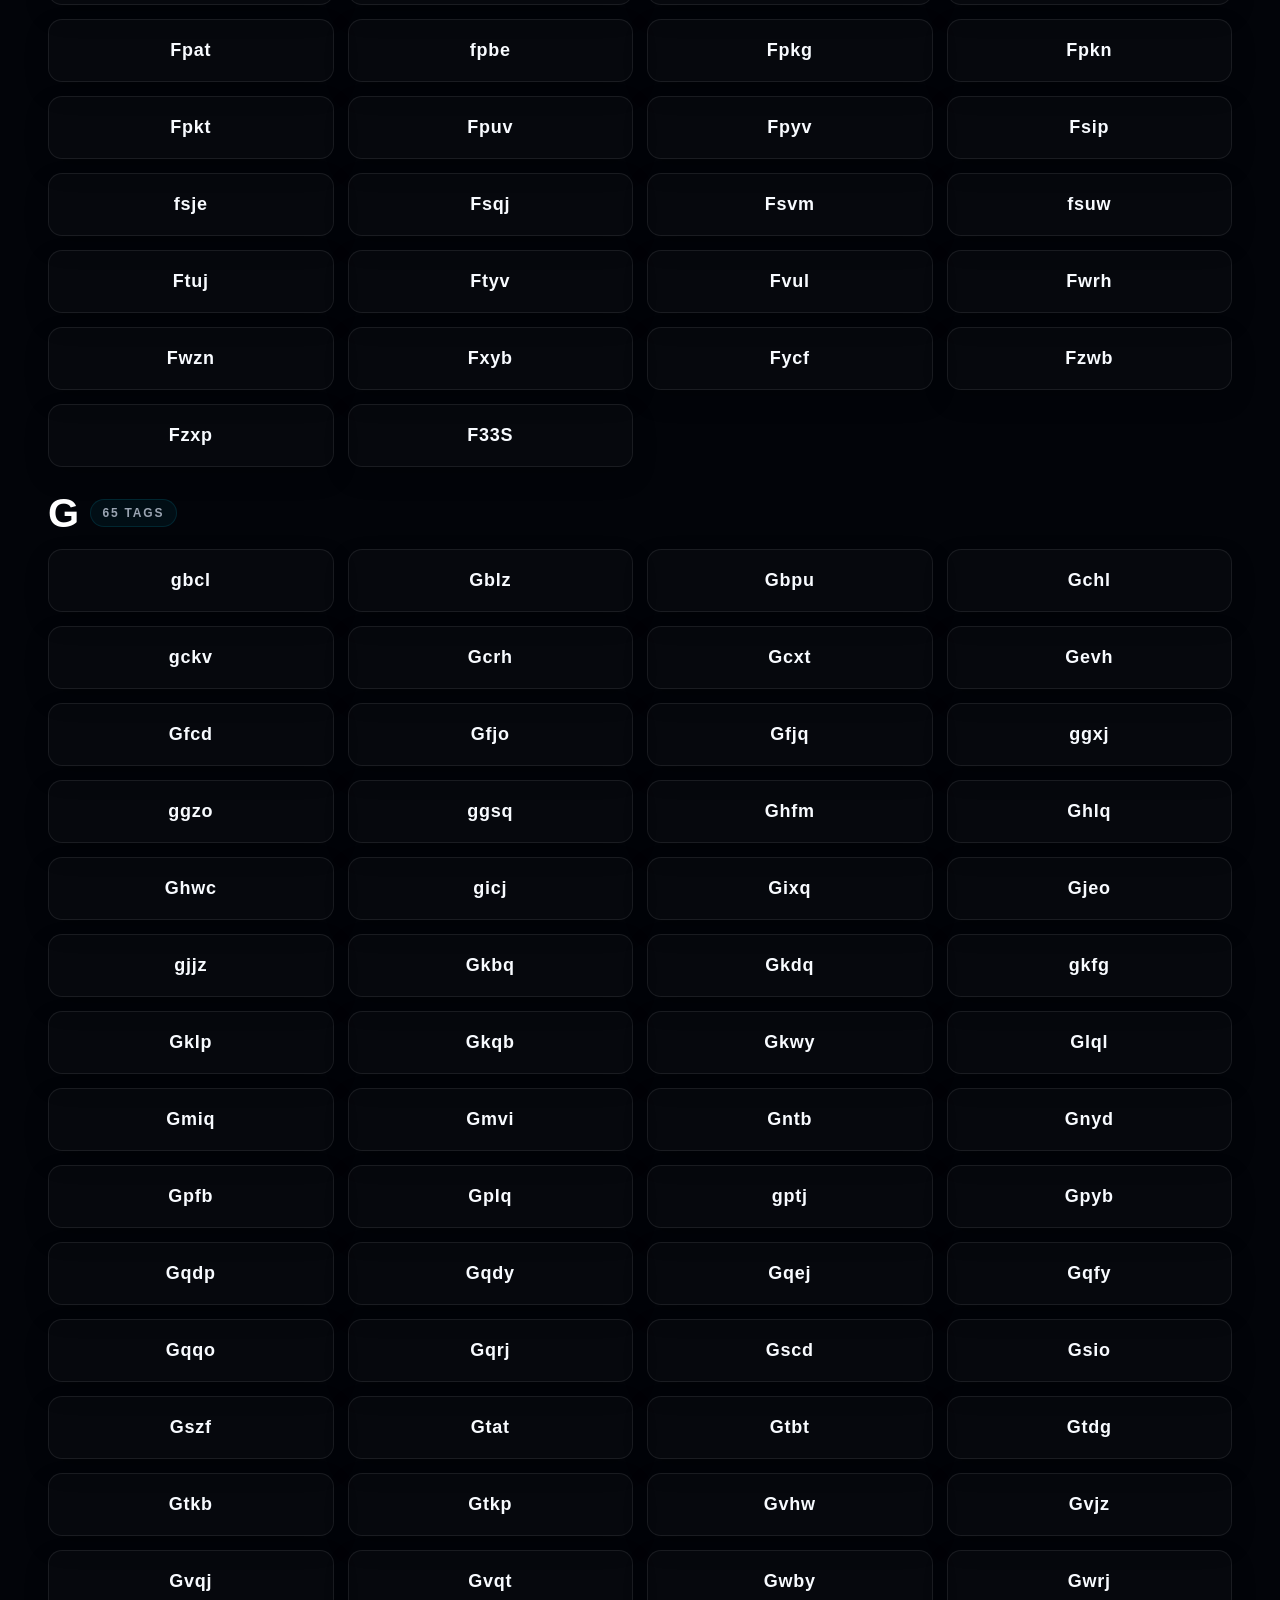
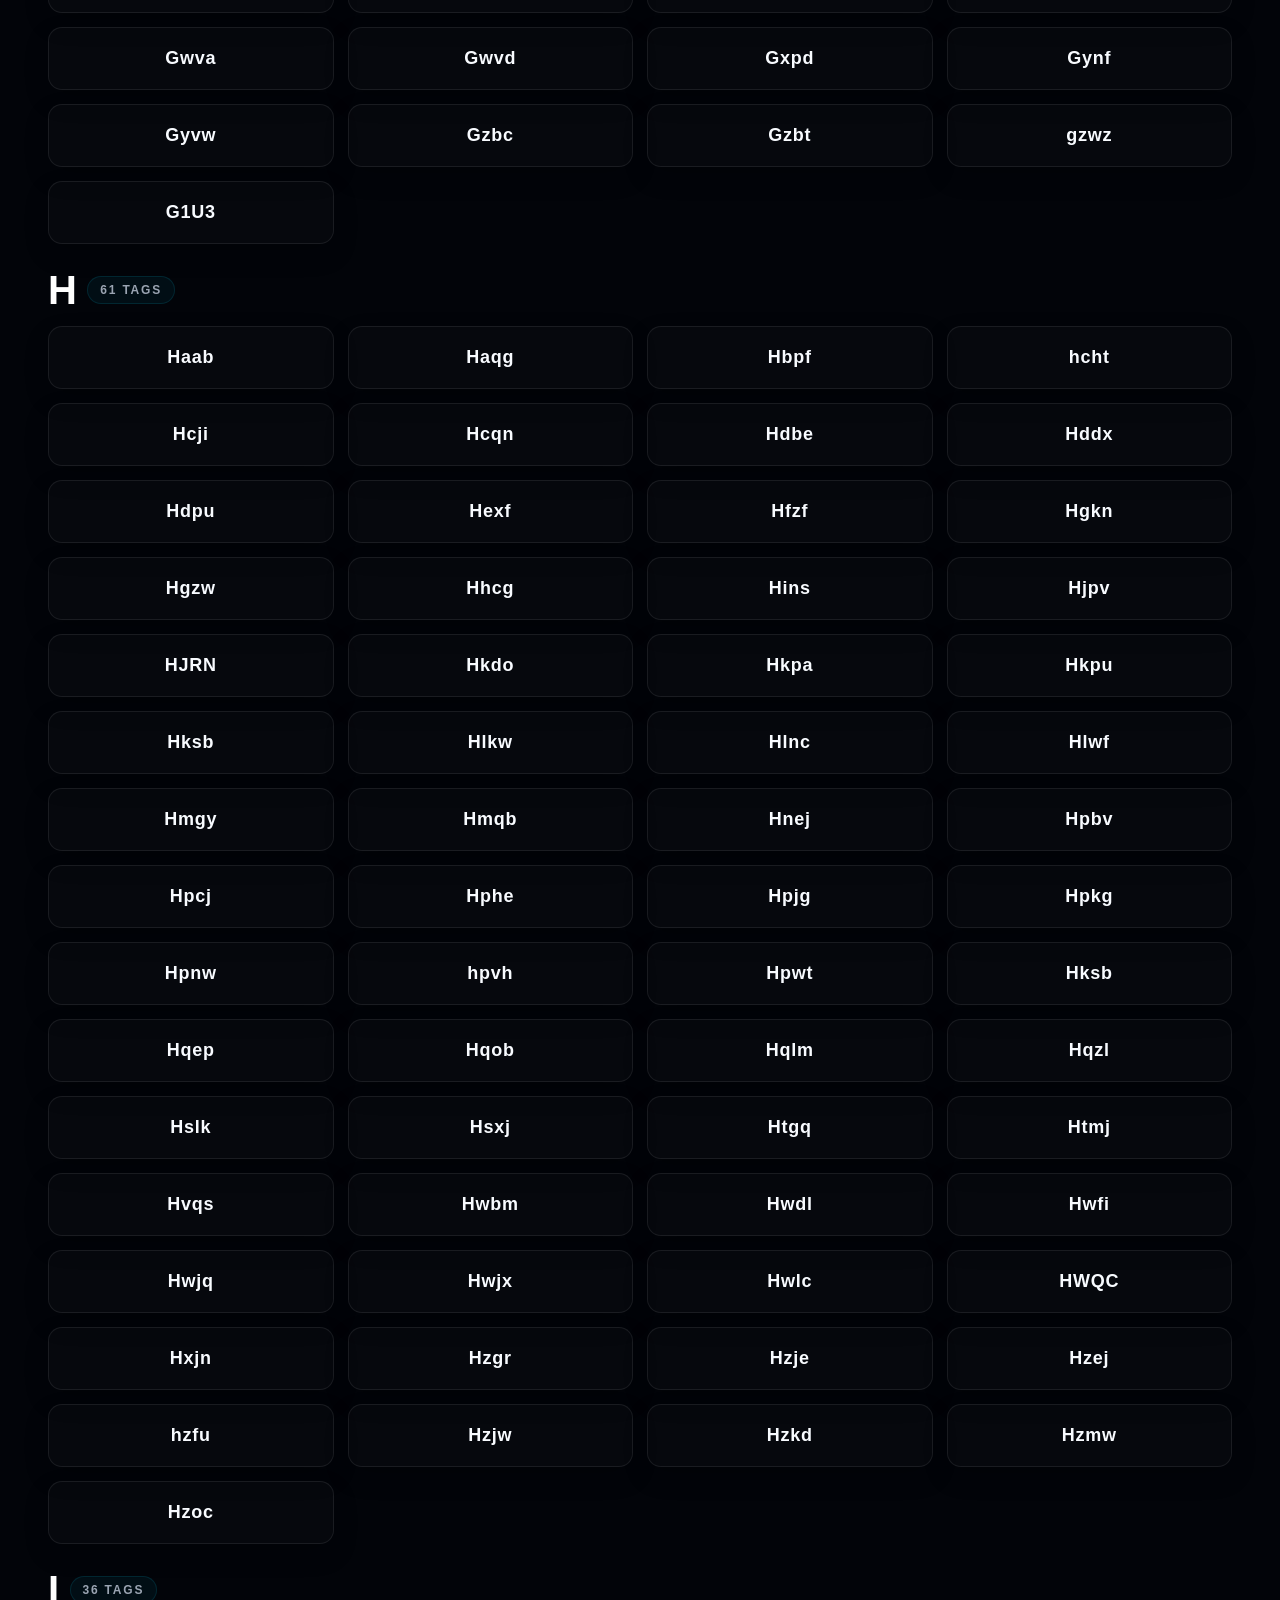
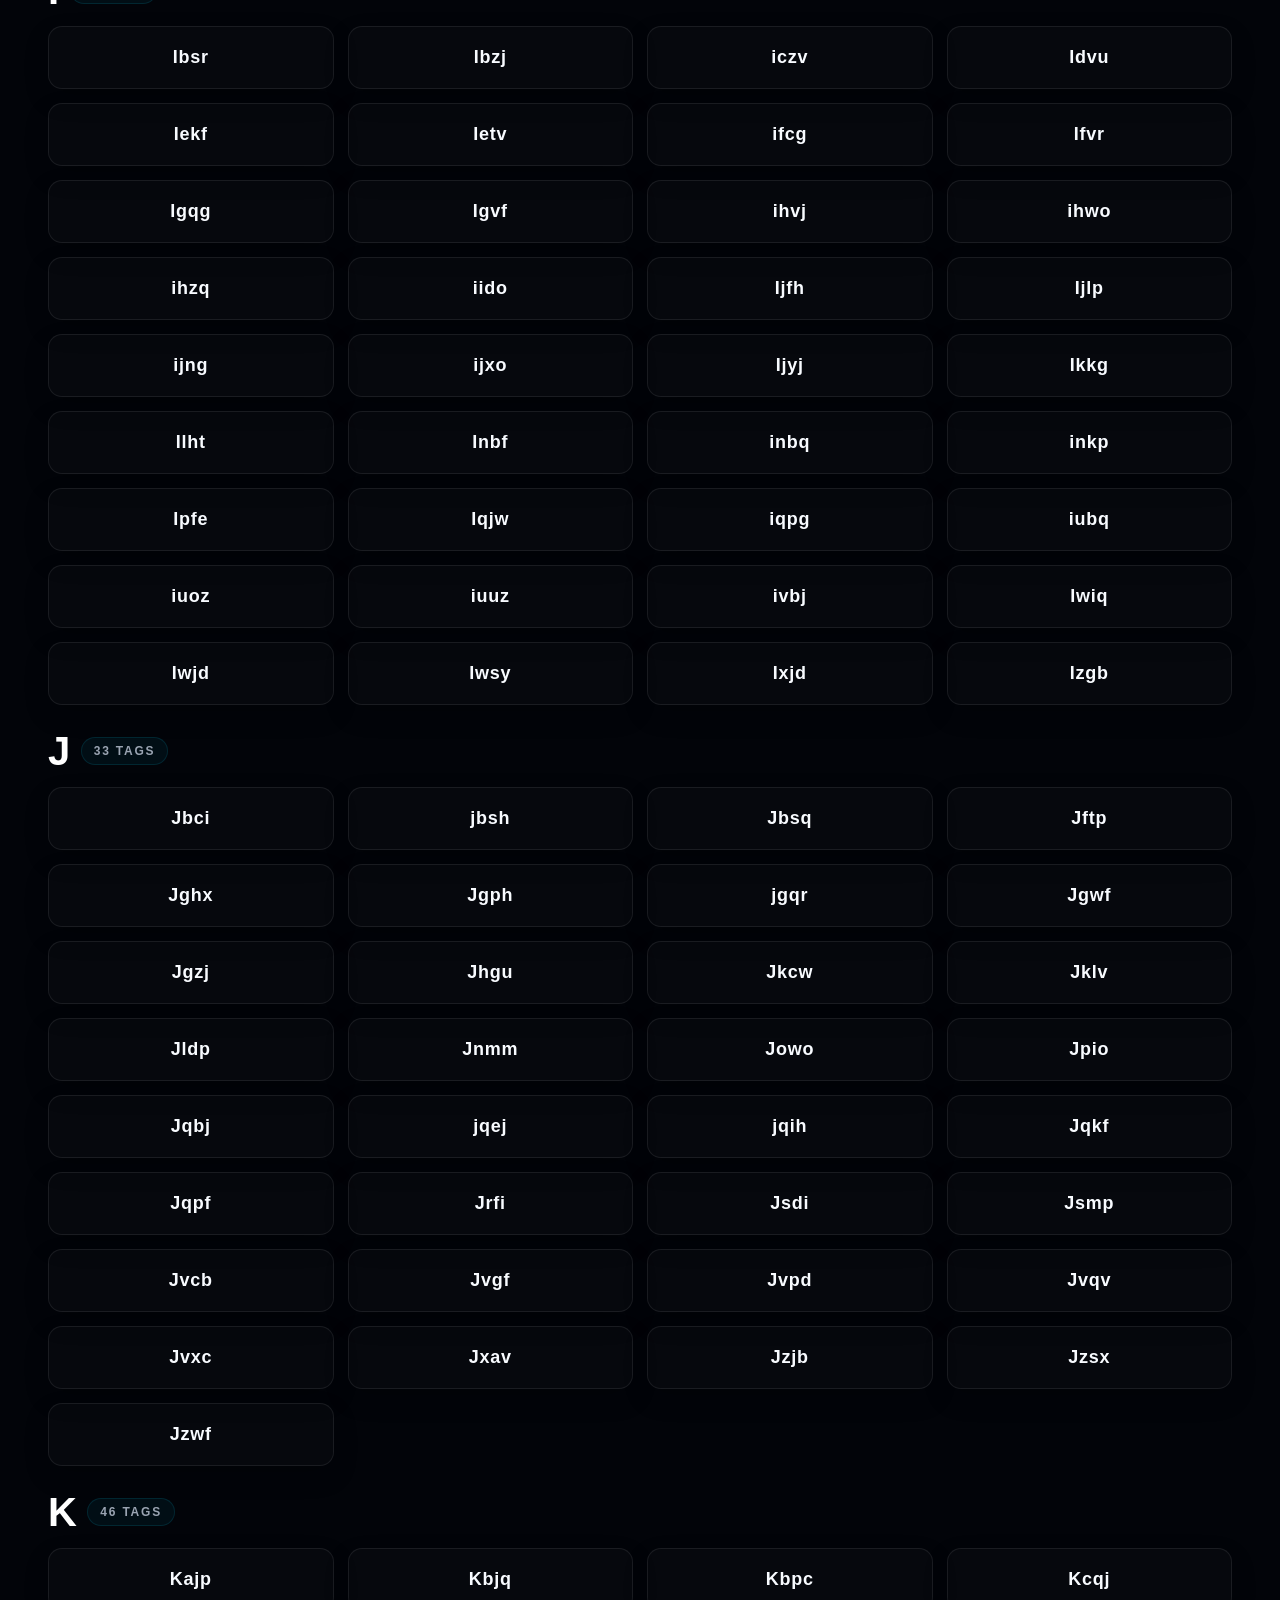
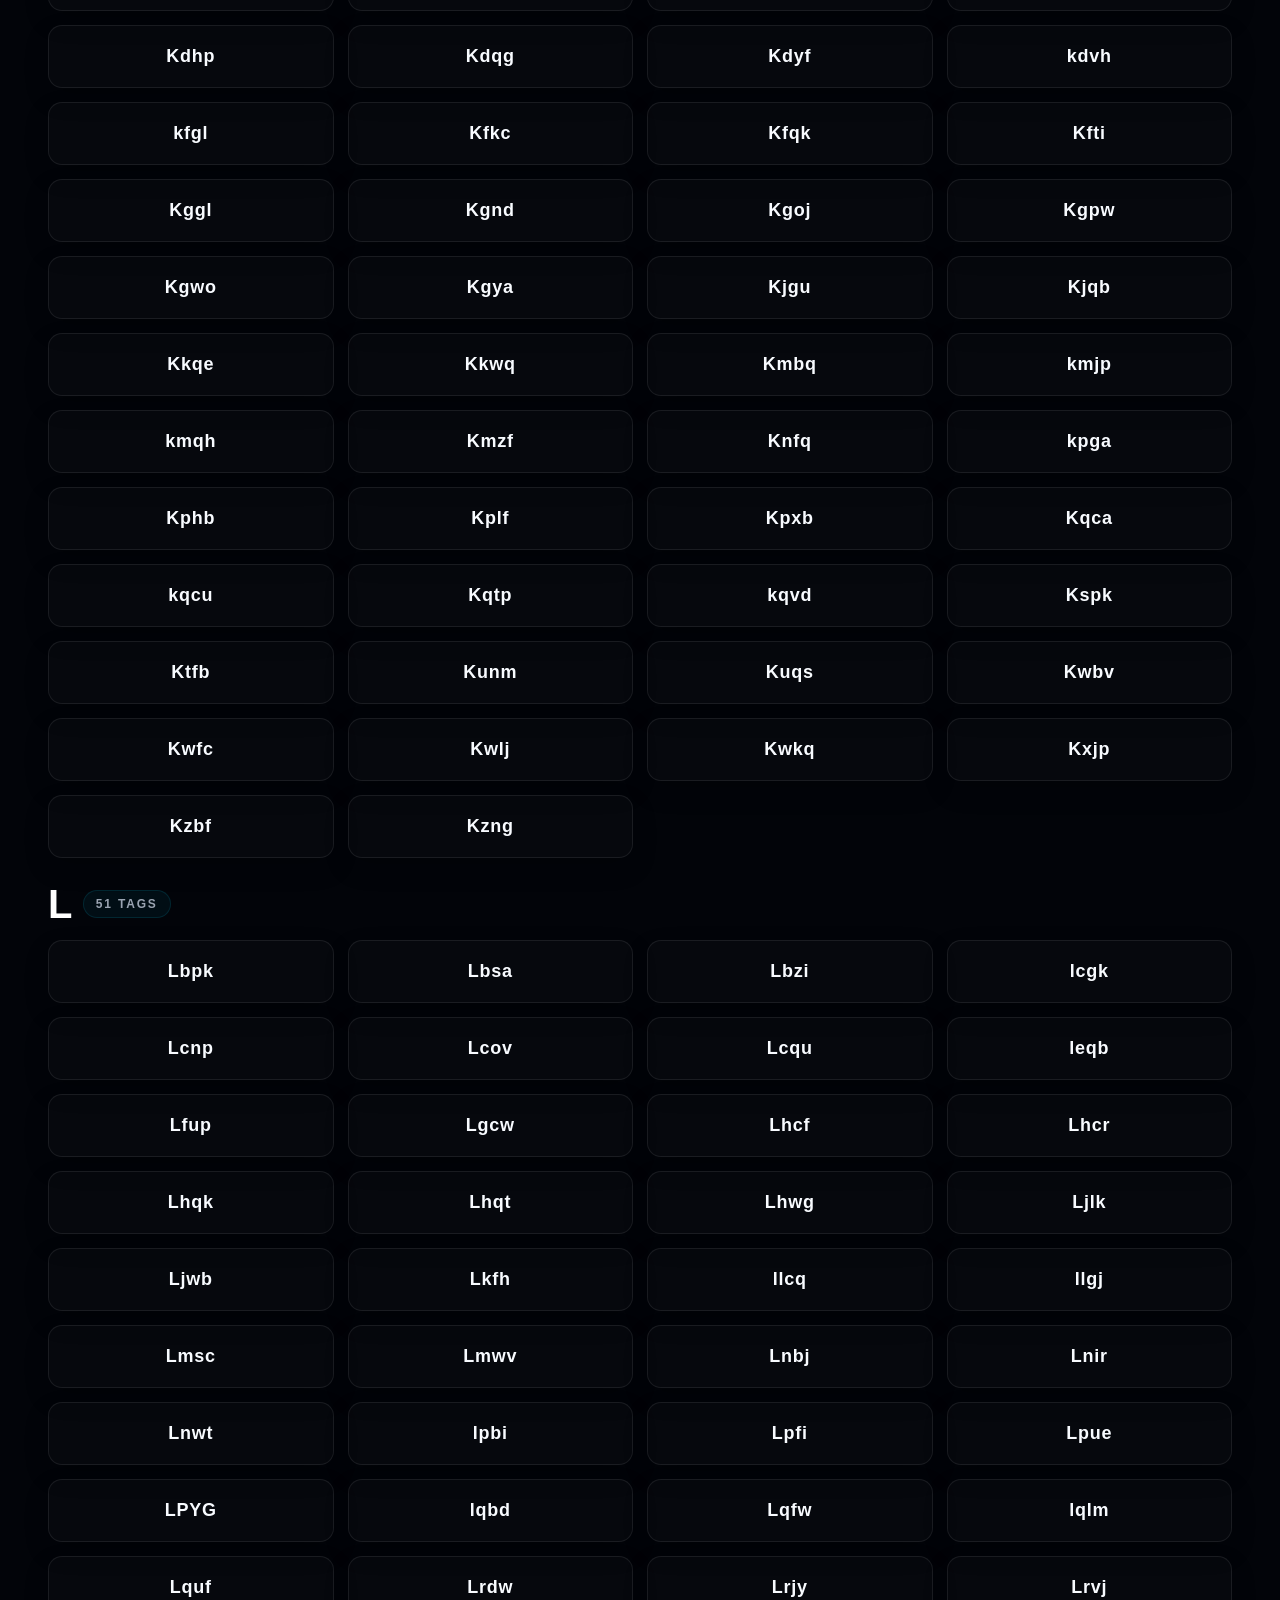
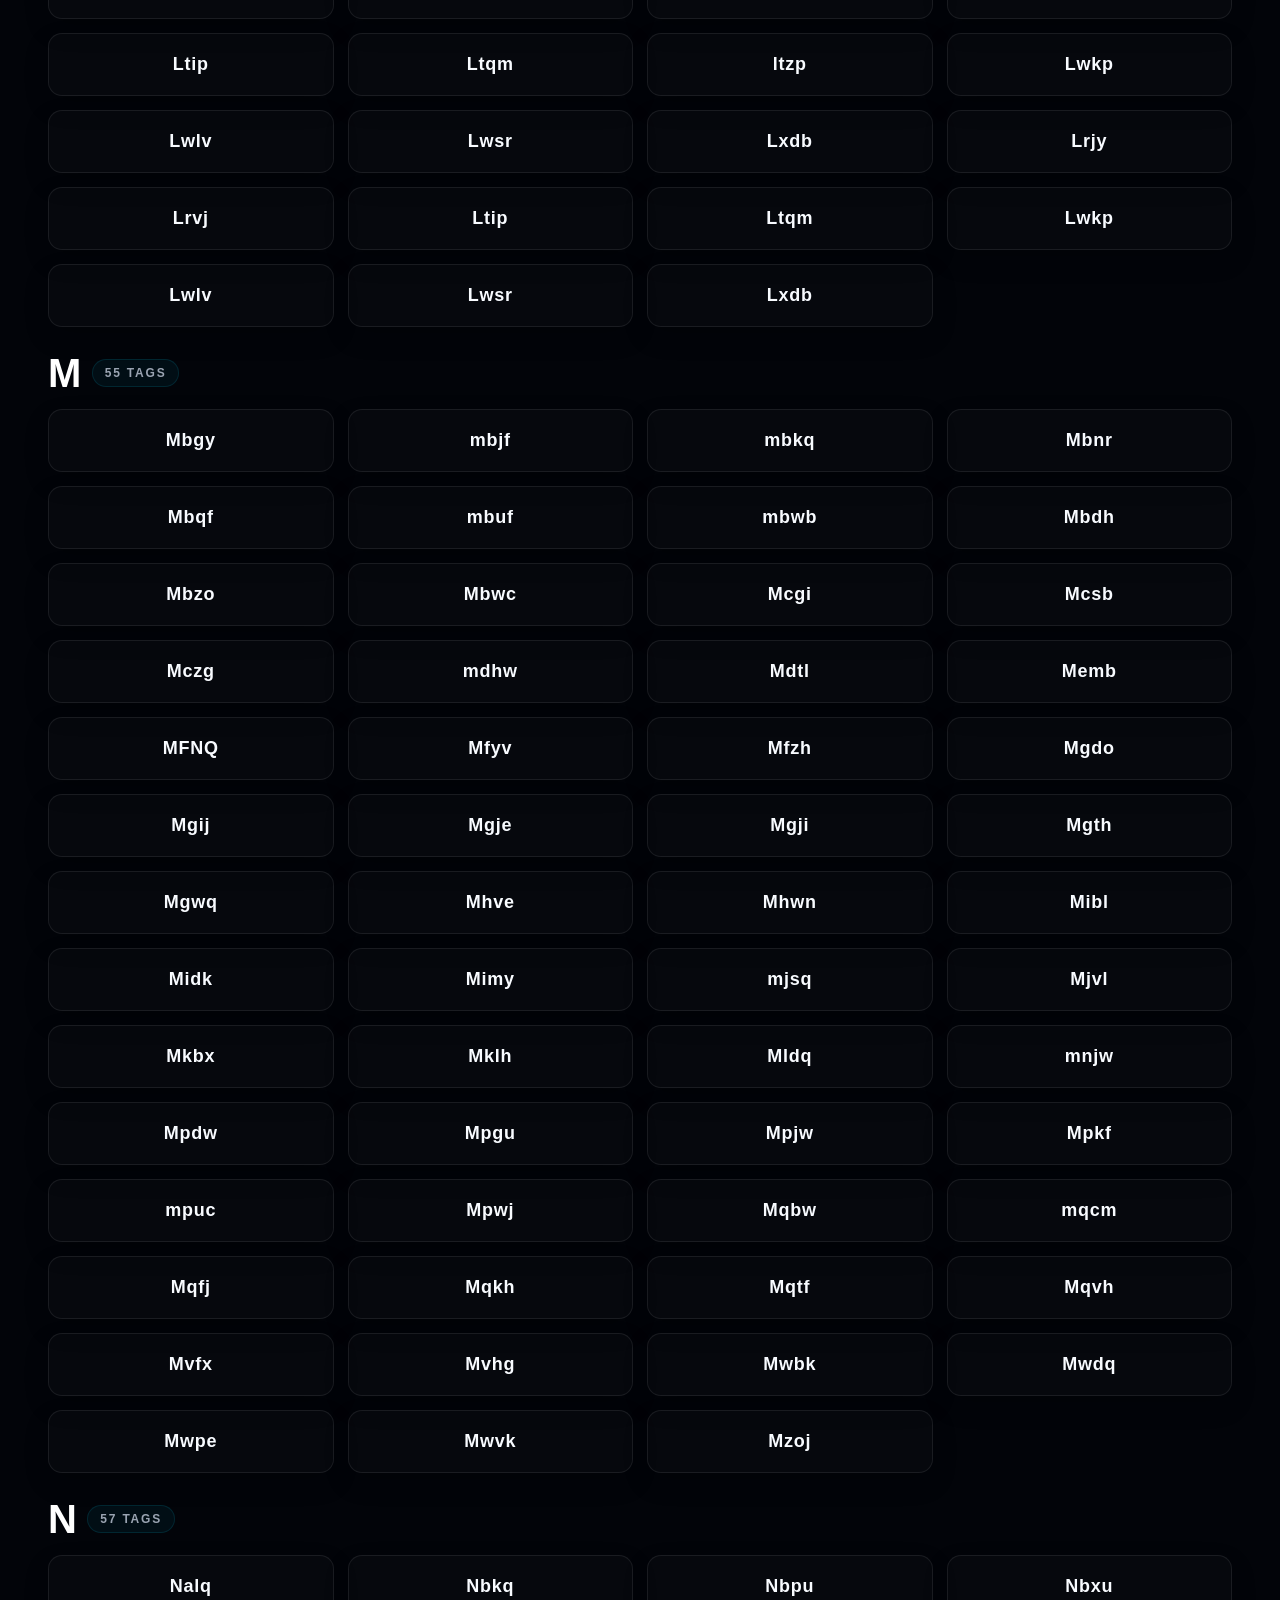
==== commit 70f1f295: "new" ====
--- a/index.html
+++ b/index.html
@@ -3,17 +3,20 @@
 <head>
 <meta charset="UTF-8">
 <meta name="viewport" content="width=device-width, initial-scale=1.0">
-<meta name="description" content="Marketplace for rare 4-letter Xbox gamertags. Secure swaps and curated inventory.">
-<meta property="og:title" content="4L Tags – OG Gamertag Marketplace" />
-<meta property="og:description" content="Browse and purchase rare 4-letter Xbox gamertags. Secure swaps, curated inventory, and premium tags." />
-<meta property="og:url" content="https://ogtagsmarket.netlify.app/" />
-<meta property="og:type" content="website" />
-<meta property="og:image" content="https://ogtagsmarket.netlify.app/assets/images/preview.png" />
+<title>4L Tags – OG Gamertag Marketplace</title>
+
+<meta name="description" content="Browse and purchase rare 4-letter Xbox gamertags. Secure swaps, curated inventory, and premium tags.">
+
+<meta property="og:title" content="4L Tags – OG Gamertag Marketplace">
+<meta property="og:description" content="Browse and purchase rare 4-letter Xbox gamertags. Secure swaps, curated inventory, and premium tags.">
+<meta property="og:image" content="https://ogtags.shop/assets/images/preview.png">
+<meta property="og:url" content="https://ogtags.shop">
+<meta property="og:type" content="website">
+
 <meta name="twitter:card" content="summary_large_image">
 <meta name="twitter:title" content="4L Tags – OG Gamertag Marketplace">
-<meta name="twitter:description" content="Rare OG 4-letter Xbox gamertags available. Browse the marketplace and secure your tag.">
-<meta name="twitter:image" content="https://ogtagsmarket.netlify.app/assets/images/preview.png">
-<title>4L TAGS — Gamertag Marketplace</title>
+<meta name="twitter:description" content="Browse and purchase rare 4-letter Xbox gamertags.">
+<meta name="twitter:image" content="https://ogtags.shop/assets/images/preview.png">
 <link rel="icon" type="image/png" href="assets/images/favicon.png">
 
 <link rel="stylesheet" href="assets/css/style.css">
@@ -340,7 +343,35 @@
 <div id="alpha-slider"></div>
 
 <script>
-const TAGS = ["Ablp","Abqj","Abqp","Adnc","Agef","agwm","Ainb","ajje","Ajna","Ajnb","Amdn","Amju","Aqgd","Arbm","Asvg","Auhx","Avwz","Axlk","Axoi","aymj","Ayyf","Azpb","bbcz","bboq","Bdnh","Bdza","bfvi","Bgim","Bgqv","Bgsb","Bgyv","Bhqc","Bhwx","Bjci","Bjdu","Bjfp","Bjgh","Bjqt","Bjrf","Bjtd","Bjwo","Bkvu","Blfd","Bmqf","Bnhw","Bnuw","Bnzh","Bpfa","Bpod","Bpqa","Bqjz","Bqsp","Brwf","bthw","Btzh","Bvgd","Bvjg","Bwhu","Bwqh","Bwyn","Bxkh","bxqf","Bxtb","Byvn","Bzhf","Bzhw","Cbos","ccfu","Cdfi","cdfj","Cebq","cejy","Cetw","Cfuu","Cfrw","Cgst","Cgwm","Ckcy","Ckmu","Ckpj","clga","Cmte","Cpfd","Cpya","Cpzp","cqjy","crcp","Csjn","cwbu","Cwtc","Cxtj","cygp","Cywp","Dahu","dbdv","Dbfx","Dbjc","Dbsb","Dbuq","dbyh","Dbyr","Dcjv","Ddgn","Ddng","Dfpr","Dgku","Dgmd","Dgqm","dhsj","Djlt","Djnf","Dkcr","Dljm","Dlqe","Dmwv","Dnfp","Dngb","Dnmi","Dpch","dpdh","Dpmt","Dprf","Dpvm","Dpwy","Dpya","Dtci","Dtkp","Dueb","Dugm","Dvom","Dwbn","Dwhj","Dwje","Dxmx","Dybw","Dzcx","Dzfa","dzwa","Ebhw","ebpr","Ebsb","Echl","Eczk","Edpt","Edpz","Edtw","eegj","Eeqy","eest","efgq","Efkw","Efph","Eftm","Efzq","Egpf","Egvx","egzm","Ehqx","Ehvh","Ehzj","Eidb","Eipb","Ejuw","Ekgu","Eknt","Enfd","Enlq","Ephq","Epsb","Epvt","Epxb","Eqks","Eqqm","erqg","Etmk","euam","euuj","Evpj","Evsj","Ewtr","Exyu","Eyfs","ezht","Ezin","Fbjt","Fcql","Ffyk","ffyh","fgkw","Fhbr","Fhlp","fhsg","Fhvs","Fjdl","Fjfu","Fjmu","Fjqs","Fjxg","Fjyd","Fjyx","Fkbc","Flzj","Fmhf","fmtk","Fmzw","Fnps","Fpat","Fpke","Fpkg","Fpkn","Fpkt","Fpuv","Fpyv","FS","Fsip","fsje","Fsqj","Fsvm","Ftuj","Ftyv","Fvul","Fwrh","Fwzn","Fxyb","Fycf","Fzwb","Fzxp","gbcl","Gblz","Gbpu","Gchl","gckv","Gcrh","Gcxt","Gevh","Gfcd","Gfjo","Gfjq","ggxj","ggzo","Ghfm","Ghlq","Ghwc","Gixq","Gjeo","gjjz","Gkbq","Gkdq","gkfg","Gklp","Gkqb","Glql","Gmiq","Gmvi","Gntb","Gnyd","Gpfb","Gplq","gptj","Gpyb","Gqdp","Gqdy","Gqej","Gqfy","Gqqo","Gqrj","Gscd","Gsio","Gtbt","Gtdg","Gtat","Gtkb","Gtkp","GU","Gvhw","Gvjz","Gvqj","Gvqt","Gwby","Gwrj","Gwva","Gwvd","Gxpd","Gynf","Gyvw","Gzbc","Gzbt","gzwz","Haqg","Hbpf","hcht","Hcji","Hcqn","Hdbe","Hddx","Hdpu","Hexf","Hfzf","Hgkn","Hgzw","Hhcg","Hiet","Hins","Hjpv","HJRN","Hkdo","Hksb","Hlkw","Hlnc","Hlwf","Hmgy","Hmqb","Hnej","Hpbv","Hpcj","Hphe","Hpjg","Hpkg","Hpnw","hpvh","Hpwt","Hqep","Hqlm","Hqob","Hqzl","Hsfo","Hslk","Hsxj","Htgq","Htmj","Hvqs","Hwbm","Hwdl","Hwfi","Hwjq","Hwjx","Hwlc","HWQC","Hxjn","Hzej","Hzgr","Hzje","Hzjw","Hzkd","Hzmw","Hzoc","Hzta","Ibsr","Ibzj","iczv","Idvu","Iekf","Ietv","ifcg","Igqg","Igvf","ihvj","ihwo","ihzq","iido","Ijfh","Ijlp","ijng","ijxo","Ijyj","Ikkg","Ilht","Inbf","inik","inkp","Ipfe","iubq","Iwiq","Iwjd","Iwsy","Ixjj","Izgb","Jbci","jbsh","Jbsq","Jeln","Jftp","Jghx","Jgph","jgqr","Jgwf","Jgzj","Jhgu","Jkcw","Jklv","Jldp","Jnmm","Jpio","Jqbj","jqej","jqih","Jqkf","Jqpf","Jrfi","Jsdi","Jsmp","Jvcb","Jvgf","Jvpd","Jvqv","Jvxc","Jxav","Jzjb","Jzsx","Jzwf","Kajp","Kbbd","Kbjq","Kbpc","Kcfw","Kcqj","Kdhp","Kdqg","Kdyf","kfgl","Kfkc","Kfqk","Kfqs","Kfti","Kggl","Kgnd","Kgoj","Kgpw","Kgwo","Kgya","Khlt","Kiyd","Kjgu","Kjqb","Kkqe","Kkwq","kktr","Kmbq","kmqh","Kmzf","Knfq","Knxj","kpga","Kplf","Kpxb","Kqca","kqcu","Kqtp","Kqvw","kqvy","Kqyi","Kspk","Ktfb","Kunm","Kuqs","Kwbv","Kwfc","Kwkq","Kwlj","Kxjp","Kzbf","Kzje","Kzng","Kzvp","Lbpk","Lbsa","lcgk","Lcnp","Lcov","Lcqu","LGPA","Lhcf","Lhcr","Lhqt","Lhwg","Ljwb","Ljxr","Lkfh","llcq","llgj","llwq","Lmsc","Lnrp","LPYG","Lqfw","Lquf","Lrjy","Lrvj","Ltip","Ltqm","Lwkp","Lwlv","Lwsr","Lwxz","Lxdb","Lzkv","Mafk","mbuf","mbwb","Mbdh","Mbnr","Mbqf","Mbzo","Mcgi","Mcsb","Mcyt","Mczg","mdhw","Mdtl","Memb","MFNQ","Mfyv","Mfzh","Mgdo","Mgje","Mgji","Mgth","Mgwq","Mhve","Mhwn","Mibl","Midk","Mimy","Mjrg","Mjvl","Mkbx","Mklh","Mldq","Mpdw","Mpgu","Mpjw","Mpkf","mpuc","Mpwj","Mqbw","mqcm","Mqfj","Mqfv","Mqkh","Mqtf","Mqvh","Mvfx","Mvhg","Mwbk","Mwdq","Mwpe","Mwvk","Mzoj","Nbkq","Nbpu","Nbqm","Nbxu","Nbyp","Ncdw","Ncuf","Ncvl","Ndjy","Ndug","Nfbo","Nffb","Nfhw","Ngqx","Ngvt","ngxm","Nhde","nhdf","nhfu","Nhgm","nhjq","Nhpm","nhqf","Nibh","Niym","nkdb","Nknw","Nkow","Nksv","nnnw","Nnsb","Nnsg","nntm","nnwa","nnwk","Nodm","Noyj","Npfp","Npqb","Nqgj","nqgn","Nqgt","Nqrg","Nrwg","Nrwt","Ntbf","Ntfa","ntjz","Ntka","Ntpk","Ntwq","Ntye","ntzd","Nvcf","Nvgx","nwnh","nwwp","Nwhc","Nxdm","Nyqm","Nzdc","Nzkz","Nzsb","Obcr","Obmf","Obnz","Obrf","Obwt","Ocgf","Oclp","ocqp","Odbs","Odfl","Odhg","Odhw","odsf","Odtl","oeew","Ofhh","Ofhz","ofmr","Ofmc","Ofsq","ofpd","Ogjw","Ogrf","Ogtw","Ogzm","oiag","Oiko","oixv","Ojft","ojqv","Ojyj","Olkl","omjg","omqw","Opkw","oppf","Opvz","oqjl","oqof","Oqfc","Oqjg","Oqln","Oqnd","Osdq","Otgp","ougj","ouoh","Ouql","Ovdt","Oveb","Ovjf","Ovjm","Ovlu","Owvj","oyfq","Oylt","oymk","oyvp","Ozbv","Ozhw","ozrg","Payz","Pbkl","Pbky","Pbnv","Pbnw","pdtq","Pfbk","Pfdw","Pfmb","Pfmk","Pfpq","Pgnh","Pgtk","Pgul","Pgvc","Phvj","Pjbv","Pjnv","Pjvq","Pkid","Pkld","Pklf","Pkpm","Pktw","PMHC","Pmol","Pmww","Pnpx","Ppbn","ppfv","Pqcb","Pqfn","Pqow","Prpj","Psfv","Ptnq","Pvwt","Pwqo","Pwvz","Pxgm","Pzcw","Pzdk","pzkp","Qbej","Qbki","Qbls","Qbxt","Qclz","Qdjm","Qdyg","Qdzw","Qfgw","Qfnf","Qfti","Qfus","Qfwh","Qggc","Qghx","Qgle","qgpu","Qgqr","Qgym","Qhdb","Qhgx","Qhsu","Qikw","Qjcu","Qjej","Qjgm","Qjsb","Qjvs","Qjzg","Qkjy","Qkrg","Qkwg","Qlhl","Qlmg","Qluj","Qmdi","qmhb","Qmny","Qmqk","Qneu","Qnwr","Qogj","Qowv","Qpcw","Qphd","Qpnl","Qrbv","Qrfa","Qrmh","Qrxo","qsnu","Qtjd","Qtws","Quig","Qvdc","Qwjd","qwqs","Qxmk","Qxph","Qxtw","Qxvi","Qyjc","Qzhb","Rakc","Rbjq","Rbmf","Rbnw","Rbwd","Rbza","Rcdz","Rckx","Rdfb","Rdyq","Rfce","Rfho","Rfjx","Rfsi","Rfxg","Rgae","Rgng","Rgqy","Rhpb","Rjhf","RKGJ","Rkjo","Rkjp","Rkzt","Rlqg","Rmct","rmcx","Rmdc","Rmkf","rmmg","Rmqi","rnfd","Rpej","Rpnf","rpuw","Rqdg","Rqjp","rrzw","Rswh","Rtkl","rwxw","rzjj","Sbch","Sbgq","Sbhf","Sbnk","Sbvk","scqv","Sdpo","sftq","Sfzm","Sgse","Sgtp","Sjbn","Sqkm","Stef","Sulh","Swkj","Szgf","szvu","Tcjf","Tcpx","Tcqj","tcqr","Tdwu","Tezj","tfkd","Tfpw","tfqh","Tfuf","Tgjv","tgml","Tgqv","Tjcr","Tjze","Tjzz","Tklk","Tlne","Tlvj","tmiw","Tnpk","Tpbh","Tpbn","Tpcm","Tpdm","Tpdq","Tpnc","Tpso","Tqgm","Tqph","Ttwi","Tvqb","Tvqu","Tvyw","Twkq","Txgt","Txpw","Tzbg","Uafb","Uafm","uatf","Ubhu","Ubmu","Ubvv","Ucdp","ucgz","Ucyj","Udnm","Uefg","Ufiw","Uflb","Ugcg","Ugsh","uhja","Uhkp","Uiaj","Uiaw","Uigp","Uigr","Ujkm","ujtc","Ujyi","ujyv","Ukqg","Ulcw","Ulgh","ulkf","umhv","Undv","unoc","Unrf","unyw","unzc","Upib","Upnw","uqjy","Uqnc","uqnr","Uqyn","Urbq","urcg","UrhJ","Uskj","Utpu","Utul","Utvg","uufs","Uvbd","Uvgc","uwbg","Uwpl","Uxbw","Uxkg","uxkm","Uxnt","Uxug","Uyqf","vbfw","Vbmt","Vbxj","Vbxl","Vdfq","Vdqg","Vdqj","Vffc","Vfib","Vfnb","Vfpu","Vgnp","Vgtg","Vgti","Vhcp","vhhb","Vhje","Vhqk","Vhqt","Vjbu","Vjfe","Vjfl","vjma","vjmh","vjya","vkkh","vktf","vlho","Vlqk","Vlwi","vlwl","vmgj","Vmqd","Vnqj","vpdq","Vpne","vpvh","vqxm","vqys","vrhf","Vrtw","vsca","Vsdg","Vsgp","vTPH","Vtdk","Vtdo","Vtkp","Vttj","Vufw","vvgu","Vwcm","vwgv","Vwqb","vwru","vygx","vynq","Vyqf","Vyyd","vyyw","vzgd","Vzhb","WAN","wbav","Wbeu","Wbfe","Wbpx","Wbqe","Wcjw","Wcql","Wctm","Wcwj","Wczo","Wdit","Wdzg","Wfbz","Wffb","wfpm","Wfqv","Wfsk","Wfzw","Wgbg","Wgdn","Wgek","wggj","Wglh","Wgpw","wgqb","Wgwb","Whbj","Whco","Whmj","Whpo","Whrw","Whwf","Wjim","Wjzw","Wkeu","wkfz","Wkih","Wkir","Wkvn","wlrl","Wmbf","Wmhc","Wmjx","Wmtq","wmwb","wmwp","wmze","wmzm","Wnbq","wngv","Wnku","wnqw","Woyk","Wpby","wpmv","wqcg","Wqfm","Wqjp","wqjv","wqln","Wqwn","Wrhv","Wrqb","wsjg","Wslg","Wsqg","Wtgk","Wthg","wthj","Wtlm","Wtqj","Wudw","Wvcb","Wvdq","Wvjr","Wwgu","wwqh","wwrc","Wxjm","wxpo","Wxpx","Wyoj","Wyqo","wyuq","Wztw","Xafh","Xbha","XFDQ","Xfpu","Xfzf","Xgpj","Xhqy","Xjkw","Xjsq","xkcp","Xkgc","Xlqh","Xmqr","Xnje","Xojc","Xpfj","xphv","Xphw","Xpke","xprn","Xpyv","xqay","Xqhg","Xqpd","Xrbv","Xszj","Xwbs","xwcm","xwrf","Xwgc","Xzbq","Xzfw","Yavg","Ybjb","Ybkw","Yblr","Ybrm","Ybrp","Ycgv","Yciy","Ycvj","YDCO","Ydvx","Yfgn","yfls","Yfrz","Ygpw","Yhgx","Yiiz","Yjca","Yjdg","Yjgl","Yjjr","Yjkc","Yjot","Yjpd","Yjpe","Yjrk","Yjrw","Yjso","Ykcg","Ykrp","Ylcw","Yllf","Ylme","ylmy","Ylni","Ylqm","Ylqn","Yltz","Ymht","Ymtj","Ynjw","Ynmc","ypfk","Yqcr","Yqfk","Yqgr","Yqho","Yqjv","Yqxe","yrqc","Ysdl","Ysgh","Yspq","Ysxj","Ytgp","Ytoy","Ytpw","Yvbj","Yvhf","yvwt","Ywct","Ywgh","Ywmc","Ywrv","Yxkn","Yxqc","Yxud","yyqe","Yzjo","Zbca","Zbhb","Zbhm","Zblf","Zbmm","Zbnv","Zbqf","Zcfk","Zckf","Zdrb","zdvq","Zfdn","Zfdu","Zfhs","Zfkc","zfnw","Zfoq","Zfwv","Zgpj","Zgpv","zgvm","Zhvb","Zjba","Zjog","Zjqd","Zjwk","Zjyg","Zkcv","Zkhs","Zklg","Zknp","zlfv","Zlgb","Zlhw","Zlnh","Zmfv","Znkl","Zpbh","zpyc","Zqml","Zqzd","Zrdv","Zrmf","zrpu","Zsaj","Zsbk","Zsgv","Zsqt","Zthb","Ztqi","Ztzx","Zwkv","zwsf","Zydv","Zypg","zxwg"];
+const TAGS = [
+  {name:"Ablp",price:90},{name:"Abqj",price:90},{name:"Abqp",price:90},{name:"Adnc",price:90},{name:"Agef",price:110},{name:"agwm",price:90},{name:"Ainb",price:110},{name:"ajje",price:120},{name:"Ajnb",price:90},{name:"Amdn",price:100},{name:"Amju",price:110},{name:"Aqgd",price:90},{name:"Arbm",price:90},{name:"Asvg",price:90},{name:"Auhx",price:320},{name:"Axoi",price:270},{name:"aymj",price:90},{name:"Ayyf",price:120},{name:"Azpb",price:90},
+  {name:"bboq",price:130},{name:"Bdnh",price:80},{name:"Bdza",price:90},{name:"bfvi",price:90},{name:"Bgim",price:90},{name:"Bgqv",price:80},{name:"Bgsb",price:80},{name:"Bgyv",price:80},{name:"Bhxk",price:90},{name:"Bhqc",price:80},{name:"Bhwx",price:80},{name:"Bjci",price:90},{name:"Bjdu",price:90},{name:"Bjfp",price:80},{name:"Bjgh",price:80},{name:"Bjqt",price:80},{name:"Bjrf",price:80},{name:"Bjtd",price:80},{name:"Bjwo",price:90},{name:"Bkvu",price:90},{name:"Blfd",price:80},{name:"Bmqf",price:80},{name:"Bnhw",price:80},{name:"Bnuw",price:90},{name:"Bnzh",price:80},{name:"Bpfa",price:90},{name:"Bpod",price:110},{name:"Bpqa",price:90},{name:"Bqjz",price:80},{name:"Bqsp",price:80},{name:"Brwf",price:80},{name:"bthw",price:80},{name:"Btzh",price:80},{name:"Bvgd",price:80},{name:"bviv",price:110},{name:"Bvjg",price:80},{name:"Bwhu",price:100},{name:"Bwqh",price:80},{name:"Bwyn",price:90},{name:"Bxtb",price:80},{name:"bxuc",price:100},{name:"Bzhf",price:80},{name:"Bzhw",price:80},
+  {name:"cbce",price:110},{name:"Cbos",price:100},{name:"ccfu",price:100},{name:"Cdfi",price:90},{name:"cdfj",price:80},{name:"Cebq",price:90},{name:"Cetw",price:100},{name:"Cfrw",price:80},{name:"Cgst",price:80},{name:"Cgwm",price:80},{name:"Ckcy",price:90},{name:"Ckmu",price:90},{name:"Ckok",price:120},{name:"Ckpj",price:80},{name:"Ckvv",price:90},{name:"ckxf",price:90},{name:"clga",price:90},{name:"Cmte",price:90},{name:"Cpfd",price:80},{name:"Cpzp",price:90},{name:"cqjy",price:80},{name:"crcp",price:90},{name:"Csjn",price:80},{name:"cwbu",price:90},{name:"Cwtc",price:90},{name:"Cxtj",price:80},{name:"cygp",price:80},{name:"Cywp",price:80},{name:"Czkw",price:80},
+  {name:"Dahu",price:300},{name:"dbdv",price:90},{name:"Dbuq",price:110},{name:"dbyh",price:80},{name:"Dbyr",price:80},{name:"Dcjv",price:80},{name:"Ddgn",price:90},{name:"Ddng",price:90},{name:"Dfpr",price:80},{name:"Dgku",price:90},{name:"Dgmd",price:80},{name:"Dgqm",price:80},{name:"dhsj",price:80},{name:"Djlt",price:80},{name:"Djnf",price:80},{name:"Dkcr",price:80},{name:"Dljm",price:80},{name:"Dlqe",price:90},{name:"Dmwv",price:80},{name:"Dnfp",price:90},{name:"Dngb",price:80},{name:"Dnmi",price:90},{name:"Dpch",price:80},{name:"dpdh",price:80},{name:"Dpmt",price:80},{name:"Dprf",price:80},{name:"Dpvm",price:80},{name:"Dpwy",price:80},{name:"Dpya",price:100},{name:"Dbfx",price:80},{name:"Dbjc",price:80},{name:"Dbsb",price:90},{name:"Dtci",price:90},{name:"Dtkp",price:80},{name:"Dueb",price:270},{name:"Dugm",price:120},{name:"Dvom",price:110},{name:"Dwbn",price:80},{name:"Dwhj",price:80},{name:"Dwje",price:90},{name:"Dxmx",price:90},{name:"Dybw",price:90},{name:"Dzcx",price:80},{name:"Dzfa",price:100},{name:"dzwa",price:120},
+  {name:"Ebhw",price:90},{name:"Ebsb",price:100},{name:"ebpr",price:90},{name:"Echl",price:100},{name:"Eczk",price:90},{name:"Edpt",price:100},{name:"Edpz",price:90},{name:"Edtw",price:90},{name:"Eeqy",price:110},{name:"eest",price:270},{name:"eegj",price:100},{name:"efgq",price:90},{name:"Efkw",price:90},{name:"Efph",price:90},{name:"Eftm",price:90},{name:"Efzq",price:90},{name:"Egpf",price:90},{name:"Egvx",price:90},{name:"egzm",price:100},{name:"Ehqx",price:90},{name:"Ehvh",price:110},{name:"Eidb",price:90},{name:"Eipb",price:90},{name:"Ejuw",price:100},{name:"Ekgu",price:90},{name:"Eknt",price:90},{name:"Enfd",price:90},{name:"Enlq",price:90},{name:"Ephq",price:90},{name:"Epsb",price:90},{name:"Epvt",price:90},{name:"Epxb",price:90},{name:"Eqks",price:90},{name:"Eqqm",price:100},{name:"erqg",price:90},{name:"Esef",price:120},{name:"Esfk",price:90},{name:"Etmk",price:90},{name:"euam",price:160},{name:"euuj",price:120},{name:"Evpj",price:90},{name:"Evsj",price:90},{name:"Ewtr",price:90},{name:"Exyu",price:80},{name:"Eyfs",price:90},{name:"eyyx",price:120},{name:"ezht",price:120},
+  {name:"Fbjt",price:80},{name:"Fcql",price:80},{name:"Ffyk",price:90},{name:"ffyh",price:100},{name:"fgkw",price:80},{name:"Fhbr",price:80},{name:"Fhlp",price:80},{name:"fhsg",price:80},{name:"Fhvs",price:80},{name:"Fjdl",price:80},{name:"Fjfu",price:90},{name:"Fjmu",price:90},{name:"Fjqs",price:80},{name:"Fjxg",price:80},{name:"Fjyd",price:80},{name:"Fjyx",price:80},{name:"Fkbc",price:80},{name:"Flzj",price:80},{name:"Fmhf",price:80},{name:"Fmpy",price:90},{name:"fmtk",price:80},{name:"Fmzw",price:80},{name:"Fnjo",price:90},{name:"Fnps",price:80},{name:"Fpat",price:100},{name:"fpbe",price:90},{name:"Fpkg",price:80},{name:"Fpkn",price:80},{name:"Fpkt",price:80},{name:"Fpuv",price:100},{name:"Fpyv",price:80},{name:"Fsip",price:110},{name:"fsje",price:90},{name:"Fsqj",price:80},{name:"Fsvm",price:80},{name:"fsuw",price:100},{name:"Ftuj",price:90},{name:"Ftyv",price:80},{name:"Fvul",price:100},{name:"Fwrh",price:80},{name:"Fwzn",price:80},{name:"Fxyb",price:80},{name:"Fycf",price:80},{name:"Fzwb",price:80},{name:"Fzxp",price:80},
+  {name:"gbcl",price:80},{name:"Gblz",price:80},{name:"Gbpu",price:90},{name:"Gchl",price:80},{name:"gckv",price:80},{name:"Gcrh",price:80},{name:"Gcxt",price:80},{name:"Gevh",price:110},{name:"Gfcd",price:80},{name:"Gfjo",price:90},{name:"Gfjq",price:80},{name:"ggxj",price:90},{name:"ggzo",price:100},{name:"ggsq",price:100},{name:"Ghfm",price:80},{name:"Ghlq",price:80},{name:"Ghwc",price:80},{name:"gicj",price:90},{name:"Gixq",price:100},{name:"Gjeo",price:100},{name:"gjjz",price:90},{name:"Gkbq",price:80},{name:"Gkdq",price:80},{name:"gkfg",price:90},{name:"Gklp",price:80},{name:"Gkqb",price:80},{name:"Gkwy",price:90},{name:"Glql",price:90},{name:"Gmiq",price:110},{name:"Gmvi",price:90},{name:"Gntb",price:80},{name:"Gnyd",price:80},{name:"Gpfb",price:80},{name:"Gplq",price:80},{name:"gptj",price:80},{name:"Gpyb",price:80},{name:"Gqdp",price:80},{name:"Gqdy",price:80},{name:"Gqej",price:90},{name:"Gqfy",price:80},{name:"Gqqo",price:100},{name:"Gqrj",price:80},{name:"Gscd",price:80},{name:"Gsio",price:100},{name:"Gszf",price:80},{name:"Gtat",price:140},{name:"Gtbt",price:90},{name:"Gtdg",price:80},{name:"Gtkb",price:80},{name:"Gtkp",price:80},{name:"Gvhw",price:80},{name:"Gvjz",price:80},{name:"Gvqj",price:80},{name:"Gvqt",price:80},{name:"Gwby",price:80},{name:"Gwrj",price:80},{name:"Gwva",price:100},{name:"Gwvd",price:80},{name:"Gxpd",price:80},{name:"Gynf",price:80},{name:"Gyvw",price:80},{name:"Gzbc",price:80},{name:"Gzbt",price:80},{name:"gzwz",price:90},
+  {name:"Haab",price:300},{name:"Haqg",price:90},{name:"Hbpf",price:80},{name:"hcht",price:90},{name:"Hcji",price:90},{name:"Hcqn",price:80},{name:"Hdbe",price:90},{name:"Hddx",price:90},{name:"Hdpu",price:90},{name:"Hexf",price:110},{name:"Hfzf",price:90},{name:"Hgkn",price:80},{name:"Hgzw",price:80},{name:"Hhcg",price:90},{name:"Hins",price:370},{name:"Hjpv",price:80},{name:"HJRN",price:80},{name:"Hkdo",price:90},{name:"Hkpa",price:90},{name:"Hkpu",price:90},{name:"Hksb",price:80},{name:"Hlkw",price:80},{name:"Hlnc",price:80},{name:"Hlwf",price:80},{name:"Hmgy",price:80},{name:"Hmqb",price:80},{name:"Hnej",price:90},{name:"Hpbv",price:80},{name:"Hpcj",price:80},{name:"Hphe",price:90},{name:"Hpjg",price:80},{name:"Hpkg",price:80},{name:"Hpnw",price:80},{name:"hpvh",price:80},{name:"Hpwt",price:80},{name:"Hksb",price:80},{name:"Hqep",price:100},{name:"Hqob",price:100},{name:"Hqlm",price:80},{name:"Hqzl",price:80},{name:"Hslk",price:80},{name:"Hsxj",price:80},{name:"Htgq",price:80},{name:"Htmj",price:80},{name:"Hvqs",price:80},{name:"Hwbm",price:80},{name:"Hwdl",price:80},{name:"Hwfi",price:90},{name:"Hwjq",price:80},{name:"Hwjx",price:80},{name:"Hwlc",price:80},{name:"HWQC",price:80},{name:"Hxjn",price:80},{name:"Hzgr",price:80},{name:"Hzje",price:90},{name:"Hzej",price:90},{name:"hzfu",price:90},{name:"Hzjw",price:80},{name:"Hzkd",price:80},{name:"Hzmw",price:80},{name:"Hzoc",price:100},
+  {name:"Ibsr",price:90},{name:"Ibzj",price:90},{name:"iczv",price:90},{name:"Idvu",price:100},{name:"Iekf",price:90},{name:"Ietv",price:100},{name:"ifcg",price:90},{name:"Ifvr",price:100},{name:"Igqg",price:90},{name:"Igvf",price:90},{name:"ihvj",price:90},{name:"ihwo",price:110},{name:"ihzq",price:90},{name:"iido",price:145},{name:"Ijfh",price:90},{name:"Ijlp",price:90},{name:"ijng",price:90},{name:"ijxo",price:90},{name:"Ijyj",price:100},{name:"Ikkg",price:100},{name:"Ilht",price:100},{name:"Inbf",price:100},{name:"inbq",price:100},{name:"inkp",price:110},{name:"Ipfe",price:100},{name:"Iqjw",price:90},{name:"iqpg",price:90},{name:"iubq",price:100},{name:"iuoz",price:130},{name:"iuuz",price:120},{name:"ivbj",price:90},{name:"Iwiq",price:110},{name:"Iwjd",price:90},{name:"Iwsy",price:100},{name:"Ixjd",price:90},{name:"Izgb",price:90},
+  {name:"Jbci",price:90},{name:"jbsh",price:80},{name:"Jbsq",price:80},{name:"Jftp",price:80},{name:"Jghx",price:80},{name:"Jgph",price:80},{name:"jgqr",price:80},{name:"Jgwf",price:80},{name:"Jgzj",price:90},{name:"Jhgu",price:90},{name:"Jkcw",price:80},{name:"Jklv",price:80},{name:"Jldp",price:80},{name:"Jnmm",price:100},{name:"Jowo",price:320},{name:"Jpio",price:100},{name:"Jqbj",price:80},{name:"jqej",price:90},{name:"jqih",price:90},{name:"Jqkf",price:80},{name:"Jqpf",price:80},{name:"Jrfi",price:90},{name:"Jsdi",price:90},{name:"Jsmp",price:80},{name:"Jvcb",price:80},{name:"Jvgf",price:80},{name:"Jvpd",price:80},{name:"Jvqv",price:90},{name:"Jvxc",price:80},{name:"Jxav",price:100},{name:"Jzjb",price:90},{name:"Jzsx",price:80},{name:"Jzwf",price:80},
+  {name:"Kajp",price:100},{name:"Kbjq",price:80},{name:"Kbpc",price:80},{name:"Kcqj",price:80},{name:"Kdhp",price:100},{name:"Kdqg",price:80},{name:"Kdyf",price:80},{name:"kdvh",price:80},{name:"kfgl",price:80},{name:"Kfkc",price:90},{name:"Kfqk",price:90},{name:"Kfti",price:90},{name:"Kggl",price:90},{name:"Kgnd",price:80},{name:"Kgoj",price:90},{name:"Kgpw",price:80},{name:"Kgwo",price:90},{name:"Kgya",price:90},{name:"Kjgu",price:90},{name:"Kjqb",price:80},{name:"Kkqe",price:90},{name:"Kkwq",price:90},{name:"Kmbq",price:80},{name:"kmjp",price:80},{name:"kmqh",price:80},{name:"Kmzf",price:80},{name:"Knfq",price:80},{name:"kpga",price:90},{name:"Kphb",price:80},{name:"Kplf",price:80},{name:"Kpxb",price:90},{name:"Kqca",price:90},{name:"kqcu",price:90},{name:"Kqtp",price:80},{name:"kqvd",price:80},{name:"Kspk",price:90},{name:"Ktfb",price:80},{name:"Kunm",price:110},{name:"Kuqs",price:270},{name:"Kwbv",price:80},{name:"Kwfc",price:80},{name:"Kwlj",price:80},{name:"Kwkq",price:80},{name:"Kxjp",price:80},{name:"Kzbf",price:80},{name:"Kzng",price:80},
+  {name:"Lbpk",price:80},{name:"Lbsa",price:90},{name:"Lbzi",price:90},{name:"lcgk",price:80},{name:"Lcnp",price:80},{name:"Lcov",price:100},{name:"Lcqu",price:90},{name:"leqb",price:90},{name:"Lfup",price:110},{name:"Lgcw",price:80},{name:"Lhcf",price:80},{name:"Lhcr",price:80},{name:"Lhqk",price:80},{name:"Lhqt",price:80},{name:"Lhwg",price:80},{name:"Ljlk",price:80},{name:"Ljwb",price:80},{name:"Lkfh",price:80},{name:"llcq",price:90},{name:"llgj",price:90},{name:"Lmsc",price:80},{name:"Lmwv",price:80},{name:"Lnbj",price:80},{name:"Lnir",price:100},{name:"Lnwt",price:80},{name:"lpbi",price:90},{name:"Lpfi",price:90},{name:"Lpue",price:100},{name:"LPYG",price:80},{name:"lqbd",price:80},{name:"Lqfw",price:80},{name:"lqlm",price:80},{name:"Lquf",price:100},{name:"Lrdw",price:80},{name:"Lrjy",price:80},{name:"Lrvj",price:80},{name:"Ltip",price:110},{name:"Ltqm",price:80},{name:"ltzp",price:80},{name:"Lwkp",price:80},{name:"Lwlv",price:90},{name:"Lwsr",price:90},{name:"Lxdb",price:80},
+  {name:"Mbgy",price:80},{name:"mbjf",price:80},{name:"mbkq",price:80},{name:"Mbnr",price:80},{name:"Mbqf",price:80},{name:"Lrjy",price:80},{name:"Lrvj",price:80},{name:"Ltip",price:110},{name:"Ltqm",price:80},{name:"Lwkp",price:80},{name:"Lwlv",price:90},{name:"Lwsr",price:90},{name:"Lxdb",price:80},{name:"mbuf",price:100},{name:"mbwb",price:90},{name:"Mbdh",price:80},{name:"Mbzo",price:100},{name:"Mbwc",price:80},{name:"Mcgi",price:90},{name:"Mcsb",price:80},{name:"Mczg",price:80},{name:"mdhw",price:80},{name:"Mdtl",price:80},{name:"Memb",price:270},{name:"MFNQ",price:80},{name:"Mfyv",price:80},{name:"Mfzh",price:80},{name:"Mgdo",price:100},{name:"Mgij",price:90},{name:"Mgje",price:90},{name:"Mgji",price:90},{name:"Mgth",price:80},{name:"Mgwq",price:80},{name:"Mhve",price:90},{name:"Mhwn",price:80},{name:"Mibl",price:110},{name:"Midk",price:110},{name:"Mimy",price:300},{name:"mjsq",price:80},{name:"Mjvl",price:80},{name:"Mkbx",price:80},{name:"Mklh",price:80},{name:"Mldq",price:80},{name:"mnjw",price:80},{name:"Mpdw",price:80},{name:"Mpgu",price:90},{name:"Mpjw",price:80},{name:"Mpkf",price:80},{name:"mpuc",price:110},{name:"Mpwj",price:80},{name:"Mqbw",price:80},{name:"mqcm",price:90},{name:"Mqfj",price:80},{name:"Mqkh",price:80},{name:"Mqtf",price:80},{name:"Mqvh",price:80},{name:"Mvfx",price:80},{name:"Mvhg",price:80},{name:"Mwbk",price:80},{name:"Mwdq",price:80},{name:"Mwpe",price:90},{name:"Mwvk",price:80},{name:"Mzoj",price:90},
+  {name:"Nalq",price:120},{name:"Nbkq",price:80},{name:"Nbpu",price:90},{name:"Nbxu",price:90},{name:"Nbyp",price:80},{name:"Ncdw",price:80},{name:"Ncuf",price:100},{name:"Ncvl",price:80},{name:"Ndjy",price:80},{name:"Ndug",price:100},{name:"Nfbo",price:90},{name:"Nffb",price:90},{name:"Nfhw",price:80},{name:"Ngqx",price:80},{name:"Ngvt",price:80},{name:"ngxm",price:80},{name:"Nhde",price:90},{name:"nhdf",price:80},{name:"nhfu",price:100},{name:"Nhgm",price:80},{name:"nhjq",price:80},{name:"Nhpm",price:80},{name:"nhqf",price:80},{name:"Nibh",price:110},{name:"nkdb",price:80},{name:"Nknw",price:90},{name:"Nkow",price:90},{name:"Nksv",price:80},{name:"Nlbv",price:80},{name:"nnnw",price:270},{name:"Nodm",price:110},{name:"Noyj",price:100},{name:"Npfp",price:90},{name:"Npqb",price:80},{name:"Nqgj",price:80},{name:"nqgn",price:80},{name:"Nqgt",price:80},{name:"Nqrg",price:80},{name:"Nrwg",price:80},{name:"Nrwt",price:80},{name:"Ntbf",price:80},{name:"Ntfa",price:90},{name:"ntjz",price:80},{name:"Ntpk",price:80},{name:"Ntwq",price:80},{name:"Ntye",price:100},{name:"ntzd",price:80},{name:"Nvcf",price:80},{name:"Nvgx",price:80},{name:"Nwhc",price:80},{name:"nwnh",price:90},{name:"nwwp",price:90},{name:"Nxdm",price:80},{name:"Nyqm",price:80},{name:"Nzdc",price:80},{name:"Nzsb",price:80},{name:"Nzkz",price:100},
+  {name:"Obcr",price:90},{name:"Obmf",price:90},{name:"Obnz",price:100},{name:"Obrf",price:90},{name:"Obwt",price:90},{name:"Ocgf",price:90},{name:"Oclp",price:90},{name:"ocqp",price:90},{name:"Odbs",price:90},{name:"Odfl",price:90},{name:"Odhg",price:90},{name:"Odhw",price:90},{name:"odsf",price:90},{name:"Odtl",price:90},{name:"oeew",price:170},{name:"Ofhh",price:100},{name:"Ofhz",price:100},{name:"Ofii",price:120},{name:"ofmr",price:90},{name:"Ofmc",price:90},{name:"Ofsq",price:90},{name:"ofpd",price:100},{name:"Ogjw",price:90},{name:"Ogrf",price:90},{name:"Ogtw",price:90},{name:"Ogzm",price:90},{name:"oiag",price:110},{name:"Ojft",price:90},{name:"ojry",price:90},{name:"ojqv",price:90},{name:"Ojyj",price:90},{name:"Olkl",price:100},{name:"omjg",price:90},{name:"omqw",price:90},{name:"Opkw",price:90},{name:"oppf",price:110},{name:"Opvz",price:90},{name:"oqjl",price:90},{name:"oqof",price:110},{name:"Oqfc",price:90},{name:"Oqjg",price:90},{name:"Oqln",price:90},{name:"Oqnd",price:90},{name:"Osdq",price:90},{name:"Otgp",price:90},{name:"Otrw",price:90},{name:"ougj",price:80},{name:"ouoc",price:170},{name:"Ovdt",price:90},{name:"Oveb",price:120},{name:"Ovjf",price:90},{name:"Ovjm",price:90},{name:"Owvj",price:90},{name:"Oyfq",price:90},{name:"Oylt",price:90},{name:"oymk",price:90},{name:"oyvp",price:100},{name:"Ozbv",price:90},{name:"Ozhw",price:90},{name:"ozrg",price:90},
+  {name:"Payz",price:520},{name:"Pbkl",price:80},{name:"Pbky",price:80},{name:"Pbnv",price:80},{name:"Pbnw",price:80},{name:"pdtq",price:80},{name:"Pfbk",price:80},{name:"Pfdw",price:80},{name:"Pfmb",price:80},{name:"Pfmk",price:80},{name:"Pfpq",price:80},{name:"Pgex",price:120},{name:"Pgnh",price:80},{name:"Pgtk",price:80},{name:"Pgul",price:110},{name:"Pgvc",price:80},{name:"Phvj",price:80},{name:"Pjbv",price:80},{name:"Pjnv",price:80},{name:"Pjvq",price:80},{name:"Pkid",price:120},{name:"Pkld",price:80},{name:"Pklf",price:80},{name:"Pkpm",price:90},{name:"Pktw",price:80},{name:"PMHC",price:80},{name:"Pmol",price:110},{name:"Pmww",price:90},{name:"Pnpx",price:90},{name:"Ppbn",price:90},{name:"ppfv",price:90},{name:"Pqcb",price:80},{name:"Pqfn",price:80},{name:"Pqow",price:100},{name:"Prpj",price:80},{name:"Psfv",price:80},{name:"Ptnq",price:80},{name:"Pvwt",price:80},{name:"Pwqo",price:90},{name:"Pwvz",price:90},{name:"Pzcw",price:80},{name:"Pzdk",price:80},{name:"pzkp",price:90},
+  {name:"Qbej",price:90},{name:"Qbki",price:90},{name:"Qbls",price:80},{name:"Qbxt",price:80},{name:"Qclz",price:80},{name:"Qdjm",price:80},{name:"Qdyg",price:80},{name:"Qdzw",price:80},{name:"Qeag",price:150},{name:"Qfgw",price:80},{name:"Qfnf",price:90},{name:"Qfti",price:90},{name:"Qfus",price:100},{name:"Qfwh",price:80},{name:"Qggc",price:90},{name:"Qghx",price:80},{name:"Qgle",price:90},{name:"qgpu",price:90},{name:"Qgqr",price:80},{name:"Qgym",price:80},{name:"Qhdb",price:80},{name:"Qhgx",price:80},{name:"Qhsu",price:90},{name:"Qikw",price:90},{name:"Qjcu",price:90},{name:"Qjej",price:100},{name:"Qjgm",price:80},{name:"Qjsb",price:80},{name:"Qjvs",price:80},{name:"Qjzg",price:80},{name:"Qkkn",price:90},{name:"Qkjy",price:80},{name:"Qkrg",price:80},{name:"Qkwg",price:80},{name:"Qlhl",price:80},{name:"Qlmg",price:80},{name:"Qluj",price:110},{name:"Qmdi",price:90},{name:"qmhb",price:80},{name:"Qmny",price:80},{name:"Qmqk",price:80},{name:"Qneu",price:100},{name:"Qnwr",price:80},{name:"Qogj",price:90},{name:"Qowv",price:100},{name:"qpho",price:100},{name:"Qpja",price:90},{name:"Qplx",price:80},{name:"Qpnl",price:80},{name:"qqcn",price:100},{name:"Qrbv",price:80},{name:"Qrfa",price:90},{name:"Qrmh",price:80},{name:"Qrxo",price:90},{name:"qsnu",price:90},{name:"Qsvu",price:90},{name:"Qtjd",price:80},{name:"Qtws",price:80},{name:"Qvdc",price:80},{name:"Qwjd",price:80},{name:"qwqs",price:90},{name:"Qxmk",price:80},{name:"Qxph",price:80},{name:"Qxtw",price:80},{name:"Qxvi",price:90},{name:"Qyjc",price:80},{name:"Qzhb",price:80},
+  {name:"Rakc",price:110},{name:"Rbjq",price:80},{name:"Rbmf",price:80},{name:"Rbnw",price:80},{name:"Rbwd",price:80},{name:"Rbza",price:90},{name:"Rcdz",price:80},{name:"Rckx",price:80},{name:"Rdfb",price:80},{name:"Rdyq",price:80},{name:"Rfce",price:90},{name:"Rfho",price:90},{name:"Rfjx",price:90},{name:"Rfsi",price:90},{name:"Rfxg",price:80},{name:"Rgae",price:100},{name:"Rgng",price:90},{name:"Rgqy",price:80},{name:"Rhpb",price:80},{name:"Rjhf",price:80},{name:"RKGJ",price:80},{name:"Rkjo",price:90},{name:"Rkjp",price:80},{name:"Rkuj",price:100},{name:"Rlqg",price:80},{name:"Rmct",price:80},{name:"rmcx",price:80},{name:"Rmdc",price:80},{name:"Rmkf",price:80},{name:"rmmg",price:100},{name:"Rmqi",price:90},{name:"rnfd",price:80},{name:"Rpej",price:90},{name:"Rpnf",price:80},{name:"rpuw",price:110},{name:"Rqdg",price:80},{name:"Rqjp",price:80},{name:"rrqc",price:100},{name:"Rswh",price:80},{name:"Rtkl",price:80},{name:"rvxr",price:90},{name:"rwxw",price:90},{name:"ryay",price:170},
+  {name:"Sbch",price:80},{name:"Sbgq",price:80},{name:"Sbhf",price:80},{name:"Sbnk",price:80},{name:"Sbvk",price:80},{name:"Sdpo",price:90},{name:"sftq",price:80},{name:"Sfzm",price:80},{name:"Sgse",price:90},{name:"Sgtp",price:80},{name:"Sjbn",price:80},{name:"Sjpf",price:80},{name:"Sknq",price:100},{name:"Sqkm",price:80},{name:"Sulh",price:170},{name:"Swkj",price:80},{name:"Szgf",price:80},{name:"szvu",price:100},
+  {name:"Tcjf",price:80},{name:"Tcmu",price:90},{name:"Tcpx",price:80},{name:"Tcqj",price:80},{name:"tcqr",price:80},{name:"Tdwu",price:90},{name:"Tdzc",price:80},{name:"tfkd",price:80},{name:"Tfpw",price:80},{name:"tfqh",price:80},{name:"Tfuf",price:90},{name:"Tgjv",price:80},{name:"tgml",price:80},{name:"Tgqv",price:80},{name:"thwv",price:80},{name:"Tjze",price:90},{name:"tjzv",price:80},{name:"Tklk",price:90},{name:"Tlne",price:90},{name:"Tlvj",price:80},{name:"tmiw",price:90},{name:"Tnpk",price:80},{name:"Tpbh",price:80},{name:"Tpbn",price:80},{name:"Tpcm",price:80},{name:"Tpdq",price:80},{name:"Tpdm",price:80},{name:"Tpnc",price:80},{name:"Tpso",price:90},{name:"Tqgm",price:80},{name:"Tqph",price:80},{name:"Ttwi",price:100},{name:"Tvqb",price:80},{name:"Tvqu",price:90},{name:"Tvyw",price:80},{name:"Twkq",price:80},{name:"Txgt",price:90},{name:"Txpw",price:80},{name:"Tzbg",price:80},
+  {name:"uabu",price:170},{name:"Uafb",price:90},{name:"Uafm",price:90},{name:"uatf",price:90},{name:"Ubhu",price:120},{name:"Ubvv",price:110},{name:"Ucdp",price:90},{name:"ucgz",price:90},{name:"Ucyj",price:90},{name:"ucyw",price:90},{name:"Udnm",price:90},{name:"Udvo",price:100},{name:"Uefg",price:100},{name:"Ufiw",price:100},{name:"Uflb",price:90},{name:"Ugcg",price:90},{name:"Ugsh",price:100},{name:"uhja",price:100},{name:"Uhkp",price:90},{name:"Uiaj",price:110},{name:"Uiaw",price:110},{name:"Uigp",price:90},{name:"Uigr",price:90},{name:"Ujkm",price:90},{name:"ujtc",price:90},{name:"Ujyi",price:90},{name:"ujyv",price:90},{name:"Ukqg",price:90},{name:"Ulcw",price:90},{name:"Ulgh",price:100},{name:"ulkf",price:90},{name:"umhv",price:100},{name:"Undv",price:90},{name:"unoc",price:130},{name:"Unrf",price:90},{name:"unyw",price:90},{name:"Upib",price:120},{name:"Upnw",price:90},{name:"uqjy",price:90},{name:"Uqnc",price:90},{name:"uqnr",price:90},{name:"uqsc",price:90},{name:"Uqyn",price:90},{name:"Urbq",price:90},{name:"urcg",price:90},{name:"UrhJ",price:90},{name:"Uskj",price:90},{name:"Utpu",price:100},{name:"Utul",price:120},{name:"Utvg",price:90},{name:"uufs",price:110},{name:"Uvbd",price:90},{name:"Uvgc",price:90},{name:"uwbg",price:90},{name:"Uwpl",price:90},{name:"Uxbw",price:90},{name:"Uxkg",price:90},{name:"uxkm",price:90},{name:"Uxnt",price:90},{name:"Uxug",price:100},{name:"Uyqf",price:90},{name:"uzsw",price:90},
+  {name:"vbfw",price:80},{name:"vbjj",price:100},{name:"Vbmt",price:80},{name:"Vbxj",price:80},{name:"Vbxl",price:80},{name:"Vdfq",price:80},{name:"Vdqg",price:80},{name:"Vdqj",price:80},{name:"Vffc",price:90},{name:"Vfib",price:100},{name:"Vfnb",price:80},{name:"Vfpu",price:90},{name:"Vgnp",price:80},{name:"Vgtg",price:90},{name:"Vgti",price:90},{name:"Vhcp",price:80},{name:"vhhb",price:90},{name:"Vhje",price:90},{name:"Vhqk",price:80},{name:"Vhqt",price:80},{name:"Vjbu",price:90},{name:"Vjfe",price:90},{name:"Vjfl",price:90},{name:"vjma",price:90},{name:"vjmh",price:80},{name:"vjya",price:90},{name:"vkkh",price:90},{name:"vktf",price:80},{name:"vlho",price:90},{name:"Vlqk",price:80},{name:"Vlwi",price:90},{name:"vlwl",price:90},{name:"vmgj",price:80},{name:"Vmqd",price:80},{name:"Vnqj",price:80},{name:"vpdq",price:80},{name:"Vpne",price:90},{name:"vpvh",price:90},{name:"vqfv",price:80},{name:"vqmo",price:90},{name:"vqxm",price:80},{name:"vqys",price:80},{name:"vrhf",price:80},{name:"Vrtw",price:80},{name:"Vsdg",price:80},{name:"Vsgp",price:80},{name:"vTPH",price:80},{name:"Vtdk",price:80},{name:"Vtdo",price:90},{name:"Vtkp",price:80},{name:"Vttj",price:90},{name:"Vufw",price:90},{name:"vuwq",price:100},{name:"vvgu",price:120},{name:"Vwcm",price:80},{name:"vwgv",price:90},{name:"vwih",price:100},{name:"Vwqb",price:80},{name:"vwru",price:90},{name:"vwvd",price:90},{name:"vygx",price:80},{name:"vynq",price:90},{name:"Vyqf",price:80},{name:"Vyyd",price:100},{name:"vyyw",price:90},{name:"vzgd",price:80},{name:"Vzhb",price:80},
+  {name:"wbav",price:90},{name:"Wbeu",price:90},{name:"Wbfe",price:90},{name:"Wbpx",price:80},{name:"Wbqe",price:90},{name:"Wcjw",price:80},{name:"Wcql",price:80},{name:"Wctm",price:80},{name:"Wcwj",price:80},{name:"Wczo",price:90},{name:"Wdit",price:90},{name:"Wdzg",price:80},{name:"Wfbz",price:80},{name:"Wffb",price:100},{name:"wfpm",price:80},{name:"Wfqv",price:80},{name:"Wfsk",price:80},{name:"Wfzw",price:80},{name:"Wgbg",price:90},{name:"Wgdn",price:80},{name:"Wgek",price:100},{name:"wggj",price:90},{name:"Wglh",price:80},{name:"Wgpw",price:80},{name:"wgqb",price:80},{name:"Wgwb",price:80},{name:"Whbj",price:80},{name:"Whco",price:90},{name:"Whmj",price:80},{name:"Whpo",price:90},{name:"Whrw",price:80},{name:"Whwf",price:80},{name:"Wjim",price:90},{name:"Wjzw",price:90},{name:"Wkeu",price:90},{name:"wkfz",price:80},{name:"Wkih",price:100},{name:"Wkir",price:100},{name:"wkle",price:100},{name:"Wkvn",price:80},{name:"wlrl",price:90},{name:"Wmbf",price:80},{name:"Wmhc",price:80},{name:"Wmjx",price:80},{name:"Wmtq",price:80},{name:"wmwb",price:80},{name:"wmwp",price:90},{name:"wmze",price:90},{name:"wmzm",price:90},{name:"Wnbq",price:80},{name:"wngv",price:80},{name:"Wnku",price:90},{name:"wnqw",price:80},{name:"Woyk",price:120},{name:"Wpby",price:80},{name:"wpmv",price:80},{name:"wqcg",price:80},{name:"Wqfm",price:80},{name:"Wqjp",price:80},{name:"wqjv",price:80},{name:"wqln",price:80},{name:"Wqwn",price:80},{name:"Wrhv",price:80},{name:"Wrqb",price:80},{name:"wsjg",price:80},{name:"Wslg",price:80},{name:"Wsqg",price:80},{name:"Wtgk",price:80},{name:"Wthg",price:80},{name:"wthj",price:80},{name:"Wtlm",price:80},{name:"Wtqj",price:80},{name:"Wudw",price:90},{name:"Wvcb",price:80},{name:"Wvdq",price:80},{name:"Wvjr",price:80},{name:"Wwgu",price:100},{name:"wwqh",price:90},{name:"Wxjm",price:80},{name:"wxpo",price:100},{name:"Wxpx",price:80},{name:"Wyog",price:100},{name:"Wyoj",price:100},{name:"Wyqo",price:100},{name:"wzpj",price:80},{name:"Wztw",price:80},{name:"wzuq",price:110},
+  {name:"Xbha",price:90},{name:"XFDQ",price:80},{name:"Xfpu",price:90},{name:"Xfzf",price:90},{name:"Xgpj",price:80},{name:"Xhqy",price:80},{name:"Xjkw",price:80},{name:"Xjsq",price:80},{name:"xkcp",price:80},{name:"Xkgc",price:80},{name:"Xlqh",price:80},{name:"Xmqr",price:80},{name:"Xnje",price:90},{name:"Xojc",price:90},{name:"Xpfj",price:80},{name:"xphv",price:80},{name:"Xphw",price:80},{name:"Xpke",price:90},{name:"xprn",price:80},{name:"Xpyv",price:80},{name:"xqay",price:90},{name:"Xqhg",price:80},{name:"Xqpd",price:80},{name:"Xrbv",price:80},{name:"Xszj",price:80},{name:"xtxq",price:100},{name:"Xwbs",price:80},{name:"Xwgc",price:80},{name:"xxub",price:170},{name:"xwrf",price:80},{name:"Xzbq",price:80},{name:"Xzfw",price:80},
+  {name:"Yavg",price:100},{name:"Ybjb",price:80},{name:"Ybkw",price:80},{name:"Yblr",price:80},{name:"Ybrm",price:80},{name:"Ybrp",price:80},{name:"Ycgv",price:80},{name:"Yciy",price:90},{name:"Ycvj",price:80},{name:"YDCO",price:90},{name:"Ydvx",price:80},{name:"Yfgn",price:80},{name:"yfls",price:80},{name:"Yfrz",price:80},{name:"Ygpw",price:80},{name:"Yhgx",price:80},{name:"Yiiz",price:140},{name:"Yjca",price:90},{name:"Yjdg",price:80},{name:"Yjgl",price:80},{name:"Yjjr",price:90},{name:"Yjkc",price:80},{name:"Yjot",price:90},{name:"Yjpd",price:80},{name:"Yjpe",price:90},{name:"Yjrk",price:80},{name:"Yjrw",price:80},{name:"Yjso",price:90},{name:"Ykcg",price:80},{name:"Ykrp",price:80},{name:"Ylcw",price:80},{name:"Yllf",price:90},{name:"Ylme",price:90},{name:"ylmy",price:90},{name:"Ylni",price:90},{name:"Ylqm",price:80},{name:"Ylqn",price:80},{name:"Yltz",price:80},{name:"Ymht",price:80},{name:"Ymtj",price:80},{name:"Ynjw",price:80},{name:"Ynmc",price:80},{name:"ypfk",price:80},{name:"Yqcr",price:80},{name:"Yqfk",price:80},{name:"Yqgr",price:80},{name:"Yqho",price:90},{name:"Yqjv",price:80},{name:"Yqvn",price:80},{name:"Yqxe",price:90},{name:"yrqc",price:80},{name:"Ysdl",price:80},{name:"Ysgh",price:80},{name:"Yspq",price:80},{name:"Ysxj",price:80},{name:"Ytgp",price:80},{name:"Ytoy",price:120},{name:"Ytpw",price:80},{name:"Yvbj",price:80},{name:"Yvhf",price:80},{name:"yvwt",price:80},{name:"Ywct",price:80},{name:"Ywgh",price:80},{name:"Ywmc",price:80},{name:"Ywrv",price:80},{name:"Yxkn",price:80},{name:"Yxqc",price:80},{name:"Yxud",price:100},{name:"yyqe",price:100},{name:"Yzjo",price:90},
+  {name:"Zaoi",price:170},{name:"Zbca",price:90},{name:"Zbhb",price:80},{name:"Zbhm",price:80},{name:"Zblf",price:80},{name:"Zbmm",price:90},{name:"Zbnv",price:80},{name:"Zbqf",price:80},{name:"Zcfk",price:80},{name:"Zckf",price:80},{name:"Zdrb",price:80},{name:"zdvq",price:80},{name:"Zfdn",price:80},{name:"Zfdu",price:90},{name:"Zfhs",price:80},{name:"Zfkc",price:80},{name:"zfnw",price:80},{name:"Zfoq",price:90},{name:"Zfwv",price:80},{name:"Zgpj",price:80},{name:"Zgpv",price:80},{name:"zgvm",price:80},{name:"Zhvb",price:80},{name:"Zjba",price:90},{name:"Zjog",price:90},{name:"Zjqd",price:80},{name:"Zjwk",price:80},{name:"Zjyg",price:80},{name:"Zkcv",price:80},{name:"Zkhs",price:80},{name:"Zklg",price:80},{name:"Zknp",price:80},{name:"zlfv",price:80},{name:"Zlgb",price:80},{name:"Zlhw",price:80},{name:"Zlnh",price:80},{name:"Zmfv",price:80},{name:"Znkl",price:80},{name:"Zpbh",price:80},{name:"zpyc",price:80},{name:"Zqml",price:80},{name:"Zqzd",price:80},{name:"Zrdv",price:80},{name:"Zrmf",price:80},{name:"zrpu",price:80},{name:"Zsaj",price:80},{name:"Zsbk",price:80},{name:"Zsgv",price:80},{name:"Zsqt",price:80},{name:"Zthb",price:80},{name:"Ztqi",price:80},{name:"Ztzx",price:80},{name:"Zwkv",price:80},{name:"zwsf",price:80},{name:"zxwg",price:60},{name:"Zydv",price:80},{name:"Zypg",price:80},
+  {name:"F33S",price:110},{name:"G1U3",price:70},{name:"W3AN",price:70}
+];
 
 const WORD_TAGS = [
   { name: "Accumulation", price: "?150", subtitle: "Dictionary-based premium tag", accent: "cyan" },
@@ -529,11 +560,7 @@
 }
 
 function renderTagMarkup(tag, query) {
-  const content = highlight(tag, query);
-  if (tag.toLowerCase() === 'gqfy') {
-    return `<a href="secret-discount.html" class="tag-secret">${content}</a>`;
-  }
-  return content;
+  return highlight(tag, query);
 }
 
 function renderCategoryCards(items, container, categoryLabel) {
@@ -564,9 +591,9 @@
   let filtered;
 
   if (activeLetter) {
-    filtered = TAGS.filter(t => t[0].toUpperCase() === activeLetter);
+    filtered = TAGS.filter(t => t.name[0].toUpperCase() === activeLetter);
   } else if (query) {
-    filtered = TAGS.filter(t => t.toLowerCase().includes(query.toLowerCase()));
+    filtered = TAGS.filter(t => t.name.toLowerCase().includes(query.toLowerCase()));
   } else {
     filtered = TAGS;
   }
@@ -581,10 +608,10 @@
 
   // Group by first letter
   const groups = {};
-  filtered.forEach(tag => {
-    const letter = tag[0].toUpperCase();
+  filtered.forEach(tagObj => {
+    const letter = tagObj.name[0].toUpperCase();
     if (!groups[letter]) groups[letter] = [];
-    groups[letter].push(tag);
+    groups[letter].push(tagObj);
   });
 
   Object.keys(groups).sort().forEach(letter => {
@@ -598,21 +625,13 @@
     const tagGrid = document.createElement('div');
     tagGrid.className = 'tag-grid';
 
-    groups[letter].forEach((tag, i) => {
+    groups[letter].forEach((tagObj, i) => {
+      const tag = tagObj.name;
       const item = document.createElement('div');
       item.className = 'tag-item';
       item.style.animationDelay = `${Math.min(i * 18, 400)}ms`;
       item.innerHTML = renderTagMarkup(tag, query);
-      if (tag.toLowerCase() === 'gqfy') {
-        item.addEventListener('click', () => {
-          window.location.href = 'secret-discount.html';
-        });
-        item.querySelector('.tag-secret')?.addEventListener('click', event => {
-          event.stopPropagation();
-        });
-      } else {
-        item.addEventListener('click', () => openTagPage(tag, item));
-      }
+      item.addEventListener('click', () => openTagPage(tagObj, item));
       tagGrid.appendChild(item);
     });
 
@@ -633,11 +652,9 @@
 }, 1050);
 
 // TAG DETAILS PAGE
-function openTagPage(tag, el) {
-  if (tag.toLowerCase() === 'gqfy') {
-    window.location.href = 'secret-discount.html';
-    return;
-  }
+function openTagPage(tagObj, el) {
+  const tag = tagObj.name;
+  const price = tagObj.price;
   // Brief visual flash then open
   el.classList.add('copied');
   el.innerHTML = '? ' + tag;
@@ -645,12 +662,13 @@
     el.classList.remove('copied');
     el.innerHTML = renderTagMarkup(tag, searchInput.value.trim());
   }, 300);
-  openTagDetail(tag);
+  openTagDetail(tag, { price });
 }
 
 function openTagDetail(tag, options = {}) {
   const params = new URLSearchParams({ tag });
   if (options.category) params.set('category', options.category);
+  if (options.price) params.set('price', options.price);
   window.open('tag.html?' + params.toString(), '_blank');
 }
 
--- a/assets/css/style.css
+++ b/assets/css/style.css
@@ -2034,3 +2034,24 @@
     bottom: 82px;
   }
 }
+
+/* ── Tag page: action buttons row ── */
+.tag-actions {
+  display: flex;
+  align-items: center;
+  justify-content: center;
+  gap: 14px;
+  margin-top: 24px;
+  flex-wrap: wrap;
+}
+
+.add-to-cart-btn {
+  cursor: pointer;
+  border: none;
+  min-width: 160px;
+}
+
+.add-to-cart-btn:hover {
+  transform: translateY(-2px);
+  box-shadow: 0 0 40px rgba(0, 212, 255, 0.52);
+}
